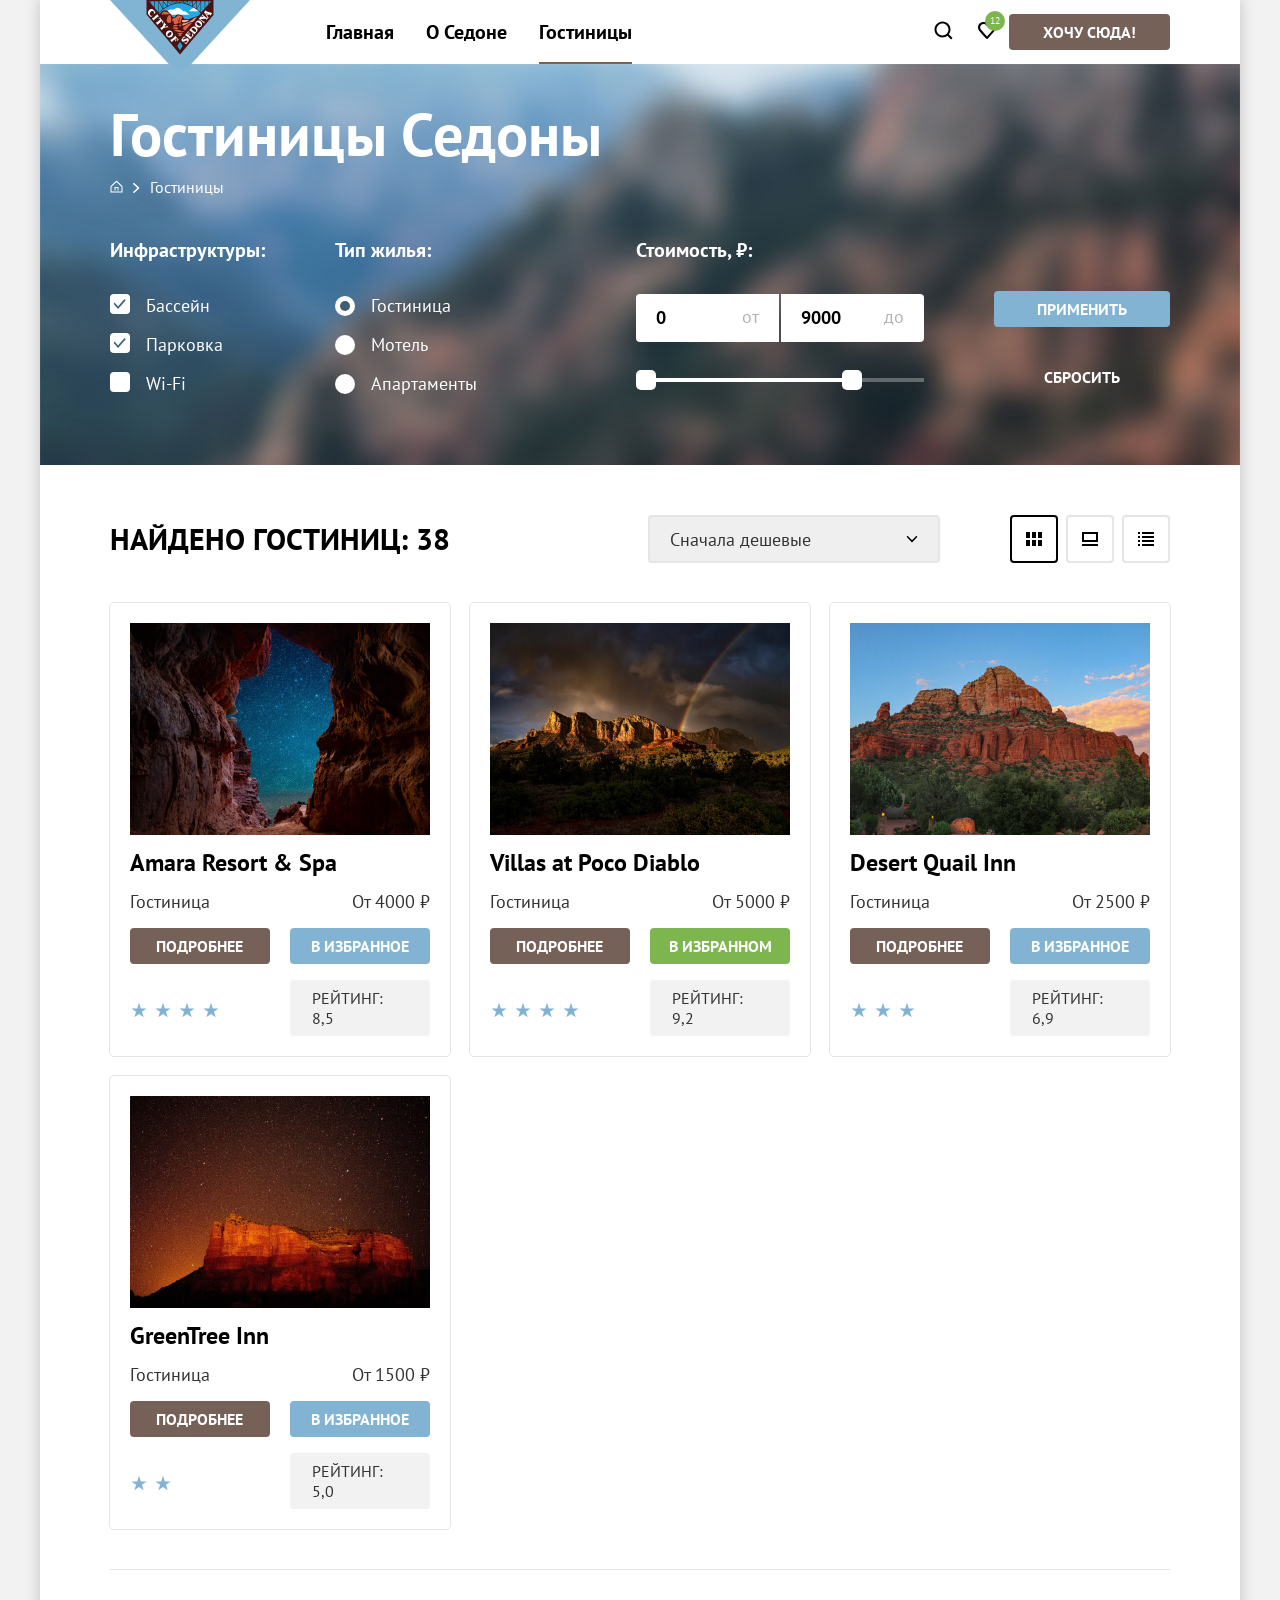
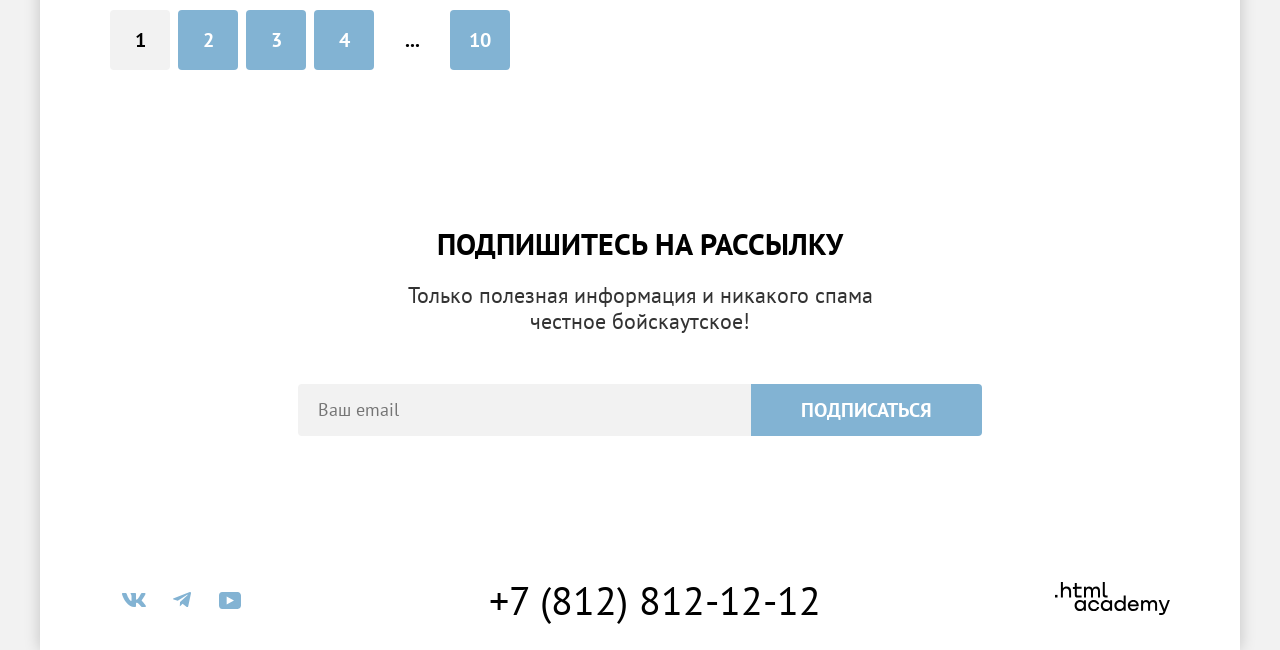
==== catalog.html @ e0e8c667 "Вносит правки в формы и модальное окно" ====
<!DOCTYPE html>
<html lang="ru">

<head>
  <meta charset="UTF-8">
  <meta name="viewport" content="width=device-width, initial-scale=1.0">
  <title>Каталог гостиниц Седоны</title>
  <link rel="icon" sizes="32x32" href="favicon.ico">
  <link rel="stylesheet" href="styles/styles.css">
</head>

<body>
  <header class="page-header">
    <nav class="navigation">
      <a class="nav-logo" href="index.html">
        <img class="navigation-item-image" src="images/logo.svg" width="140" height="70" alt="Логотип города">
      </a>
      <ul class="navigation-list">
        <li class="navigation-item">
          <a class="navigation-link" href="index.html">Главная</a>
        </li>
        <li class="navigation-item">
          <a class="navigation-link" href="#">О Седоне</a>
        </li>
        <li class="navigation-item">
          <a class="navigation-link navigation-link-current">Гостиницы</a>
        </li>
      </ul>
      <ul class="navigation-user">
        <li class="navigation-user-item">
          <a class="navigation-user-link search" href="#">
            <span class="visually-hidden">Поиск</span>
            <svg width="20" height="20" viewBox="0 0 20 20" fill="none" xmlns="http://www.w3.org/2000/svg">
              <path
                d="M19.5 18.0083L15.8 14.3287C16.8 13.0359 17.5 11.3453 17.5 9.4558C17.5 5.08011 13.9 1.5 9.5 1.5C5.1 1.5 1.5 5.17956 1.5 9.55525C1.5 13.9309 5.1 17.511 9.5 17.511C11.3 17.511 13 16.9144 14.4 15.8204L18.1 19.5L19.5 18.0083ZM9.5 15.5221C6.2 15.5221 3.5 12.837 3.5 9.55525C3.5 6.27348 6.2 3.5884 9.5 3.5884C12.8 3.5884 15.5 6.27348 15.5 9.55525C15.5 12.837 12.8 15.5221 9.5 15.5221Z"
                fill="currentColor" />
            </svg>
          </a>
        </li>
        <li class="navigation-user-item">
          <a class="navigation-user-link favourite" href="#">
            <span class="visually-hidden">Избранное</span>
            <svg width="20" height="20" viewBox="0 0 20 20" fill="none" xmlns="http://www.w3.org/2000/svg">
              <path
                d="M9.9 19C9.6 19 9.3 18.9 9.1 18.6C3.7 12.5 2.4 11.1 2.1 10.7C1.4 9.8 1 8.6 1 7.4C1 4.4 3.4 2 6.5 2C7.8 2 9 2.5 10 3.3C11 2.5 12.3 2 13.5 2C16.5 2 19 4.4 19 7.4C19 8.7 18.5 9.9 17.7 10.8L10.7 18.7C10.5 18.9 10.3 19 9.9 19ZM3.9 9.5C4.2 9.9 7.4 13.5 10 16.4L16.2 9.4C16.7 8.9 16.9 8.2 16.9 7.4C16.9 5.6 15.4 4.1 13.6 4.1C12.6 4.1 11.6 4.6 10.9 5.4C10.6 5.7 10.3 5.8 10 5.8C9.7 5.8 9.4 5.6 9.2 5.4C8.5 4.6 7.5 4.1 6.5 4.1C4.7 4.1 3.2 5.6 3.2 7.4C3.1 8.3 3.5 9 3.9 9.5C3.8 9.5 3.8 9.5 3.9 9.5Z"
                fill="currentColor" />
            </svg>
            <span class="icon-button-counter">12</span>
          </a>
        </li>
        <li class="navigation-user-item">
          <a class="button primary-button-small" href="#">Хочу сюда!</a>
        </li>
      </ul>
    </nav>
  </header>

  <main class="main-inner main-container-catalog">
    <div class="catalog-hero">
      <header class="inner-header">
        <h1 class="inner-header-title">Гостиницы Седоны</h1>
        <ul class="breadcrumbs">
          <li class="breadcrumbs-item">
            <a class="breadcrumbs-link back-home" href="/">
              <svg aria-hidden="true" focusable="false" width="13" height="15" viewBox="0 0 13 15" fill="none"
                xmlns="http://www.w3.org/2000/svg">
                <path
                  d="M6.5 0.5L0.5 6.30006V12.5001H12.5V6.30006L6.5 0.5ZM11.5 11.5001H1.5V6.70005L6.5 1.9L11.5 6.70005V11.5001Z"
                  fill="currentColor" />
                <path d="M4.5 10.5001H5.5V8.00005H7.5V10.5001H8.5V7.00005H4.5V10.5001Z" fill="currentColor" />
              </svg>
            </a>
          </li>
          <li class="breadcrumbs-item">
            <a class="breadcrumbs-link" href="catalog.html">Гостиницы</a>
          </li>
        </ul>
      </header>

      <section class="catalog-products">
        <h2 class="visually-hidden">Список фильтров гостиниц Седоны</h2>
        <form class="catalog-filters" action="https://echo.htmlacademy.ru/" method="get">
          <div class="catalog-filter-left-group">
            <fieldset class="catalog-filter-group">
              <legend class="catalog-filter-title">Инфраструктуры:</legend>
              <ul class="catalog-filter-list">
                <li class="catalog-filter-item">
                  <label class="control-input-label">
                    <input class="control-input-checkbox" type="checkbox" name="pool" checked>
                    <span class="control-mark-checkbox"></span>
                    Бассейн
                  </label>
                </li>
                <li class="catalog-filter-item">
                  <label class="control-input-label">
                    <input class="control-input-checkbox" type="checkbox" name="parking" checked>
                    <span class="control-mark-checkbox"></span>
                    Парковка</label>
                </li>
                <li class="catalog-filter-item">
                  <label class="control-input-label">
                    <input class="control-input-checkbox" type="checkbox" name="wifi">
                    <span class="control-mark-checkbox"></span>
                    Wi-Fi
                  </label>
                </li>
              </ul>
            </fieldset>

            <fieldset class="catalog-filter-group">
              <legend class="catalog-filter-title">Тип жилья:</legend>
              <ul class="catalog-filter-list">
                <li class="catalog-filter-item">
                  <label class="control-input-label">
                    <input class="control-input-radio" type="radio" name="booking" value="hotel" checked>
                    <span class="control-mark-radio"></span>
                    Гостиница
                  </label>
                </li>
                <li class="catalog-filter-item">
                  <label class="control-input-label">
                    <input class="control-input-radio" type="radio" name="booking" value="motel">
                    <span class="control-mark-radio"></span>
                    Мотель
                  </label>
                </li>
                <li class="catalog-filter-item">
                  <label class="control-input-label">
                    <input class="control-input-radio" type="radio" name="booking" value="apartment">
                    <span class="control-mark-radio"></span>
                    Апартаменты
                  </label>
                </li>
              </ul>
            </fieldset>
          </div>

          <div class="catalog-filter-right-group">
            <fieldset class="catalog-filter-group catalog-filter-range-group">
              <legend class="catalog-filter-title">Стоимость, ₽:</legend>
              <ul class="catalog-filter-range">
                <li class="catalog-filter-item-range">
                  <div class="range-input-container">
                    <label class="control-input-label-range">
                      <input class="control-input minimum-price" type="number" name="minimum-price" value="0" placeholder="0"
                        step="1000">
                      <span class="range-title">от</span>
                    </label>
                    <label class="control-input-label-range">
                      <input class="control-input maximum-price" type="number" name="maximum-price" value="9000" placeholder="9000"
                        step="1000">
                      <span class="range-title">до</span>
                    </label>
                  </div>
                </li>
                <li class="catalog-filter-item-range">
                  <div class="range-scale">
                    <div class="range-bar" style="width: 226px">
                      <button class="range-toggle toggle-min">
                        <span class="visually-hidden">Изменить минимальную цену</span>
                      </button>
                      <button class="range-toggle toggle-max">
                        <span class="visually-hidden">Изменить максимальную цену</span>
                      </button>
                    </div>
                  </div>
                </li>
              </ul>
            </fieldset>
            <div class="catalog-filter-button-container">
              <button class="button secondary-button-small" type="submit">Применить</button>
              <button class="button ghost-button" type="reset">Сбросить</button>
            </div>
          </div>

        </form>
      </section>
    </div>

    <section class="catalog">
      <div class="filters-section">
        <h2 class="catalog-header section-title">Найдено гостиниц:
          <span class="catalog-header section-title"> 38</span>
        </h2>

        <select class="sorting-select" aria-label="Сортировка">
          <option value="cheap">Сначала дешевые</option>
          <option value="popular">Сначала популярные</option>
          <option value="expensive">Сначала дорогие</option>
        </select>

        <div class="sorting-buttons-container">
          <a class="sorting-button sorting-button-tile" href="catalog.html?view=tile">
            <span class="visually-hidden">Показать карточками</span>
            <svg width="16" height="14" viewBox="0 0 16 14" fill="none" xmlns="http://www.w3.org/2000/svg">
              <g clip-path="url(#clip0_136903_165)">
                <path d="M4 0H0V6H4V0Z" fill="currentColor" />
                <path d="M16 0H12V6H16V0Z" fill="currentColor" />
                <path d="M10 0H6V6H10V0Z" fill="currentColor" />
                <path d="M4 8H0V14H4V8Z" fill="currentColor" />
                <path d="M16 8H12V14H16V8Z" fill="currentColor" />
                <path d="M10 8H6V14H10V8Z" fill="currentColor" />
              </g>
              <defs>
                <clipPath id="clip0_136903_165">
                  <rect width="16" height="14" fill="white" />
                </clipPath>
              </defs>
            </svg>
          </a>
          <a class="sorting-button sorting-button-card" href="catalog.html?view=card">
            <span class="visually-hidden">Показать по одному</span>
            <svg width="16" height="14" viewBox="0 0 16 14" fill="none" xmlns="http://www.w3.org/2000/svg">
              <g clip-path="url(#clip0_136903_270)">
                <path d="M16 12H0V14H16V12Z" fill="currentColor" />
                <path d="M14 2V8H2V2H14ZM16 0H0V10H16V0Z" fill="currentColor" />
              </g>
              <defs>
                <clipPath id="clip0_136903_270">
                  <rect width="16" height="14" fill="white" />
                </clipPath>
              </defs>
            </svg>
          </a>
          <a class="sorting-button sorting-button-list" href="catalog.html?view=list">
            <span class="visually-hidden">Показать списком</span>
            <svg width="16" height="14" viewBox="0 0 16 14" fill="none" xmlns="http://www.w3.org/2000/svg">
              <g clip-path="url(#clip0_136903_291)">
                <path d="M2 0H0V2H2V0Z" fill="currentColor" />
                <path d="M16 0H4V2H16V0Z" fill="currentColor" />
                <path d="M2 4H0V6H2V4Z" fill="currentColor" />
                <path d="M16 4H4V6H16V4Z" fill="currentColor" />
                <path d="M2 8H0V10H2V8Z" fill="currentColor" />
                <path d="M16 8H4V10H16V8Z" fill="currentColor" />
                <path d="M2 12H0V14H2V12Z" fill="currentColor" />
                <path d="M16 12H4V14H16V12Z" fill="currentColor" />
              </g>
              <defs>
                <clipPath id="clip0_136903_291">
                  <rect width="16" height="14" fill="white" />
                </clipPath>
              </defs>
            </svg>
          </a>
        </div>
      </div>
      <ul class="product-list">
        <li class="product-card">
          <a class="product-card-link" href="#">
            <img class="product-card-image" src="images/hotel-1.jpg" width="300" height="212" alt="Ущелье">
            <h3 class="product-card-title">Amara Resort & Spa</h3>
          </a>
          <p class="product-card-category">Гостиница</p>
          <span class="product-card-price">От 4000 ₽</span>
          <a class="button primary-button-small product-card-button" href="#">Подробнее</a>
          <button class="button secondary-button-small" href="#">В избранное</button>
          <span class="visually-hidden">4 звезды</span>
          <ul class="hotel-stars">
            <li class="star">
              <img class="star-image" src="images/star.svg" width="18" height="17" alt="Звезда класса">
            </li>
            <li class="star">
              <img class="star-image" src="images/star.svg" width="18" height="17" alt="Звезда класса">
            </li>
            <li class="star">
              <img class="star-image" src="images/star.svg" width="18" height="17" alt="Звезда класса">
            </li>
            <li class="star">
              <img class="star-image" src="images/star.svg" width="18" height="17" alt="Звезда класса">
            </li>
          </ul>
          <p class="product-card-rating">Рейтинг: 8,5</p>
        </li>

        <li class="product-card">
          <a class="product-card-link" href="#">
            <img class="product-card-image" src="images/hotel-2.jpg" width="300" height="212" alt="Гранд Каньон">
            <h3 class="product-card-title">Villas at Poco Diablo</h3>
          </a>
          <p class="product-card-category">Гостиница</p>
          <span class="product-card-price">От 5000 ₽</span>
          <a class="button primary-button-small product-card-button" href="#">Подробнее</a>
          <button class="button product-card-button product-card-button-favourite" href="#">В избранном</button>
          <span class="visually-hidden">4 звезды</span>
          <ul class="hotel-stars">
            <li class="star">
              <img class="star-image" src="images/star.svg" width="18" height="17" alt="Звезда класса">
            </li>
            <li class="star">
              <img class="star-image" src="images/star.svg" width="18" height="17" alt="Звезда класса">
            </li>
            <li class="star">
              <img class="star-image" src="images/star.svg" width="18" height="17" alt="Звезда класса">
            </li>
            <li class="star">
              <img class="star-image" src="images/star.svg" width="18" height="17" alt="Звезда класса">
            </li>
          </ul>
          <p class="product-card-rating">Рейтинг: 9,2</p>
        </li>

        <li class="product-card">
          <a class="product-card-link" href="#">
            <img class="product-card-image" src="images/hotel-3.jpg" width="300" height="212" alt="Гранд Каньон">
            <h3 class="product-card-title">Desert Quail Inn</h3>
          </a>
          <p class="product-card-category">Гостиница</p>
          <span class="product-card-price">От 2500 ₽</span>
          <a class="button primary-button-small product-card-button" href="#">Подробнее</a>
          <button class="button secondary-button-small" href="#">В избранное</button>
          <span class="visually-hidden">3 звезды</span>
          <ul class="hotel-stars">
            <li class="star">
              <img class="star-image" src="images/star.svg" width="18" height="17" alt="Звезда класса">
            </li>
            <li class="star">
              <img class="star-image" src="images/star.svg" width="18" height="17" alt="Звезда класса">
            </li>
            <li class="star">
              <img class="star-image" src="images/star.svg" width="18" height="17" alt="Звезда класса">
            </li>
          </ul>
          <p class="product-card-rating">Рейтинг: 6,9</p>
        </li>

        <li class="product-card">
          <a class="product-card-link" href="#">
            <img class="product-card-image" src="images/hotel-4.jpg" width="300" height="212" alt="Гранд Каньон">
            <h3 class="product-card-title">GreenTree Inn</h3>
          </a>
          <p class="product-card-category">Гостиница</p>
          <span class="product-card-price">От 1500 ₽</span>
          <a class="button primary-button-small product-card-button" href="#">Подробнее</a>
          <button class="button secondary-button-small" href="#">В избранное</button>
          <span class="visually-hidden">2 звезды</span>
          <ul class="hotel-stars">
            <li class="star">
              <img class="star-image" src="images/star.svg" width="18" height="17" alt="Звезда класса">
            </li>
            <li class="star">
              <img class="star-image" src="images/star.svg" width="18" height="17" alt="Звезда класса">
            </li>
          </ul>
          <p class="product-card-rating">Рейтинг: 5,0</p>
        </li>
      </ul>

      <ul class="pagination">
        <li class="pagination-item">
          <a class="pagination-link pagination-current">1</a>
        </li>
        <li class="pagination-item">
          <a class="pagination-link" href="#">2</a>
        </li>
        <li class="pagination-item">
          <a class="pagination-link" href="#">3</a>
        </li>
        <li class="pagination-item">
          <a class="pagination-link" href="#">4</a>
        </li>
        <li class="pagination-item">
          <span class="pagination-link more">...</span>
        </li>
        <li class="pagination-item">
          <a class="pagination-link" href="#">10</a>
        </li>
      </ul>
    </section>

    <section class="subscription-background-black">
      <h2 class="subscription-title-black section-title">Подпишитесь на рассылку</h2>
      <p class="subscription-description-black">Только полезная информация и никакого спама<br>честное бойскаутское!</p>
      <form class="subscription-form" action="https://echo.htmlacademy.ru/" method="post">
        <input class="subscription-form-input" type="email" name="email" placeholder="Ваш email" required>
        <button class="secondary-button button subscription-button" type="submit">Подписаться</button>
      </form>
    </section>

  </main>

  <footer class="page-footer">
    <div class="socials">
      <h2 class="visually-hidden">Социальные сети</h2>
      <ul class="footer-social-list">
        <li class="footer-social-item">
          <a class="footer-social-link social-icon" target="_blank" rel="noreferrer noopener"
            href="https://vk.com/htmlacademy">
            <span class="visually-hidden">VKontakte</span>
            <svg aria-hidden="true" focusable="false" width="24" height="14" viewBox="0 0 24 14" fill="none"
              xmlns="http://www.w3.org/2000/svg">
              <path fill-rule="evenodd" clip-rule="evenodd"
                d="M23.45 0.948C23.616 0.402 23.45 0 22.655 0H20.03C19.362 0 19.054 0.347 18.887 0.73C18.887 0.73 17.552 3.926 15.661 6.002C15.049 6.604 14.771 6.795 14.437 6.795C14.27 6.795 14.019 6.604 14.019 6.057V0.948C14.019 0.292 13.835 0 13.279 0H9.151C8.734 0 8.483 0.304 8.483 0.593C8.483 1.214 9.429 1.358 9.526 3.106V6.904C9.526 7.737 9.373 7.888 9.039 7.888C8.149 7.888 5.984 4.677 4.699 1.003C4.45 0.288 4.198 0 3.527 0H0.9C0.15 0 0 0.347 0 0.73C0 1.412 0.89 4.8 4.145 9.281C6.315 12.341 9.37 14 12.153 14C13.822 14 14.028 13.632 14.028 12.997V10.684C14.028 9.947 14.186 9.8 14.715 9.8C15.105 9.8 15.772 9.992 17.33 11.467C19.11 13.216 19.403 14 20.405 14H23.03C23.78 14 24.156 13.632 23.94 12.904C23.702 12.18 22.852 11.129 21.725 9.882C21.113 9.172 20.195 8.407 19.916 8.024C19.527 7.533 19.638 7.314 19.916 6.877C19.916 6.877 23.116 2.451 23.449 0.948H23.45Z"
                fill="currentColor" />
            </svg>
          </a>
        </li>
        <li class="footer-social-item">
          <a class="footer-social-link social-icon" target="_blank" rel="noreferrer noopener"
            href="https://t.me/htmlacademy">
            <span class="visually-hidden">Telegram</span>
            <svg aria-hidden="true" focusable="false" width="18" height="16" viewBox="0 0 18 16" fill="none"
              xmlns="http://www.w3.org/2000/svg">
              <path
                d="M16.785 0.0992597L0.840489 6.24776C-0.247661 6.68481 -0.241365 7.29184 0.640845 7.56253L4.73445 8.83953L14.2058 2.8637C14.6537 2.59121 15.0629 2.7378 14.7265 3.03636L7.05283 9.96185H7.05103L7.05283 9.96275L6.77045 14.1823C7.18413 14.1823 7.36669 13.9925 7.59871 13.7686L9.58705 11.8351L13.7229 14.89C14.4855 15.31 15.0332 15.0941 15.2229 14.1841L17.9379 1.38885C18.2158 0.274623 17.5126 -0.229883 16.785 0.0992597Z"
                fill="currentColor" />
            </svg>
          </a>
        </li>
        <li class="footer-social-item">
          <a class="footer-social-link social-icon" target="_blank" rel="noreferrer noopener"
            href="https://www.youtube.com/user/htmlacademyru">
            <span class="visually-hidden">Youtube</span>
            <svg aria-hidden="true" focusable="false" width="22" height="17" viewBox="0 0 22 17" fill="none"
              xmlns="http://www.w3.org/2000/svg">
              <path
                d="M18.607 0H3.17413C1.31343 0 0 1.59375 0 3.4V13.4937C0 15.4062 1.31343 17 3.17413 17H18.8259C20.4677 17 22 15.4062 22 13.6V3.4C21.7811 1.59375 20.4677 0 18.607 0ZM7.66169 12.5375V4.4625L14.995 8.5L7.66169 12.5375Z"
                fill="currentColor" />
            </svg>
          </a>
        </li>
      </ul>
    </div>

    <div class="footer-contacts">
      <h2 class="visually-hidden">Номер телефона</h2>
      <a class="footer-phone-link" href="tel:+78128121212">+7 (812) 812-12-12</a>
    </div>

    <div class="footer-logo">
      <a class="footer-logo-link" target="_blank" rel="noreferrer noopener"
        href="https://htmlacademy.ru/intensive/htmlcss">
        <svg width="115" height="33" viewBox="0 0 115 33" fill="none" xmlns="http://www.w3.org/2000/svg">
          <path d="M0 12.9V15.5H2.5V12.9H0Z" fill="currentColor" />
          <path
            d="M11.6 4.5C10 4.5 8.8 5.2 8 6.2H7.9V0H5.9V15.5H7.9V10.2C7.9 8.1 9.2 6.6 11.2 6.6C13 6.6 14.1 8 14.1 9.8V15.5H16.1V9.4C16.2 6.4 14.3 4.5 11.6 4.5Z"
            fill="currentColor" />
          <path
            d="M26.6 4.8H21.8V1.1H19.8V4.9H17.9V6.9H19.8V12.9C19.8 14.6 20.8 15.6 22.5 15.6H26.6V13.6H22.9C22.2 13.6 21.8 13.2 21.8 12.5V6.8H26.6V4.8Z"
            fill="currentColor" />
          <path
            d="M41.1 4.6C39.5 4.6 38.2 5.4 37.6 6.7H37.5C36.9 5.5 35.7 4.6 34.1 4.6C32.7 4.6 31.6 5.4 31 6.4H30.9V4.8H29V15.4H31V10C31 8 32 6.5 33.6 6.5C35.1 6.5 36 7.5 36 9.1V15.4H38V9.8C38 7.4 39.4 6.5 40.6 6.5C42.1 6.5 43 7.5 43 9.1V15.4H45V8.9C45.1 6.4 43.6 4.6 41.1 4.6Z"
            fill="currentColor" />
          <path d="M47.8 12.7C47.8 14.4 48.8 15.4 50.6 15.4H52.6V13.4H50.9C50.2 13.4 49.8 13 49.8 12.3V0H47.8V12.7Z"
            fill="currentColor" />
          <path
            d="M28.9 19.7C28 18.6 26.7 17.9 25 17.9C21.9 17.9 19.6 20.2 19.6 23.5C19.6 26.8 21.9 29.1 25 29.1C26.8 29.1 28 28.3 28.8 27.2H28.9V28.8H30.9V18.2H28.9V19.7ZM25.3 27.1C23.1 27.1 21.7 25.5 21.7 23.5C21.7 21.5 23.1 19.9 25.3 19.9C27.5 19.9 28.9 21.5 28.9 23.5C28.9 25.4 27.5 27.1 25.3 27.1Z"
            fill="currentColor" />
          <path
            d="M44.2 22C43.7 19.6 41.6 17.9 38.8 17.9C35.4 17.9 33.2 20.4 33.2 23.5C33.2 26.6 35.4 29.1 38.8 29.1C41.6 29.1 43.7 27.3 44.2 24.9H42.1C41.7 26.2 40.4 27.2 38.8 27.2C36.6 27.2 35.2 25.6 35.2 23.6C35.2 21.6 36.6 20 38.8 20C40.4 20 41.6 21 42.1 22.2H44.2V22Z"
            fill="currentColor" />
          <path
            d="M55.1 19.7C54.2 18.6 52.9 17.9 51.2 17.9C48.1 17.9 45.8 20.2 45.8 23.5C45.8 26.8 48.1 29.1 51.2 29.1C53 29.1 54.2 28.3 55 27.2H55.1V28.8H57.1V18.2H55.1V19.7ZM51.5 27.1C49.3 27.1 47.9 25.5 47.9 23.5C47.9 21.5 49.3 19.9 51.5 19.9C53.7 19.9 55.1 21.5 55.1 23.5C55.1 25.4 53.6 27.1 51.5 27.1Z"
            fill="currentColor" />
          <path
            d="M68.7 19.8C67.8 18.7 66.5 17.9 64.8 17.9C61.7 17.9 59.4 20.2 59.4 23.5C59.4 26.8 61.6 29.1 64.8 29.1C66.5 29.1 67.8 28.3 68.6 27.3H68.7V28.8H70.7V13.4H68.7V19.8ZM65.1 27.1C62.9 27.1 61.5 25.5 61.5 23.5C61.5 21.5 62.9 19.9 65.1 19.9C67.3 19.9 68.7 21.5 68.7 23.5C68.6 25.5 67.2 27.1 65.1 27.1Z"
            fill="currentColor" />
          <path
            d="M78.3 17.9C75 17.9 72.8 20.4 72.8 23.5C72.8 26.5 74.9 29.1 78.3 29.1C80.8 29.1 82.8 27.8 83.5 25.5H81.4C80.9 26.5 79.8 27.1 78.4 27.1C76.5 27.1 75.1 25.8 75 24.2H83.8C84 20.6 81.8 17.9 78.3 17.9ZM78.3 19.8C80 19.8 81.3 20.8 81.6 22.4H75.1C75.4 20.9 76.6 19.8 78.3 19.8Z"
            fill="currentColor" />
          <path
            d="M98.2 17.9C96.6 17.9 95.3 18.7 94.6 19.9H94.5C93.9 18.7 92.7 17.9 91.1 17.9C89.7 17.9 88.6 18.6 88 19.7V18.2H86.1V28.8H88.1V23.4C88.1 21.4 89.1 20 90.7 19.9C92.2 19.9 93.1 20.9 93.1 22.5V28.8H95.1V23.2C95.1 20.8 96.5 19.9 97.7 19.9C99.2 19.9 100.1 20.9 100.1 22.5V28.8H102.1V22.3C102.2 19.7 100.7 17.9 98.2 17.9Z"
            fill="currentColor" />
          <path
            d="M109.4 27L105.8 18.1H103.6L108.4 29.7C108.1 30.6 107.7 30.9 106.7 30.9H104.2V32.9H106.7C108.5 32.9 109.5 32.1 110.2 30.3L114.9 18.1H112.8L109.4 27Z"
            fill="currentColor" />
        </svg>
      </a>
    </div>
  </footer>

</body>

</html>
---- styles/styles.css ----
@font-face {
  font-family: "Pt Sans";
  font-style: normal;
  font-weight: 400;
  src: url("../fonts/ptsans-400.woff2") format("woff2");
  font-display: swap;
}

@font-face {
  font-family: "Pt Sans";
  font-style: normal;
  font-weight: 700;
  src: url("../fonts/ptsans-700.woff2") format("woff2");
  font-display: swap;
}

body {
  font-family: "Pt Sans", sans-serif;
  font-size: 18px;
  line-height: 21px;
  background-color: #FFFFFF;
  color: #333333;
  display: flex;
  flex-direction: column;
  min-height: 100vh;
  margin: 0 auto;
  max-width: 1200px;
  box-shadow: 0 0 15px 0 #00000033;
}

html {
  background-color: #F2F2F2;
}

img {
  vertical-align: middle;
}

*,
*::before,
*::after {
  box-sizing: border-box;
}

.main-container {
  flex-grow: 1;
  margin: 0 auto;
  text-align: center;
}

.main-container-catalog {
  flex-grow: 1;
  margin: 0 auto;
}

.button {
  font-family: inherit;
  font-weight: 700;
  text-transform: uppercase;
  border-radius: 4px;
  cursor: pointer;
  padding: 8px 50px;
  border: none;
  display: inline-block;
}

.visually-hidden {
  position: absolute;
  width: 1px;
  height: 1px;
  margin: -1px;
  padding: 0;
  border: 0;
  clip: rect(0 0 0 0);
  overflow: hidden;
}

.section-title {
  font-size: 30px;
  line-height: 36px;
  font-weight: 700;
  color: #000000;
  text-transform: uppercase;
  margin: 0;
}

.section-subtitle {
  font-size: 24px;
  line-height: 28px;
  font-weight: 700;
  color: #000000;
  text-transform: uppercase;
  margin: 0;
}

.page-header {
  color: #000000;
}

.navigation {
  display: flex;
  align-items: center;
  justify-content: space-between;
  padding: 0 70px;
  min-height: 64px;
  position: relative;
}

.nav-logo {
  position: absolute;
  height: 70px;
  width: 140px;
  top: 0;
  left: 70px;
}

.navigation-item-image {
  display: block;
  height: 70px;
  width: 140px;
}

.navigation-list {
  list-style: none;
  margin: 0 0 0 200px;
  padding: 0;
  display: flex;
  flex-wrap: wrap;
  flex-grow: 1;
}

.navigation-user {
  display: flex;
  flex-wrap: wrap;
  align-items: center;
  list-style: none;
  margin: 0;
  padding-left: 0;
}

.navigation-link {
  display: inline-block;
  padding: 20px 16px;
  font-size: 20px;
  line-height: 24px;
  font-weight: 700;
  text-decoration: none;
  color: #000000;
}

.navigation-link:hover, .navigation-link:focus {
  color: #756157;
}

.navigation-link:active {
  color: #7561574D;
}

.navigation-link:disabled {
  color: #E5E5E5;
}

.navigation-item {
  position: relative;
}

.navigation-link-current::before {
  position: absolute;
  right: 16px;
  bottom: 0;
  left: 16px;
  height: 2px;
  background-color: #756257;
  content: "";
}

.navigation-link-current:hover {
  color: #000000;
}

.navigation-user-link {
  display: inline-block;
  padding: 20px 12px;
  min-width: 44px;
  min-height: 64px;
  text-decoration: none;
  position: relative;
}

.search {
  color: #000000;
}

.search:hover, .search:focus {
  color: #756157;
}

.search:active {
  color: #7561574D;
}

.search:disabled {
  color: #E5E5E5;
}

.favourite {
  color: #000000;
}

.favourite:hover, .favourite:focus {
  color: #756157;
}

.favourite:active {
  color: #7561574D;
}

.favourite:disabled {
  color: #E5E5E5;
}

.icon-button-counter {
  display: block;
  width: 20px;
  height: 20px;
  background-color: #7DB54F;
  color: #FFFFFF;
  font-size: 10px;
  line-height: 10px;
  border-radius: 50%;
  position: absolute;
  top: 11px;
  right: 4px;
  display: flex;
  align-items: center;
  justify-content: center;
}

.primary-button-small {
  font-family: inherit;
  background-color: #756157;
  color: #FFFFFF;
  font-size: 16px;
  line-height: 20px;
  text-decoration: none;
  padding: 8px 34px;
  border: none;
  cursor: pointer;
  display: inline-block;
}

.primary-button-small:hover {
  background-color: #615048;
}

.primary-button-small:focus {
  background-color: #615048;
  outline: none;
}

.primary-button-small:active {
  background-color: #756157;
  color: #FFFFFF4D;
}

.primary-button-small:disabled {
  background-color: #E5E5E5;
}

.hero {
  background-color: lightgray;
  background-image: url("../images/divider.svg"), url("../images/index-background.jpg");
  background-size: 100% auto, cover;
  background-repeat: no-repeat, no-repeat;
  background-position: center bottom, center center;
  align-content: center;
  padding: 50px 0 82px;
}

.about {
  padding: 69px 200px 90px;
}

.about-title {
  margin: 0 auto 25px;
}

.about-description {
  margin: 0;
}

.advantages-list {
  margin: 0;
  list-style: none;
  padding: 0;
  display: grid;
  grid-template-columns: repeat(3, 1fr);
}

.advantages-item-with-image-bottom .advantages-item-image {
  order: -1;
}

.advantages-item {
  min-height: 385px;
  align-content: center;
  padding: 102px 85px;
}

.advantages-item-with-image-top {
  background-color: #82B3D3;
  display: grid;
  grid-template-columns: 1fr 2fr;
  padding: 0;
  grid-column: 1 / -1;
}

.advantages-item-with-image-bottom {
  background-color: #82B3D3;
  display: grid;
  grid-template-columns: 2fr 1fr;
  padding: 0;
  grid-column: 1 / -1;
}

.blue-background {
  background-color: #83B3D333;
}

.light-blue-background {
  background-color: #83B3D31F;
}

.advantages-item-content {
  align-content: center;
  padding: 102px 85px;
}

.advantages-item-title {
  position: relative;
}

.advantages-item-title::after {
  content: "";
  display: block;
  height: 2px;
  width: 60px;
  margin: 30px auto;
  background-color: #0000004D;
}

.advantages-item-title-white {
  font-size: 24px;
  line-height: 28px;
  font-weight: 700;
  color: #FFFFFF;
  text-transform: uppercase;
  position: relative;
}

.advantages-item-title-white::after {
  content: "";
  display: block;
  height: 2px;
  width: 60px;
  margin: 30px auto;
  background-color: #FFFFFF4D;
}

.advantages-item-description {
  font-size: 18px;
  line-height: 21px;
  margin: 0;
}

.advantages-item-description-white {
  font-size: 18px;
  line-height: 21px;
  color: #FFFFFF;
  margin: 0;
}

.advantages-item-image {
  max-width: 100%;
  height: 100%;
  object-fit: cover;
}

.recommendations-header {
  padding: 64px 200px;
}

.recommendations-title {
  margin: 0 auto 20px;
}

.recommendations-description {
  font-size: 22px;
  line-height: 26px;
  margin: 0;
}

.recommendations-list {
  list-style: none;
  display: grid;
  grid-template-columns: repeat(3, 1fr);
  padding: 0;
  margin: 0;
}

.recommendations-item {
  padding: 81px 85px;
  align-content: center;
}

.recommendations-item-title {
  margin-bottom: 30px;
}

.recommendations-item-description {
  margin: 0;
}

.recommendations-house .recommendations-item-title::before {
  content: "";
  display: block;
  width: 72px;
  height: 75px;
  margin: 0 auto 30px;
  background-image: url("../images/housing.svg");
  background-repeat: no-repeat;
  background-position: center;
  background-size: contain;
}

.recommendations-food .recommendations-item-title::before {
  content: "";
  display: block;
  width: 72px;
  height: 75px;
  margin: 0 auto 30px;
  background-image: url("../images/hamburger.svg");
  background-repeat: no-repeat;
  background-position: center;
  background-size: contain;
}

.recommendations-gift .recommendations-item-title::before {
  content: "";
  display: block;
  width: 72px;
  height: 75px;
  margin: 0 auto 30px;
  background-image: url("../images/gift.svg");
  background-repeat: no-repeat;
  background-position: center;
  background-size: contain;
}

.hotel-search {
  padding: 96px 200px;
}

.hotel-search-title {
  margin-bottom: 20px;
}

.hotel-search-description {
  font-size: 22px;
  line-height: 26px;
  margin: 0 0 54px;
}

.primary-button-large {
  background-color: #756157;
  color: #FFFFFF;
  padding: 8px 50px;
  font-size: 20px;
  line-height: 36px;
  font-weight: 700;
  text-transform: uppercase;
  border: none;
  cursor: pointer;
  display: inline-block;
}

.primary-button-large:hover {
  background-color: #615048;
}

.primary-button-large:focus {
  background-color: #615048;
  outline: none;
}

.primary-button-large:active {
  background-color: #756157;
  color: #FFFFFF4D;
}

.primary-button-large:disabled {
  background-color: #E5E5E5;
}

.subscription-title {
  color: #FFFFFF;
  margin-bottom: 20px;
}

.subscription-description {
  font-size: 22px;
  line-height: 26px;
  color: #FFFFFF;
  margin: 0 auto 54px;
}

.subscription {
  background-image: url("../images/subscription-background.jpg");
  padding: 96px 200px 104px;
  background-color: lightgray;
  background-size: cover;
  background-repeat: no-repeat;
  text-align: center;
}

.subscription-form {
  display: flex;
  max-width: 684px;
  margin: 0 auto;
}

.subscription-button {
  border-radius: 0 4px 4px 0;
}

.subscription-form-input {
  width: 100%;
  border: none;
  background-color: #F2F2F2;
  border-radius: 4px 0 0 4px;
  font-family: inherit;
  font-size: 18px;
  line-height: 24px;
  color: #00000099;
  padding: 14px 20px;
}

.subscription-form-input:hover {
  background-color: #E6E6E6;
}

.subscription-form-input:focus {
  background-color: #E6E6E6;
  outline: #83B3D3 3px solid;
  outline-offset: -3px;
}

.subscription-form-input:active {
  color: #000000;
}

.subscription-form-input:disabled {
  color: #E5E5E5;
}

.secondary-button {
  background-color: #82B3D3;
  color: #FFFFFF;
  font-size: 20px;
  line-height: 36px;
  font-weight: 700;
  text-transform: uppercase;
  text-align: center;
  border: none;
  cursor: pointer;
  display: inline-block;
  outline: none;
}

.secondary-button:hover, .secondary-button:focus {
  background-color: #68A2CA;
}

.secondary-button:active {
  background-color: #68A2CA;
  color: #FFFFFF4D;
}

.secondary-button:disabled {
  background-color: #E5E5E5;
}

.page-footer {
  background-color: #FFFFFF;
  color: #000000;
  display: flex;
  justify-content: space-between;
  align-items: center;
  padding: 40px 70px 30px;
}

.footer-social-link {
  width: 48px;
  height: 40px;
  display: flex;
  align-items: center;
  justify-content: center;
}

.footer-social-list {
  list-style: none;
  display: flex;
  flex-wrap: wrap;
  margin: 0;
  padding: 0;
  max-width: 146px;
}

.social-icon {
  color: #83B3D3;
}

.social-icon:hover {
  color: #68A2CA;
}

.social-icon:focus {
  color: #68A2CA;
  outline: none;
}

.social-icon:active {
  color: #68A2CA4D;
}

.social-icon:disabled {
  color: #E5E5E5;
}

.footer-phone-link {
  font-size: 40px;
  line-height: 40px;
  color: #000000;
  text-decoration: none;
}

.footer-phone-link:hover {
  color: #756157;
}

.footer-phone-link:focus {
  color: #756157;
  outline: none;
}

.footer-phone-link:active {
  color: #7561574D;
}

.footer-phone-link:disabled {
  color: #E5E5E5;
}

.footer-logo-link {
  color: #000000;
}

.footer-logo-link:hover {
  color: #756157;
}

.footer-logo-link:focus {
  color: #756157;
  outline: none;
}

.footer-logo-link:active {
  color: #7561574D;
}

.footer-phone-link:disabled {
  color: #E5E5E5;
}

.footer-phone-link:focus {
  color: #756157;
  outline: none;
}

.footer-phone-link:active {
  color: #7561574D;
}

.modal-container {
  display: none;
  position: fixed;
  top: 0;
  left: 0;
  width: 100%;
  height: 100%;
  background-color: #F2F2F2CC;
}

.modal-container-open {
  display: flex;
}

.modal {
  max-height: 576px;
  overflow-Y: auto;
  width: 100%;
  max-width: 717px;
  position: relative;
  margin: 20px auto;
  padding: 64px 70px;
  background-color: #ffffff;
  border-radius: 30px;
  box-shadow: 0px 25px 50px 0px #00000026;
}

.modal-form {
  display: grid;
  gap: 18px 23px;
  grid-template-columns: 119px 180px 113px 111px;
}

.modal-form-label {
  padding-top: 12px;
  font-family: inherit;
  font-weight: 700;
  font-size: 20px;
  line-height: 24px;
  color: #000000;
}

.modal-form-label-children {
  padding-top: 0;
  display: flex;
  gap: 10px;
  align-items: center;
}

.modal-close-button {
  position: absolute;
  display: flex;
  align-items: center;
  justify-content: center;
  top: 64px;
  right: 52px;
  width: 52px;
  height: 52px;
  background-color: #F2F2F2;
  border-radius: 50%;
  border: none;
}

.modal-close-button:hover {
  background-color: #E5E5E5;
}

.modal-close-button:focus {
  background-color: #E5E5E5;
  outline: #83B3D3 3px solid;
  outline-offset: -3px;
}

.modal-close-button:active {
  background-color: #E5E5E5;
  color: #0000004d;
}

.modal-close-button:disabled {
  background-color: #E5E5E5;
  color: #0000004d;
}

.modal-search-title {
  margin-bottom: 64px;
  padding-right: 54px;
}

.modal-search-button {
  margin-top: 25px;
  grid-column: 1 / -1;
  height: 60px;
}

.check-in-date-input {
  grid-column: 2 / -1;
}

.check-out-date-input {
  grid-column: 2 / -1;
}

.modal-form-input {
  width: 100%;
  display: block;
  border: none;
  border-radius: 4px;
  background-color: #F2F2F2;
  font-family: inherit;
  font-size: inherit;
  line-height: 24px;
  color: #000000;
  font-weight: 700;
  padding: 12px 20px;
  background-image: url("../images/calendar.svg");
  background-repeat: no-repeat;
  background-position: right 20px center;
  background-size: 15px 16px;
}

.error-message {
  padding: 4px 0 0 20px;
  font-size: 16px;
  line-height: 21px;
  color: #FF5757;
  font-weight: 400;
}

.information-message {
  padding: 4px 0 0 20px;
  font-size: 16px;
  line-height: 21px;
  color: inherit;
  font-weight: 400;
}

.modal-form-input:hover {
  background-color: #E6E6E6;
}

.modal-form-input:focus {
  background-color: #E6E6E6;
  outline: #83B3D3 3px solid;
  outline-offset: -3px;
}

.modal-form-input:active {
  background-color: #F5F5F5;
  color: #000000;
}

.modal-form-input:disabled {
  color: #E5E5E5;
}

.guest-amount-container {
  display: flex;
  justify-content: space-between;
}

.guest-control-wrapper {
  display: flex;
  gap: 46px;
}

.quantity-picker {
  display: flex;
  gap: 0;
}

.btn-minus {
  height: 48px;
  padding: 14px 10px;
  border-radius: 4px 0 0 4px;
  border: none;
  background-color: #F2F2F2;
  color: #00000026;
}

.btn-plus {
  height: 48px;
  padding: 14px 10px;
  border-radius: 0 4px 4px 0;
  border: none;
  background-color: #F2F2F2;
  color: #00000026;
}

.quantity-picker button:focus {
  outline: none;
}

.quantity-picker button:hover svg {
  color: #000000;
  background-color: #E6E6E6;
}

.quantity-picker button:focus-visible svg {
  background-color: #E6E6E6;
  outline: #83B3D3 3px solid;
  outline-offset: -3px;
  border-radius: 4px;
}

.quantity-picker button:active svg {
  background-color: #F5F5F5;
  color: #000000;
}

.quantity-picker button:disabled svg {
  background-color: #E5E5E5;
  color: #0000004d;
}

.modal-input-guest-amount {
  width: 31px;
  border: none;
  background-color: #F2F2F2;
  font-family: inherit;
  font-size: inherit;
  line-height: 24px;
  color: #000000;
  font-weight: 700;
  text-align: center;
  padding: 10px 0;
}

.modal-input-guest-amount:hover {
  background-color: #E6E6E6;
}

.modal-input-guest-amount:focus {
  background-color: #E6E6E6;
  outline: #83B3D3 3px solid;
  outline-offset: -3px;
  border-radius: 4px;
}

.modal-input-guest-amount:active {
  background-color: #F5F5F5;
  color: #000000;
}

.modal-input-guest-amount:disabled {
  color: #E5E5E5;
  color: #0000004d;
}


input[type="date"]::-webkit-calendar-picker-indicator {
  background: transparent;
  bottom: 0;
  color: transparent;
  cursor: pointer;
  height: auto;
  left: 0;
  position: absolute;
  right: 0;
  top: 0;
  width: auto;
}

.label-with-info {
  display: flex;
  gap: 10px;
  align-items: center;
}

.tooltip {
  position: relative;
}

.tooltip-toggle:focus {
  outline: none;
}

.tooltip-toggle {
  border: none;
  background-color: #83B3D3;
  padding: 0;
  margin: 0;
  display: block;
  border-radius: 50%;
  height: 20px;
}

.tooltip-icon {
  width: 100%;
  height: 100%;
  display: block;
}

.tooltip-text {
  width: 256px;
  background-color: #333333;
  border-radius: 10px;
  padding: 15px 20px 18px;
  color: #FFFFFF;
  font-family: inherit;
  font-size: 16px;
  line-height: 20px;
  display: block;
  position: absolute;
  top: 100%;
  left: 50%;
  transform: translateX(-50%);
  z-index: 1;
  margin-top: 16px;
  display: none;
}

.tooltip-toggle:hover+.tooltip-text,
.tooltip-toggle:focus+.tooltip-text {
  display: block;
}

.tooltip-text:after {
  content: "";
  position: absolute;
  bottom: 100%;
  left: 50%;
  transform: translateX(-50%);
  width: 0;
  height: 0;
  border-left: 10px solid transparent;
  border-right: 10px solid transparent;
  border-bottom: 10px solid #333333;
}

.catalog-hero {
  background-color: lightgray;
  display: block;
  background-image: url("../images/catalog-background.jpg");
  background-size: cover;
  background-repeat: no-repeat;
  padding: 35px 70px 70px;
}

.catalog {
  display: flex;
  flex-direction: column;
  padding: 50px 70px 60px;
}

.catalog-filters {
  display: flex;
  flex-wrap: wrap;
  justify-content: space-between;
}

.catalog-filter-left-group {
  display: flex;
  flex-wrap: wrap;
  gap: 70px;
}

.catalog-filter-item {
  padding-left: 36px;
}

.catalog-filter-right-group {
  display: flex;
  flex-wrap: wrap;
  gap: 70px;
}

.control-input-radio {
  width: 20px;
  border: none;
}

.control-input-checkbox {
  width: 20px;
  border-radius: 4px;
}

.control-mark-checkbox {
  position: absolute;
  top: 0;
  left: -36px;
  width: 20px;
  height: 20px;
  background-color: #FFFFFF;
  border-radius: 4px;
}

.control-input-checkbox {
  position: absolute;
  top: 0;
  left: 0;
  width: 20px;
  height: 20px;
  margin: 0;
  opacity: 0;
  cursor: pointer;
  z-index: 2;
}

.control-input-label:hover .control-mark-checkbox {
  opacity: 0.6;
}

.control-input-label:hover {
  opacity: 0.6;
}

.control-input-checkbox:focus-visible+.control-mark-checkbox {
  outline: 3px solid #83B3D3;
}

.control-input-checkbox:active+.control-mark-checkbox {
  opacity: 0.3;
}

.control-input-checkbox:disabled+.control-mark-checkbox {
  background-color: #FFFFFF1A;
}

.control-input-checkbox[type="checkbox"]:checked+.control-mark-checkbox::before {
  position: absolute;
  top: 50%;
  left: 50%;
  transform: translate(-50%, -50%);
  width: 13px;
  height: 10px;
  background-image: url("../images/check.svg");
  background-repeat: no-repeat;
  background-position: center;
  content: "";
  border-radius: 0;
}

.control-mark-radio {
  position: absolute;
  top: 2px;
  left: -36px;
  width: 20px;
  height: 20px;
  background-color: #FFFFFF;
  border-radius: 50%;
}

.control-input-radio {
  position: absolute;
  top: 0;
  left: 0;
  width: 20px;
  height: 20px;
  margin: 0;
  opacity: 0;
  cursor: pointer;
  z-index: 2;
}

.control-input-label:hover .control-mark-radio {
  opacity: 0.6;
}

.control-input-label:hover {
  opacity: 0.6;
}

.control-input-radio:focus-visible+.control-mark-radio {
  outline: 3px solid #83B3D3;
}

.control-input-label:active+.control-mark-radio {
  opacity: 0.3;
}

.control-input-radio:disabled+.control-mark-radio {
  background-color: #FFFFFF1A;
}

.control-input-radio[type="radio"]:checked+.control-mark-radio::before {
  position: absolute;
  top: 50%;
  left: 50%;
  transform: translate(-50%, -50%);
  width: 10px;
  height: 10px;
  content: "";
  border-radius: 50%;
  background-color: #3F5E72;
}

.catalog-filter-range {
  padding-left: 0;
  list-style: none;
  margin: 0;
}

.range-input-container {
  display: flex;
  gap: 2px;
  max-width: 288px;
  margin-bottom: 36px;
}

.control-input-label-range {
  position: relative;
}

.range-title {
  color: #0000004D;
  position: absolute;
  top: 12px;
  right: 20px;
}

input[type="number"]::-webkit-outer-spin-button,
input[type="number"]::-webkit-inner-spin-button {
  appearance: none;
  margin: 0;
}

.catalog-filter-button-container {
  display: flex;
  flex-direction: column;
  gap: 32px;
  justify-content: end;
}

.filters-section {
  display: flex;
  align-items: center;
  padding-bottom: 40px;
}

.sorting-select {
  min-height: 48px;
  margin-right: 70px;
  margin-left: auto;
  width: 292px;
  border: 2px solid #E5E5E5;
  border-radius: 4px;
  padding: 10px 20px;
  color: #333333;
  font-size: 18px;
  line-height: 21px;
  font-family: inherit;
  appearance: none;
  background-image: url("../images/arrow-down.svg");
  background-repeat: no-repeat;
  background-position: right 20px center;
  background-size: 12px 7px;
}

.sorting-select:hover {
  border: 2px solid #68A2CA;
}

.sorting-select:focus {
  border: 2px solid #68A2CA;
  outline: none;
}

.sorting-select:active {
  border: 2px solid #0000004D;
  color: #0000004D;
}

.sorting-select:disabled {
  border: 2px solid #000000;
  color: #000000;
  opacity: 0.3;
}

.sorting-buttons-container {
  display: flex;
  flex-wrap: wrap;
  justify-content: flex-end;
  gap: 8px;
  max-width: 200px;
  min-width: 160px;
}

.inner-header-title {
  font-size: 60px;
  line-height: 70px;
  font-weight: 700;
  color: #FFFFFF;
  margin: 0 0 8px;
}

.breadcrumbs {
  display: flex;
  padding-left: 0;
  align-items: center;
  list-style: none;
  margin: 0 0 40px;
  position: relative;
}

.breadcrumbs-item {
  display: flex;
  align-items: center;
}

.breadcrumbs-link {
  font-size: 16px;
  line-height: 21px;
  color: #FFFFFF;
  text-decoration: none;
  display: flex;
  align-items: center;
}

.breadcrumbs-link:hover {
  color: #FFFFFF99;
}

.breadcrumbs-link:focus {
  color: #FFFFFF;
  outline: none;
}

.breadcrumbs-link:active {
  color: #FFFFFF4D;
}

.breadcrumbs-link:disabled {
  color: #FFFFFF1A;
}

.breadcrumbs-item:not(:last-child)::after {
  display: block;
  margin: 0 10px;
  background-image: url("../images/arrow-right.svg");
  content: "";
  width: 7px;
  height: 10px;
}

.catalog-filter-title {
  font-size: 20px;
  line-height: 24px;
  font-weight: 700;
  color: #FFFFFF;
  padding: 0;
  margin-bottom: 32px;
}

.catalog-filter-group {
  margin: 0;
  padding: 0;
}

.catalog-filter-list {
  display: flex;
  flex-direction: column;
  gap: 16px;
  padding-left: 0;
  list-style: none;
  margin: 0;
}

.control-input-label {
  font-size: 18px;
  line-height: 23px;
  color: #FFFFFF;
  position: relative;
}

.control-input {
  display: flex;
  font-family: inherit;
  font-size: 18px;
  line-height: 24px;
  font-weight: 700;
  color: #000000;
  border: none;
  padding: 12px 44px 12px 20px;
}

.control-input:hover {
  background-color: #E5E5E5;
}

.control-input:focus {
  background-color: #E5E5E5;
  outline: #83B3D3 3px solid;
  outline-offset: -3px;
}

.control-input:disabled {
  color: #E5E5E5;
}

.range-scale {
  position: relative;
  height: 4px;
  background-color: #FFFFFF4D;
}

.range-bar {
  position: absolute;
  height: 4px;
  background-color: #FFFFFF;
}

.range-toggle {
  position: absolute;
  width: 20px;
  height: 20px;
  background: #ffffff;
  border-radius: 5px;
  cursor: pointer;
  border: none;
}

.range-toggle:hover {
  box-shadow: 0px 4px 10px 0px #00000040;
}

.range-toggle:focus {
  outline: 3px solid #83B3D3;
}

.range-toggle:active {
  outline: 2px solid #83B3D3;
}

.toggle-min {
  top: 50%;
  left: 0;
  transform: translateY(-50%)
}

.toggle-max {
  top: 50%;
  right: 0;
  transform: translateY(-50%)
}

.minimum-price {
  border-radius: 4px 0 0 4px;
  width: 100%;
}

.maximum-price {
  border-radius: 0 4px 4px 0;
  width: 100%;
}

fieldset.catalog-filter-group {
  border: none;
}

.secondary-button-small {
  background-color: #82B3D3;
  color: #FFFFFF;
  font-family: inherit;
  font-size: 16px;
  line-height: 20px;
  padding: 8px 20px;
  border: none;
  cursor: pointer;
  display: inline-block;
}

.secondary-button-small:hover {
  background-color: #68A2CA;
}

.secondary-button-small:focus {
  background-color: #68A2CA;
  outline: none;
}

.secondary-button-small:active {
  background-color: #68A2CA;
  color: #FFFFFF4D;
}

.secondary-button-small:disabled {
  background-color: #E5E5E5;
}

.ghost-button {
  background-color: transparent;
  color: #FFFFFF;
  font-family: inherit;
  font-size: 16px;
  line-height: 20px;
  padding: 8px 50px;
  border: none;
  cursor: pointer;
  display: inline-block;
}

.ghost-button:hover {
  color: #FFFFFF4D;
}

.ghost-button:focus {
  outline: 3px solid #83B3D3;
  outline-offset: -3px;
  color: #FFFFFF;
}

.ghost-button:active {
  color: #FFFFFF4D;
}

.ghost-button:disabled {
  color: #FFFFFF1A;
}

.sorting-button {
  display: block;
  width: 48px;
  height: 48px;
  background-repeat: no-repeat;
  background-position: center;
  background-size: 16px 14px;
  border: 2px solid #E5E5E5;
  border-radius: 4px;
  cursor: pointer;
  display: inline-block;
}

.sorting-button:hover {
  border-color: #000000;
}

.sorting-button:focus {
  border-color: #68A2CA;
  outline: none;
}

.sorting-button:active {
  border-color: #000000;
}

.sorting-button:disabled {
  border-color: #E5E5E5;
  color: #E5E5E5;
}

.sorting-button-tile {
  display: flex;
  align-items: center;
  justify-content: center;
  color: #000000;
  border: 2px solid #000000;
}

.sorting-button-card {
  display: flex;
  align-items: center;
  justify-content: center;
  color: #000000;
  border: 2px solid #E5E5E5;
}

.sorting-button-list {
  display: flex;
  align-items: center;
  justify-content: center;
  list-style: none;
  color: #000000;
  border: 2px solid #E5E5E5;
}

.product-list {
  display: grid;
  grid-template-columns: repeat(3, 1fr);
  gap: 20px;
  margin: 0 0 40px;
  padding: 0 0 40px;
  border-bottom: #E6E6E6 1px solid;
  list-style: none;
}

.product-card {
  outline: 1px solid #E5E5E5;
  border-radius: 4px;
  padding: 20px;
  display: grid;
  grid-template-columns: 1fr 1fr;
  grid-template-rows: 1fr auto auto auto;
  gap: 16px 20px;
}

.product-card-link {
  text-decoration: none;
  grid-column: 1 / -1;
  grid-row: 1 / 2;
}

.product-card-title {
  margin: 16px 0 0;
  font-size: 24px;
  line-height: 24px;
  font-weight: 700;
  color: #000000;
  text-decoration: none;
}

.product-card-category {
  margin: 0;
}

.product-card-price {
  justify-self: end;
}

.product-card-button {
  color: #FFFFFF;
  font-size: 16px;
  line-height: 20px;
  padding: 8px 26px;
  align-content: center;
  border: none;
  cursor: pointer;
  display: inline-block;
}

.product-card-button-favourite {
  background-color: #7DB54F;
  margin: 0;
  padding: 8px 18px;
  border: none;
  cursor: pointer;
  display: inline-block;
}

.product-card-button-favourite:hover {
  background-color: #6C9E42;
}

.product-card-button-favourite:focus {
  background-color: #6C9E42;
  outline: none;
}

.product-card-button-favourite:active {
  background-color: #7DB54F;
  color: #FFFFFF4D;
}

.product-card-button-favourite:disabled {
  background-color: #E5E5E5;
}

.product-card-rating {
  background-color: #F2F2F2;
  border-radius: 4px;
  font-size: 16px;
  line-height: 20px;
  text-transform: uppercase;
  padding: 8px 22px;
  margin: 0;
}

.product-card-image {
  width: 100%;
  height: auto;
}

.hotel-stars {
  display: flex;
  gap: 6px;
  padding-left: 0;
  align-items: center;
  list-style: none;
}

.pagination {
  display: flex;
  flex-wrap: wrap;
  gap: 8px;
  margin: 0;
  padding-left: 0;
  list-style: none;
}

.pagination-link {
  display: flex;
  align-items: center;
  justify-content: center;
  font-size: 20px;
  line-height: 26px;
  font-weight: 700;
  color: #FFFFFF;
  text-decoration: none;
  min-width: 60px;
  max-width: 70px;
  height: 60px;
  border-radius: 4px;
  text-align: center;
  vertical-align: middle;
  background-color: #82B3D3;
}

.pagination-link:hover {
  background-color: #68A2CA;
}

.pagination-link:focus {
  background-color: #68A2CA;
  outline: none;
}

.pagination-link:active {
  background-color: #68A2CA4D;
  color: #FFFFFF4D;
}

.pagination-link:disabled {
  background-color: #E5E5E5;
  color: #FFFFFF;
}

.pagination-current {
  background-color: #F2F2F2;
  color: #000000;
  pointer-events: none;
}

.pagination-current:hover {
  background-color: #F2F2F2;
  pointer-events: none;
}

.pagination-current:focus {
  background-color: #F2F2F2;
  pointer-events: none;
}

.pagination-current:active {
  background-color: #F2F2F2;
  pointer-events: none;
}

.pagination-current:disabled {
  background-color: #F2F2F2;
  pointer-events: none;
}

.more {
  background-color: transparent;
  color: #000000;
}

.more:hover {
  background-color: transparent;
}

.more:focus {
  background-color: transparent;
  outline: none;
}

.more:active {
  background-color: transparent;
}

.more:disabled {
  background-color: #F2F2F2;
}

.subscription-background-black {
  margin: 0 auto;
  text-align: center;
  padding: 96px 200px 104px;
}

.subscription-title-black {
  font-size: 30px;
  line-height: 36px;
  font-weight: 700;
  color: #000000;
  text-transform: uppercase;
  margin-bottom: 20px;
}

.subscription-description-black {
  font-size: 22px;
  line-height: 26px;
  margin: 0 auto 50px;
}
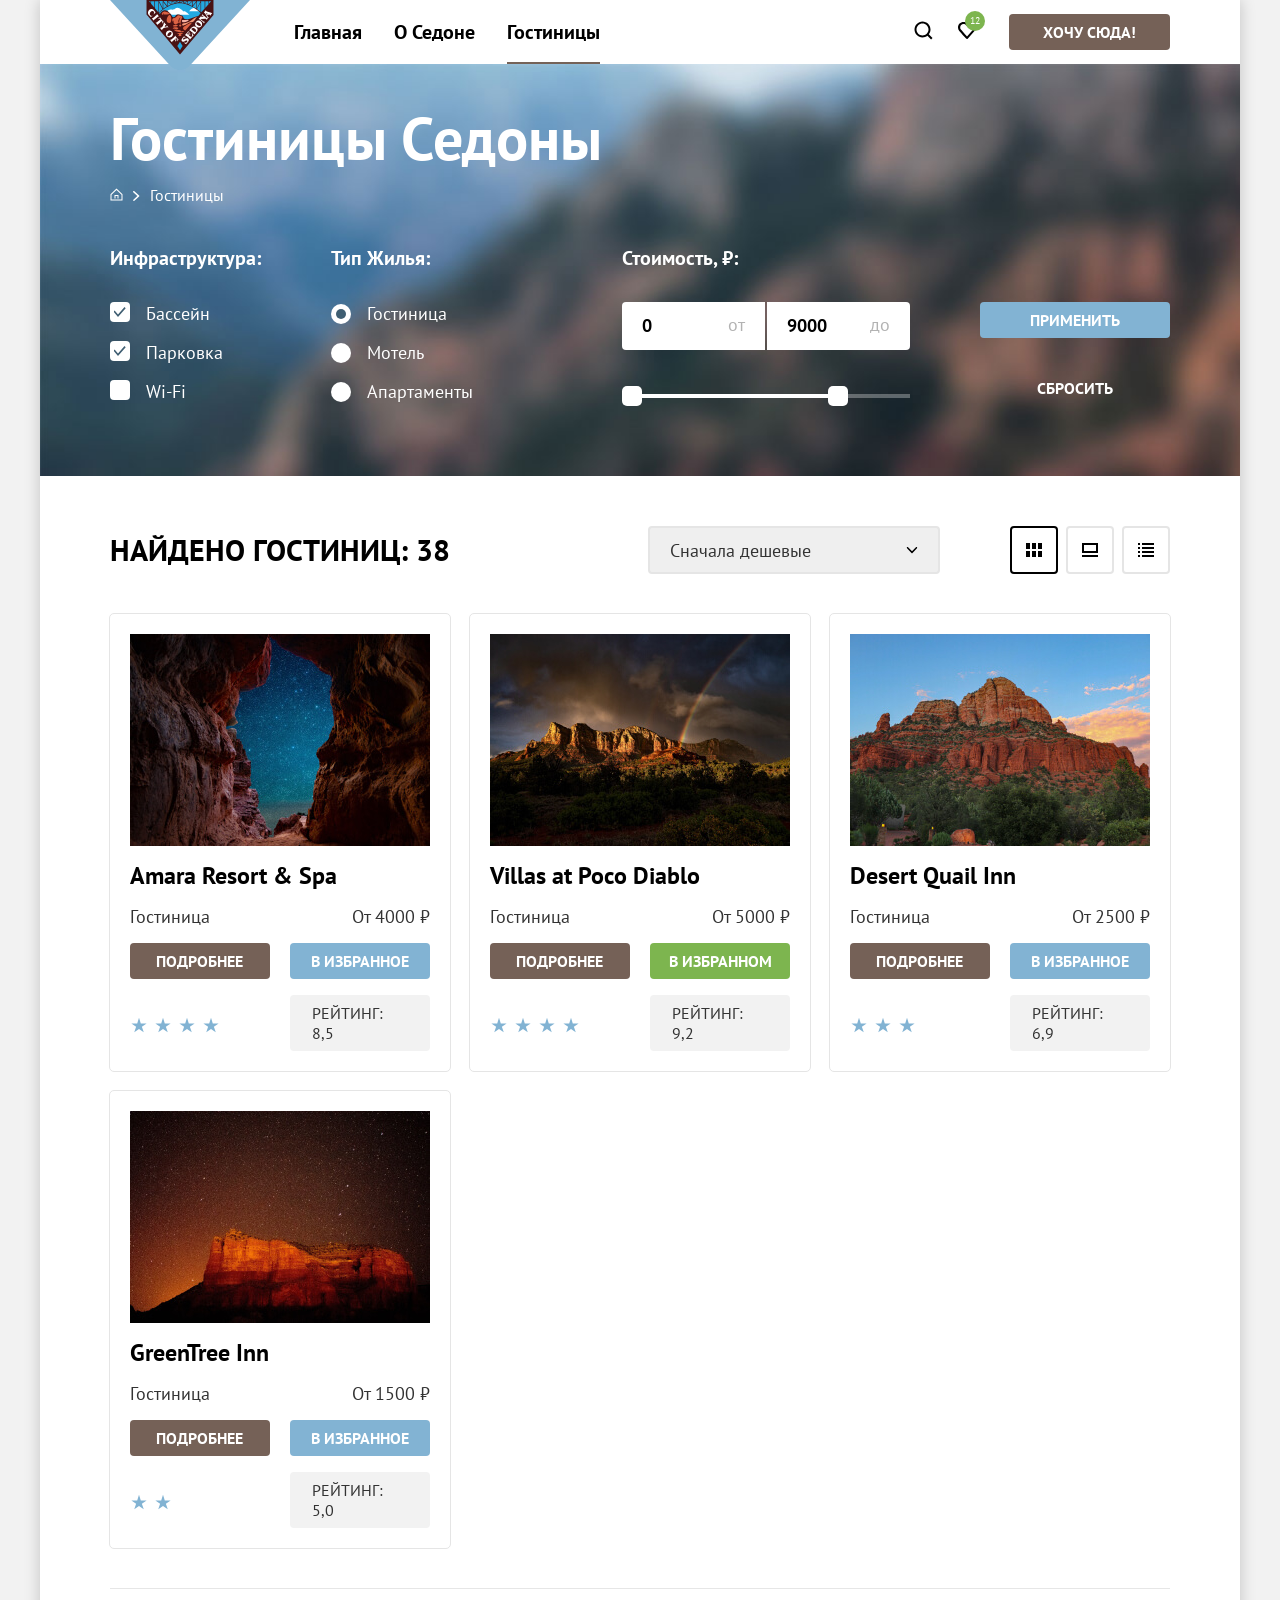
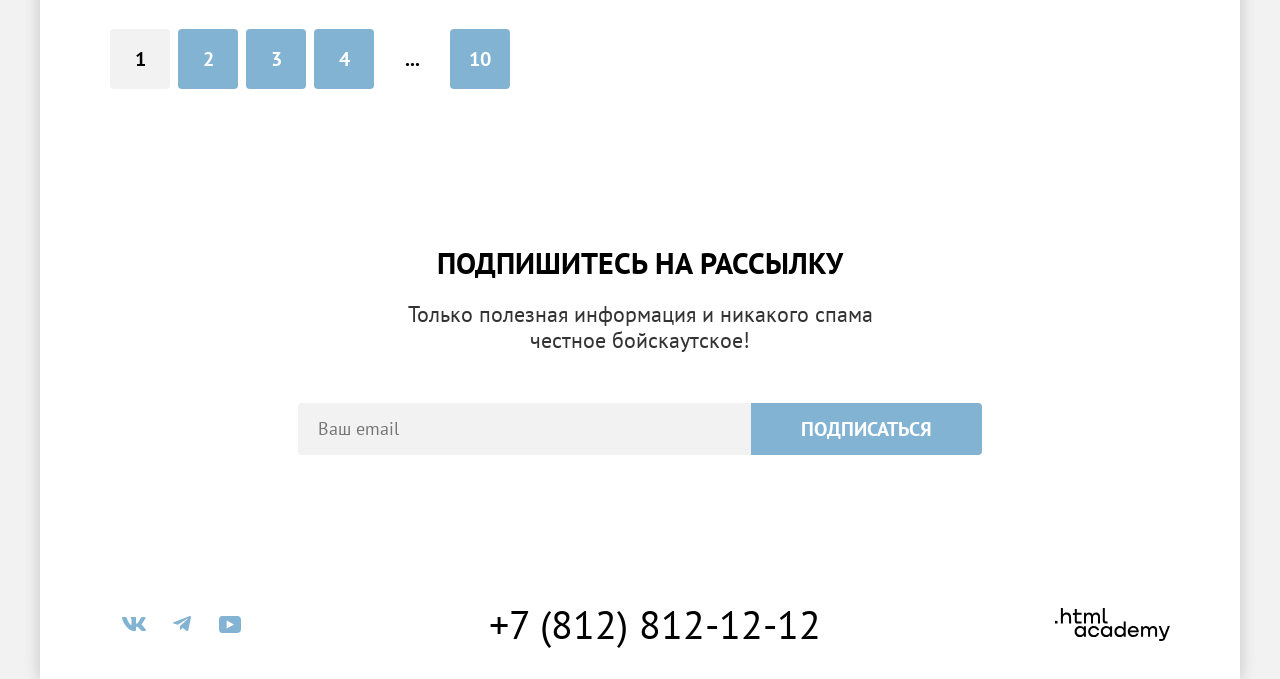
==== commit 0b10abd6: "Наводит порядок в css" ====
--- a/catalog.html
+++ b/catalog.html
@@ -49,7 +49,7 @@
           </a>
         </li>
         <li class="navigation-user-item">
-          <a class="button primary-button-small" href="#">Хочу сюда!</a>
+          <a class="button primary-button-small menu-button" href="#">Хочу сюда!</a>
         </li>
       </ul>
     </nav>
@@ -82,7 +82,7 @@
         <form class="catalog-filters" action="https://echo.htmlacademy.ru/" method="get">
           <div class="catalog-filter-left-group">
             <fieldset class="catalog-filter-group">
-              <legend class="catalog-filter-title">Инфраструктуры:</legend>
+              <legend class="catalog-filter-title">Инфраструктура:</legend>
               <ul class="catalog-filter-list">
                 <li class="catalog-filter-item">
                   <label class="control-input-label">
@@ -108,7 +108,7 @@
             </fieldset>
 
             <fieldset class="catalog-filter-group">
-              <legend class="catalog-filter-title">Тип жилья:</legend>
+              <legend class="catalog-filter-title">Тип Жилья:</legend>
               <ul class="catalog-filter-list">
                 <li class="catalog-filter-item">
                   <label class="control-input-label">
@@ -168,7 +168,7 @@
               </ul>
             </fieldset>
             <div class="catalog-filter-button-container">
-              <button class="button secondary-button-small" type="submit">Применить</button>
+              <button class="button secondary-button-small catalog-filter-button" type="submit">Применить</button>
               <button class="button ghost-button" type="reset">Сбросить</button>
             </div>
           </div>
--- a/styles/styles.css
+++ b/styles/styles.css
@@ -15,16 +15,16 @@
 }
 
 body {
-  font-family: "Pt Sans", sans-serif;
-  font-size: 18px;
-  line-height: 21px;
-  background-color: #FFFFFF;
-  color: #333333;
   display: flex;
   flex-direction: column;
   min-height: 100vh;
   margin: 0 auto;
   max-width: 1200px;
+  font-family: "Pt Sans", sans-serif;
+  font-size: 18px;
+  line-height: 21px;
+  color: #333333;
+  background-color: #FFFFFF;
   box-shadow: 0 0 15px 0 #00000033;
 }
 
@@ -54,14 +54,164 @@
 }
 
 .button {
+  display: inline-block;
+  padding: 8px 50px;
   font-family: inherit;
   font-weight: 700;
   text-transform: uppercase;
   border-radius: 4px;
+  border: none;
   cursor: pointer;
+}
+
+.secondary-button-small {
+  display: inline-block;
+  padding: 8px 20px;
+  color: #FFFFFF;
+  font-family: inherit;
+  font-size: 16px;
+  line-height: 20px;
+  background-color: #82B3D3;
+  border: none;
+  cursor: pointer;
+}
+
+.secondary-button-small:hover {
+  background-color: #68A2CA;
+}
+
+.secondary-button-small:focus {
+  background-color: #68A2CA;
+  outline: none;
+}
+
+.secondary-button-small:active {
+  color: #FFFFFF4D;
+  background-color: #68A2CA;
+}
+
+.secondary-button-small:disabled {
+  background-color: #E5E5E5;
+}
+
+.ghost-button {
+  display: inline-block;
   padding: 8px 50px;
-  border: none;
+  color: #FFFFFF;
+  font-family: inherit;
+  font-size: 16px;
+  line-height: 20px;
+  background-color: transparent;
+  border: none;
+  cursor: pointer;
+}
+
+.ghost-button:hover {
+  color: #FFFFFF4D;
+}
+
+.ghost-button:focus {
+  outline: 3px solid #83B3D3;
+  outline-offset: -3px;
+  color: #FFFFFF;
+}
+
+.ghost-button:active {
+  color: #FFFFFF4D;
+}
+
+.ghost-button:disabled {
+  color: #FFFFFF1A;
+}
+
+.primary-button-small {
   display: inline-block;
+  padding: 8px 34px;
+  font-family: inherit;
+  color: #FFFFFF;
+  font-size: 16px;
+  line-height: 20px;
+  text-decoration: none;
+  background-color: #756157;
+  border: none;
+  cursor: pointer;
+}
+
+.primary-button-small:hover {
+  background-color: #615048;
+}
+
+.primary-button-small:focus {
+  background-color: #615048;
+  outline: none;
+}
+
+.primary-button-small:active {
+  background-color: #756157;
+  color: #FFFFFF4D;
+}
+
+.primary-button-small:disabled {
+  background-color: #E5E5E5;
+}
+
+.primary-button-large {
+  display: inline-block;
+  padding: 8px 50px;
+  color: #FFFFFF;
+  font-size: 20px;
+  line-height: 36px;
+  font-weight: 700;
+  text-transform: uppercase;
+  background-color: #756157;
+  border: none;
+  cursor: pointer;
+}
+
+.primary-button-large:hover {
+  background-color: #615048;
+}
+
+.primary-button-large:focus {
+  background-color: #615048;
+  outline: none;
+}
+
+.primary-button-large:active {
+  background-color: #756157;
+  color: #FFFFFF4D;
+}
+
+.primary-button-large:disabled {
+  background-color: #E5E5E5;
+}
+
+.secondary-button {
+  display: inline-block;
+  color: #FFFFFF;
+  font-size: 20px;
+  line-height: 36px;
+  font-weight: 700;
+  text-transform: uppercase;
+  text-align: center;
+  background-color: #82B3D3;
+  border: none;
+  outline: none;
+  cursor: pointer;
+}
+
+.secondary-button:hover,
+.secondary-button:focus {
+  background-color: #68A2CA;
+}
+
+.secondary-button:active {
+  background-color: #68A2CA;
+  color: #FFFFFF4D;
+}
+
+.secondary-button:disabled {
+  background-color: #E5E5E5;
 }
 
 .visually-hidden {
@@ -76,21 +226,21 @@
 }
 
 .section-title {
+  margin: 0;
   font-size: 30px;
   line-height: 36px;
   font-weight: 700;
   color: #000000;
   text-transform: uppercase;
-  margin: 0;
 }
 
 .section-subtitle {
+  margin: 0;
   font-size: 24px;
   line-height: 28px;
   font-weight: 700;
   color: #000000;
   text-transform: uppercase;
-  margin: 0;
 }
 
 .page-header {
@@ -98,12 +248,12 @@
 }
 
 .navigation {
+  position: relative;
   display: flex;
   align-items: center;
   justify-content: space-between;
   padding: 0 70px;
   min-height: 64px;
-  position: relative;
 }
 
 .nav-logo {
@@ -121,21 +271,23 @@
 }
 
 .navigation-list {
-  list-style: none;
-  margin: 0 0 0 200px;
+  margin: 0 0 0 168px;
   padding: 0;
   display: flex;
   flex-wrap: wrap;
   flex-grow: 1;
+  max-width: 612px;
+  list-style: none;
 }
 
 .navigation-user {
   display: flex;
   flex-wrap: wrap;
   align-items: center;
+  margin: 0;
+  padding-left: 0;
+  max-width: 292px;
   list-style: none;
-  margin: 0;
-  padding-left: 0;
 }
 
 .navigation-link {
@@ -148,7 +300,8 @@
   color: #000000;
 }
 
-.navigation-link:hover, .navigation-link:focus {
+.navigation-link:hover,
+.navigation-link:focus {
   color: #756157;
 }
 
@@ -166,12 +319,12 @@
 
 .navigation-link-current::before {
   position: absolute;
+  content: "";
   right: 16px;
   bottom: 0;
   left: 16px;
   height: 2px;
   background-color: #756257;
-  content: "";
 }
 
 .navigation-link-current:hover {
@@ -179,19 +332,20 @@
 }
 
 .navigation-user-link {
+  position: relative;
   display: inline-block;
   padding: 20px 12px;
   min-width: 44px;
   min-height: 64px;
   text-decoration: none;
-  position: relative;
 }
 
 .search {
   color: #000000;
 }
 
-.search:hover, .search:focus {
+.search:hover,
+.search:focus {
   color: #756157;
 }
 
@@ -207,7 +361,8 @@
   color: #000000;
 }
 
-.favourite:hover, .favourite:focus {
+.favourite:hover,
+.favourite:focus {
   color: #756157;
 }
 
@@ -220,61 +375,33 @@
 }
 
 .icon-button-counter {
-  display: block;
-  width: 20px;
-  height: 20px;
-  background-color: #7DB54F;
-  color: #FFFFFF;
-  font-size: 10px;
-  line-height: 10px;
-  border-radius: 50%;
   position: absolute;
   top: 11px;
   right: 4px;
   display: flex;
   align-items: center;
   justify-content: center;
-}
-
-.primary-button-small {
-  font-family: inherit;
-  background-color: #756157;
-  color: #FFFFFF;
-  font-size: 16px;
-  line-height: 20px;
-  text-decoration: none;
-  padding: 8px 34px;
-  border: none;
-  cursor: pointer;
-  display: inline-block;
-}
-
-.primary-button-small:hover {
-  background-color: #615048;
-}
-
-.primary-button-small:focus {
-  background-color: #615048;
-  outline: none;
-}
-
-.primary-button-small:active {
-  background-color: #756157;
-  color: #FFFFFF4D;
-}
-
-.primary-button-small:disabled {
-  background-color: #E5E5E5;
+  width: 20px;
+  height: 20px;
+  color: #FFFFFF;
+  font-size: 10px;
+  line-height: 10px;
+  background-color: #7DB54F;
+  border-radius: 50%;
+}
+
+.menu-button {
+  margin-left: 20px;
 }
 
 .hero {
+  align-content: center;
+  padding: 50px 0 82px;
   background-color: lightgray;
   background-image: url("../images/divider.svg"), url("../images/index-background.jpg");
   background-size: 100% auto, cover;
   background-repeat: no-repeat, no-repeat;
   background-position: center bottom, center center;
-  align-content: center;
-  padding: 50px 0 82px;
 }
 
 .about {
@@ -287,14 +414,16 @@
 
 .about-description {
   margin: 0;
+  font-size: 22px;
+  line-height: 26px;
 }
 
 .advantages-list {
+  display: grid;
+  grid-template-columns: repeat(3, 1fr);
   margin: 0;
   list-style: none;
   padding: 0;
-  display: grid;
-  grid-template-columns: repeat(3, 1fr);
 }
 
 .advantages-item-with-image-bottom .advantages-item-image {
@@ -308,19 +437,19 @@
 }
 
 .advantages-item-with-image-top {
-  background-color: #82B3D3;
   display: grid;
   grid-template-columns: 1fr 2fr;
+  grid-column: 1 / -1;
   padding: 0;
-  grid-column: 1 / -1;
+  background-color: #82B3D3;
 }
 
 .advantages-item-with-image-bottom {
-  background-color: #82B3D3;
   display: grid;
   grid-template-columns: 2fr 1fr;
   padding: 0;
   grid-column: 1 / -1;
+  background-color: #82B3D3;
 }
 
 .blue-background {
@@ -350,17 +479,17 @@
 }
 
 .advantages-item-title-white {
+  position: relative;
   font-size: 24px;
   line-height: 28px;
   font-weight: 700;
   color: #FFFFFF;
   text-transform: uppercase;
-  position: relative;
 }
 
 .advantages-item-title-white::after {
+  display: block;
   content: "";
-  display: block;
   height: 2px;
   width: 60px;
   margin: 30px auto;
@@ -368,20 +497,20 @@
 }
 
 .advantages-item-description {
+  margin: 0;
   font-size: 18px;
   line-height: 21px;
-  margin: 0;
 }
 
 .advantages-item-description-white {
+  margin: 0;
   font-size: 18px;
   line-height: 21px;
   color: #FFFFFF;
-  margin: 0;
 }
 
 .advantages-item-image {
-  max-width: 100%;
+  width: 100%;
   height: 100%;
   object-fit: cover;
 }
@@ -395,17 +524,17 @@
 }
 
 .recommendations-description {
+  margin: 0;
   font-size: 22px;
   line-height: 26px;
-  margin: 0;
 }
 
 .recommendations-list {
-  list-style: none;
   display: grid;
   grid-template-columns: repeat(3, 1fr);
   padding: 0;
   margin: 0;
+  list-style: none;
 }
 
 .recommendations-item {
@@ -422,10 +551,10 @@
 }
 
 .recommendations-house .recommendations-item-title::before {
+  display: block;
   content: "";
-  display: block;
-  width: 72px;
-  height: 75px;
+  width: 75px;
+  height: 72px;
   margin: 0 auto 30px;
   background-image: url("../images/housing.svg");
   background-repeat: no-repeat;
@@ -434,10 +563,10 @@
 }
 
 .recommendations-food .recommendations-item-title::before {
+  display: block;
   content: "";
-  display: block;
-  width: 72px;
-  height: 75px;
+  width: 75px;
+  height: 72px;
   margin: 0 auto 30px;
   background-image: url("../images/hamburger.svg");
   background-repeat: no-repeat;
@@ -446,10 +575,10 @@
 }
 
 .recommendations-gift .recommendations-item-title::before {
+  display: block;
   content: "";
-  display: block;
-  width: 72px;
-  height: 75px;
+  width: 75px;
+  height: 72px;
   margin: 0 auto 30px;
   background-image: url("../images/gift.svg");
   background-repeat: no-repeat;
@@ -466,61 +595,30 @@
 }
 
 .hotel-search-description {
+  margin: 0 0 54px;
   font-size: 22px;
   line-height: 26px;
-  margin: 0 0 54px;
-}
-
-.primary-button-large {
-  background-color: #756157;
-  color: #FFFFFF;
-  padding: 8px 50px;
-  font-size: 20px;
-  line-height: 36px;
-  font-weight: 700;
-  text-transform: uppercase;
-  border: none;
-  cursor: pointer;
-  display: inline-block;
-}
-
-.primary-button-large:hover {
-  background-color: #615048;
-}
-
-.primary-button-large:focus {
-  background-color: #615048;
-  outline: none;
-}
-
-.primary-button-large:active {
-  background-color: #756157;
-  color: #FFFFFF4D;
-}
-
-.primary-button-large:disabled {
-  background-color: #E5E5E5;
 }
 
 .subscription-title {
-  color: #FFFFFF;
   margin-bottom: 20px;
+  color: #FFFFFF;
 }
 
 .subscription-description {
+  margin: 0 auto 54px;
   font-size: 22px;
   line-height: 26px;
   color: #FFFFFF;
-  margin: 0 auto 54px;
 }
 
 .subscription {
+  padding: 96px 200px 104px;
+  text-align: center;
   background-image: url("../images/subscription-background.jpg");
-  padding: 96px 200px 104px;
   background-color: lightgray;
   background-size: cover;
   background-repeat: no-repeat;
-  text-align: center;
 }
 
 .subscription-form {
@@ -535,14 +633,14 @@
 
 .subscription-form-input {
   width: 100%;
-  border: none;
-  background-color: #F2F2F2;
-  border-radius: 4px 0 0 4px;
+  padding: 14px 20px;
   font-family: inherit;
   font-size: 18px;
   line-height: 24px;
   color: #00000099;
-  padding: 14px 20px;
+  background-color: #F2F2F2;
+  border: none;
+  border-radius: 4px 0 0 4px;
 }
 
 .subscription-form-input:hover {
@@ -563,57 +661,30 @@
   color: #E5E5E5;
 }
 
-.secondary-button {
-  background-color: #82B3D3;
-  color: #FFFFFF;
-  font-size: 20px;
-  line-height: 36px;
-  font-weight: 700;
-  text-transform: uppercase;
-  text-align: center;
-  border: none;
-  cursor: pointer;
-  display: inline-block;
-  outline: none;
-}
-
-.secondary-button:hover, .secondary-button:focus {
-  background-color: #68A2CA;
-}
-
-.secondary-button:active {
-  background-color: #68A2CA;
-  color: #FFFFFF4D;
-}
-
-.secondary-button:disabled {
-  background-color: #E5E5E5;
-}
-
 .page-footer {
-  background-color: #FFFFFF;
-  color: #000000;
   display: flex;
   justify-content: space-between;
   align-items: center;
   padding: 40px 70px 30px;
+  color: #000000;
+  background-color: #FFFFFF;
 }
 
 .footer-social-link {
+  display: flex;
+  align-items: center;
+  justify-content: center;
   width: 48px;
   height: 40px;
-  display: flex;
-  align-items: center;
-  justify-content: center;
 }
 
 .footer-social-list {
-  list-style: none;
   display: flex;
   flex-wrap: wrap;
   margin: 0;
   padding: 0;
   max-width: 146px;
+  list-style: none;
 }
 
 .social-icon {
@@ -637,6 +708,13 @@
   color: #E5E5E5;
 }
 
+.footer-contacts {
+  display: flex;
+  flex-wrap: wrap;
+  max-width: 720px;
+  padding: 5px 0;
+}
+
 .footer-phone-link {
   font-size: 40px;
   line-height: 40px;
@@ -662,6 +740,8 @@
 }
 
 .footer-logo-link {
+  display: flex;
+  align-items: center;
   color: #000000;
 }
 
@@ -706,22 +786,22 @@
 }
 
 .modal {
+  position: relative;
   max-height: 576px;
-  overflow-Y: auto;
   width: 100%;
   max-width: 717px;
-  position: relative;
   margin: 20px auto;
   padding: 64px 70px;
   background-color: #ffffff;
   border-radius: 30px;
   box-shadow: 0px 25px 50px 0px #00000026;
+  overflow-Y: auto;
 }
 
 .modal-form {
   display: grid;
+  grid-template-columns: 119px 180px 113px 111px;
   gap: 18px 23px;
-  grid-template-columns: 119px 180px 113px 111px;
 }
 
 .modal-form-label {
@@ -734,19 +814,19 @@
 }
 
 .modal-form-label-children {
+  display: flex;
   padding-top: 0;
-  display: flex;
   gap: 10px;
   align-items: center;
 }
 
 .modal-close-button {
   position: absolute;
+  top: 64px;
+  right: 52px;
   display: flex;
   align-items: center;
   justify-content: center;
-  top: 64px;
-  right: 52px;
   width: 52px;
   height: 52px;
   background-color: #F2F2F2;
@@ -780,8 +860,8 @@
 }
 
 .modal-search-button {
+  grid-column: 1 / -1;
   margin-top: 25px;
-  grid-column: 1 / -1;
   height: 60px;
 }
 
@@ -794,21 +874,21 @@
 }
 
 .modal-form-input {
+  display: block;
   width: 100%;
-  display: block;
-  border: none;
-  border-radius: 4px;
-  background-color: #F2F2F2;
+  padding: 12px 20px;
   font-family: inherit;
   font-size: inherit;
   line-height: 24px;
   color: #000000;
   font-weight: 700;
-  padding: 12px 20px;
   background-image: url("../images/calendar.svg");
   background-repeat: no-repeat;
   background-position: right 20px center;
   background-size: 15px 16px;
+  border: none;
+  border-radius: 4px;
+  background-color: #F2F2F2;
 }
 
 .error-message {
@@ -864,19 +944,19 @@
 .btn-minus {
   height: 48px;
   padding: 14px 10px;
+  color: #00000026;
   border-radius: 4px 0 0 4px;
   border: none;
   background-color: #F2F2F2;
-  color: #00000026;
 }
 
 .btn-plus {
   height: 48px;
   padding: 14px 10px;
+  color: #00000026;
   border-radius: 0 4px 4px 0;
   border: none;
   background-color: #F2F2F2;
-  color: #00000026;
 }
 
 .quantity-picker button:focus {
@@ -896,26 +976,26 @@
 }
 
 .quantity-picker button:active svg {
+  color: #000000;
   background-color: #F5F5F5;
-  color: #000000;
 }
 
 .quantity-picker button:disabled svg {
+  color: #0000004d;
   background-color: #E5E5E5;
-  color: #0000004d;
 }
 
 .modal-input-guest-amount {
   width: 31px;
-  border: none;
-  background-color: #F2F2F2;
+  text-align: center;
+  padding: 10px 0;
   font-family: inherit;
   font-size: inherit;
   line-height: 24px;
   color: #000000;
   font-weight: 700;
-  text-align: center;
-  padding: 10px 0;
+  border: none;
+  background-color: #F2F2F2;
 }
 
 .modal-input-guest-amount:hover {
@@ -930,27 +1010,27 @@
 }
 
 .modal-input-guest-amount:active {
+  color: #000000;
   background-color: #F5F5F5;
-  color: #000000;
 }
 
 .modal-input-guest-amount:disabled {
-  color: #E5E5E5;
   color: #0000004d;
+  background-color: #E5E5E5;
 }
 
 
 input[type="date"]::-webkit-calendar-picker-indicator {
-  background: transparent;
-  bottom: 0;
-  color: transparent;
-  cursor: pointer;
-  height: auto;
+  position: absolute;
   left: 0;
-  position: absolute;
   right: 0;
   top: 0;
+  bottom: 0;
   width: auto;
+  height: auto;
+  color: transparent;
+  background: transparent;
+  cursor: pointer;
 }
 
 .label-with-info {
@@ -968,38 +1048,37 @@
 }
 
 .tooltip-toggle {
+  display: block;
+  padding: 0;
+  margin: 0;
+  height: 20px;
+  border-radius: 50%;
   border: none;
   background-color: #83B3D3;
-  padding: 0;
-  margin: 0;
+}
+
+.tooltip-icon {
   display: block;
-  border-radius: 50%;
-  height: 20px;
-}
-
-.tooltip-icon {
   width: 100%;
   height: 100%;
-  display: block;
 }
 
 .tooltip-text {
-  width: 256px;
-  background-color: #333333;
-  border-radius: 10px;
-  padding: 15px 20px 18px;
-  color: #FFFFFF;
-  font-family: inherit;
-  font-size: 16px;
-  line-height: 20px;
-  display: block;
   position: absolute;
   top: 100%;
   left: 50%;
   transform: translateX(-50%);
   z-index: 1;
+  display: none;
   margin-top: 16px;
-  display: none;
+  width: 256px;
+  padding: 15px 20px 18px;
+  color: #FFFFFF;
+  font-family: inherit;
+  font-size: 16px;
+  line-height: 20px;
+  background-color: #333333;
+  border-radius: 10px;
 }
 
 .tooltip-toggle:hover+.tooltip-text,
@@ -1021,12 +1100,12 @@
 }
 
 .catalog-hero {
-  background-color: lightgray;
   display: block;
+  padding: 35px 70px 70px;
   background-image: url("../images/catalog-background.jpg");
   background-size: cover;
   background-repeat: no-repeat;
-  padding: 35px 70px 70px;
+  background-color: lightgray;
 }
 
 .catalog {
@@ -1081,12 +1160,12 @@
   position: absolute;
   top: 0;
   left: 0;
+  z-index: 2;
   width: 20px;
   height: 20px;
   margin: 0;
   opacity: 0;
   cursor: pointer;
-  z-index: 2;
 }
 
 .control-input-label:hover .control-mark-checkbox {
@@ -1110,6 +1189,7 @@
 }
 
 .control-input-checkbox[type="checkbox"]:checked+.control-mark-checkbox::before {
+  content: "";
   position: absolute;
   top: 50%;
   left: 50%;
@@ -1119,7 +1199,6 @@
   background-image: url("../images/check.svg");
   background-repeat: no-repeat;
   background-position: center;
-  content: "";
   border-radius: 0;
 }
 
@@ -1137,12 +1216,12 @@
   position: absolute;
   top: 0;
   left: 0;
+  z-index: 2;
   width: 20px;
   height: 20px;
   margin: 0;
   opacity: 0;
   cursor: pointer;
-  z-index: 2;
 }
 
 .control-input-label:hover .control-mark-radio {
@@ -1166,28 +1245,28 @@
 }
 
 .control-input-radio[type="radio"]:checked+.control-mark-radio::before {
+  content: "";
   position: absolute;
   top: 50%;
   left: 50%;
   transform: translate(-50%, -50%);
   width: 10px;
   height: 10px;
-  content: "";
   border-radius: 50%;
   background-color: #3F5E72;
 }
 
 .catalog-filter-range {
   padding-left: 0;
+  margin: 0;
   list-style: none;
-  margin: 0;
 }
 
 .range-input-container {
   display: flex;
   gap: 2px;
   max-width: 288px;
-  margin-bottom: 36px;
+  margin-bottom: 44px;
 }
 
 .control-input-label-range {
@@ -1195,10 +1274,10 @@
 }
 
 .range-title {
-  color: #0000004D;
   position: absolute;
   top: 12px;
   right: 20px;
+  color: #0000004D;
 }
 
 input[type="number"]::-webkit-outer-spin-button,
@@ -1211,7 +1290,11 @@
   display: flex;
   flex-direction: column;
   gap: 32px;
-  justify-content: end;
+  margin-top: 56px;
+}
+
+.catalog-filter-button {
+  padding: 8px 50px;
 }
 
 .filters-section {
@@ -1224,19 +1307,19 @@
   min-height: 48px;
   margin-right: 70px;
   margin-left: auto;
+  padding: 10px 20px;
   width: 292px;
-  border: 2px solid #E5E5E5;
-  border-radius: 4px;
-  padding: 10px 20px;
   color: #333333;
   font-size: 18px;
   line-height: 21px;
   font-family: inherit;
-  appearance: none;
   background-image: url("../images/arrow-down.svg");
   background-repeat: no-repeat;
   background-position: right 20px center;
   background-size: 12px 7px;
+  border: 2px solid #E5E5E5;
+  border-radius: 4px;
+  appearance: none;
 }
 
 .sorting-select:hover {
@@ -1249,13 +1332,13 @@
 }
 
 .sorting-select:active {
+  color: #0000004D;
   border: 2px solid #0000004D;
-  color: #0000004D;
 }
 
 .sorting-select:disabled {
+  color: #000000;
   border: 2px solid #000000;
-  color: #000000;
   opacity: 0.3;
 }
 
@@ -1269,20 +1352,20 @@
 }
 
 .inner-header-title {
+  margin: 0 0 8px;
   font-size: 60px;
-  line-height: 70px;
+  line-height: 78px;
   font-weight: 700;
   color: #FFFFFF;
-  margin: 0 0 8px;
 }
 
 .breadcrumbs {
+  position: relative;
   display: flex;
   padding-left: 0;
   align-items: center;
+  margin: 0 0 40px;
   list-style: none;
-  margin: 0 0 40px;
-  position: relative;
 }
 
 .breadcrumbs-item {
@@ -1291,12 +1374,12 @@
 }
 
 .breadcrumbs-link {
+  display: flex;
+  align-items: center;
   font-size: 16px;
   line-height: 21px;
   color: #FFFFFF;
   text-decoration: none;
-  display: flex;
-  align-items: center;
 }
 
 .breadcrumbs-link:hover {
@@ -1317,21 +1400,21 @@
 }
 
 .breadcrumbs-item:not(:last-child)::after {
+  content: "";
+  width: 7px;
+  height: 10px;
   display: block;
   margin: 0 10px;
   background-image: url("../images/arrow-right.svg");
-  content: "";
-  width: 7px;
-  height: 10px;
 }
 
 .catalog-filter-title {
+  padding: 0;
+  margin-bottom: 32px;
   font-size: 20px;
   line-height: 24px;
   font-weight: 700;
   color: #FFFFFF;
-  padding: 0;
-  margin-bottom: 32px;
 }
 
 .catalog-filter-group {
@@ -1344,26 +1427,26 @@
   flex-direction: column;
   gap: 16px;
   padding-left: 0;
+  margin: 0;
   list-style: none;
-  margin: 0;
 }
 
 .control-input-label {
+  position: relative;
   font-size: 18px;
   line-height: 23px;
   color: #FFFFFF;
-  position: relative;
 }
 
 .control-input {
   display: flex;
+  padding: 12px 44px 12px 20px;
   font-family: inherit;
   font-size: 18px;
   line-height: 24px;
   font-weight: 700;
   color: #000000;
   border: none;
-  padding: 12px 44px 12px 20px;
 }
 
 .control-input:hover {
@@ -1398,8 +1481,8 @@
   height: 20px;
   background: #ffffff;
   border-radius: 5px;
+  border: none;
   cursor: pointer;
-  border: none;
 }
 
 .range-toggle:hover {
@@ -1427,77 +1510,17 @@
 }
 
 .minimum-price {
+  width: 100%;
   border-radius: 4px 0 0 4px;
+}
+
+.maximum-price {
   width: 100%;
-}
-
-.maximum-price {
   border-radius: 0 4px 4px 0;
-  width: 100%;
 }
 
 fieldset.catalog-filter-group {
   border: none;
-}
-
-.secondary-button-small {
-  background-color: #82B3D3;
-  color: #FFFFFF;
-  font-family: inherit;
-  font-size: 16px;
-  line-height: 20px;
-  padding: 8px 20px;
-  border: none;
-  cursor: pointer;
-  display: inline-block;
-}
-
-.secondary-button-small:hover {
-  background-color: #68A2CA;
-}
-
-.secondary-button-small:focus {
-  background-color: #68A2CA;
-  outline: none;
-}
-
-.secondary-button-small:active {
-  background-color: #68A2CA;
-  color: #FFFFFF4D;
-}
-
-.secondary-button-small:disabled {
-  background-color: #E5E5E5;
-}
-
-.ghost-button {
-  background-color: transparent;
-  color: #FFFFFF;
-  font-family: inherit;
-  font-size: 16px;
-  line-height: 20px;
-  padding: 8px 50px;
-  border: none;
-  cursor: pointer;
-  display: inline-block;
-}
-
-.ghost-button:hover {
-  color: #FFFFFF4D;
-}
-
-.ghost-button:focus {
-  outline: 3px solid #83B3D3;
-  outline-offset: -3px;
-  color: #FFFFFF;
-}
-
-.ghost-button:active {
-  color: #FFFFFF4D;
-}
-
-.ghost-button:disabled {
-  color: #FFFFFF1A;
 }
 
 .sorting-button {
@@ -1510,7 +1533,6 @@
   border: 2px solid #E5E5E5;
   border-radius: 4px;
   cursor: pointer;
-  display: inline-block;
 }
 
 .sorting-button:hover {
@@ -1527,8 +1549,8 @@
 }
 
 .sorting-button:disabled {
+  color: #E5E5E5;
   border-color: #E5E5E5;
-  color: #E5E5E5;
 }
 
 .sorting-button-tile {
@@ -1551,8 +1573,8 @@
   display: flex;
   align-items: center;
   justify-content: center;
+  color: #000000;
   list-style: none;
-  color: #000000;
   border: 2px solid #E5E5E5;
 }
 
@@ -1567,25 +1589,25 @@
 }
 
 .product-card {
-  outline: 1px solid #E5E5E5;
-  border-radius: 4px;
-  padding: 20px;
   display: grid;
   grid-template-columns: 1fr 1fr;
   grid-template-rows: 1fr auto auto auto;
   gap: 16px 20px;
+  padding: 20px;
+  outline: 1px solid #E5E5E5;
+  border-radius: 4px;
 }
 
 .product-card-link {
-  text-decoration: none;
   grid-column: 1 / -1;
   grid-row: 1 / 2;
+  text-decoration: none;
 }
 
 .product-card-title {
   margin: 16px 0 0;
   font-size: 24px;
-  line-height: 24px;
+  line-height: 28px;
   font-weight: 700;
   color: #000000;
   text-decoration: none;
@@ -1600,23 +1622,23 @@
 }
 
 .product-card-button {
+  display: inline-block;
+  padding: 8px 26px;
+  align-content: center;
   color: #FFFFFF;
   font-size: 16px;
   line-height: 20px;
-  padding: 8px 26px;
-  align-content: center;
   border: none;
   cursor: pointer;
+}
+
+.product-card-button-favourite {
   display: inline-block;
-}
-
-.product-card-button-favourite {
+  margin: 0;
+  padding: 8px 18px;
   background-color: #7DB54F;
-  margin: 0;
-  padding: 8px 18px;
   border: none;
   cursor: pointer;
-  display: inline-block;
 }
 
 .product-card-button-favourite:hover {
@@ -1629,8 +1651,8 @@
 }
 
 .product-card-button-favourite:active {
+  color: #FFFFFF4D;
   background-color: #7DB54F;
-  color: #FFFFFF4D;
 }
 
 .product-card-button-favourite:disabled {
@@ -1638,13 +1660,13 @@
 }
 
 .product-card-rating {
+  padding: 8px 22px;
+  margin: 0;
+  text-transform: uppercase;
+  font-size: 16px;
+  line-height: 20px;
   background-color: #F2F2F2;
   border-radius: 4px;
-  font-size: 16px;
-  line-height: 20px;
-  text-transform: uppercase;
-  padding: 8px 22px;
-  margin: 0;
 }
 
 .product-card-image {
@@ -1673,17 +1695,17 @@
   display: flex;
   align-items: center;
   justify-content: center;
+  min-height: 60px;
+  min-width: 60px;
+  max-width: 60px;
+  padding: 12px 24px;
   font-size: 20px;
   line-height: 26px;
   font-weight: 700;
   color: #FFFFFF;
   text-decoration: none;
-  min-width: 60px;
-  max-width: 70px;
-  height: 60px;
   border-radius: 4px;
   text-align: center;
-  vertical-align: middle;
   background-color: #82B3D3;
 }
 
@@ -1697,18 +1719,18 @@
 }
 
 .pagination-link:active {
+  color: #FFFFFF4D;
   background-color: #68A2CA4D;
-  color: #FFFFFF4D;
 }
 
 .pagination-link:disabled {
+  color: #FFFFFF;
   background-color: #E5E5E5;
-  color: #FFFFFF;
 }
 
 .pagination-current {
+  color: #000000;
   background-color: #F2F2F2;
-  color: #000000;
   pointer-events: none;
 }
 
@@ -1733,8 +1755,8 @@
 }
 
 .more {
+  color: #000000;
   background-color: transparent;
-  color: #000000;
 }
 
 .more:hover {
@@ -1756,17 +1778,17 @@
 
 .subscription-background-black {
   margin: 0 auto;
+  padding: 96px 200px 104px;
   text-align: center;
-  padding: 96px 200px 104px;
 }
 
 .subscription-title-black {
+  margin-bottom: 20px;
   font-size: 30px;
   line-height: 36px;
   font-weight: 700;
   color: #000000;
   text-transform: uppercase;
-  margin-bottom: 20px;
 }
 
 .subscription-description-black {
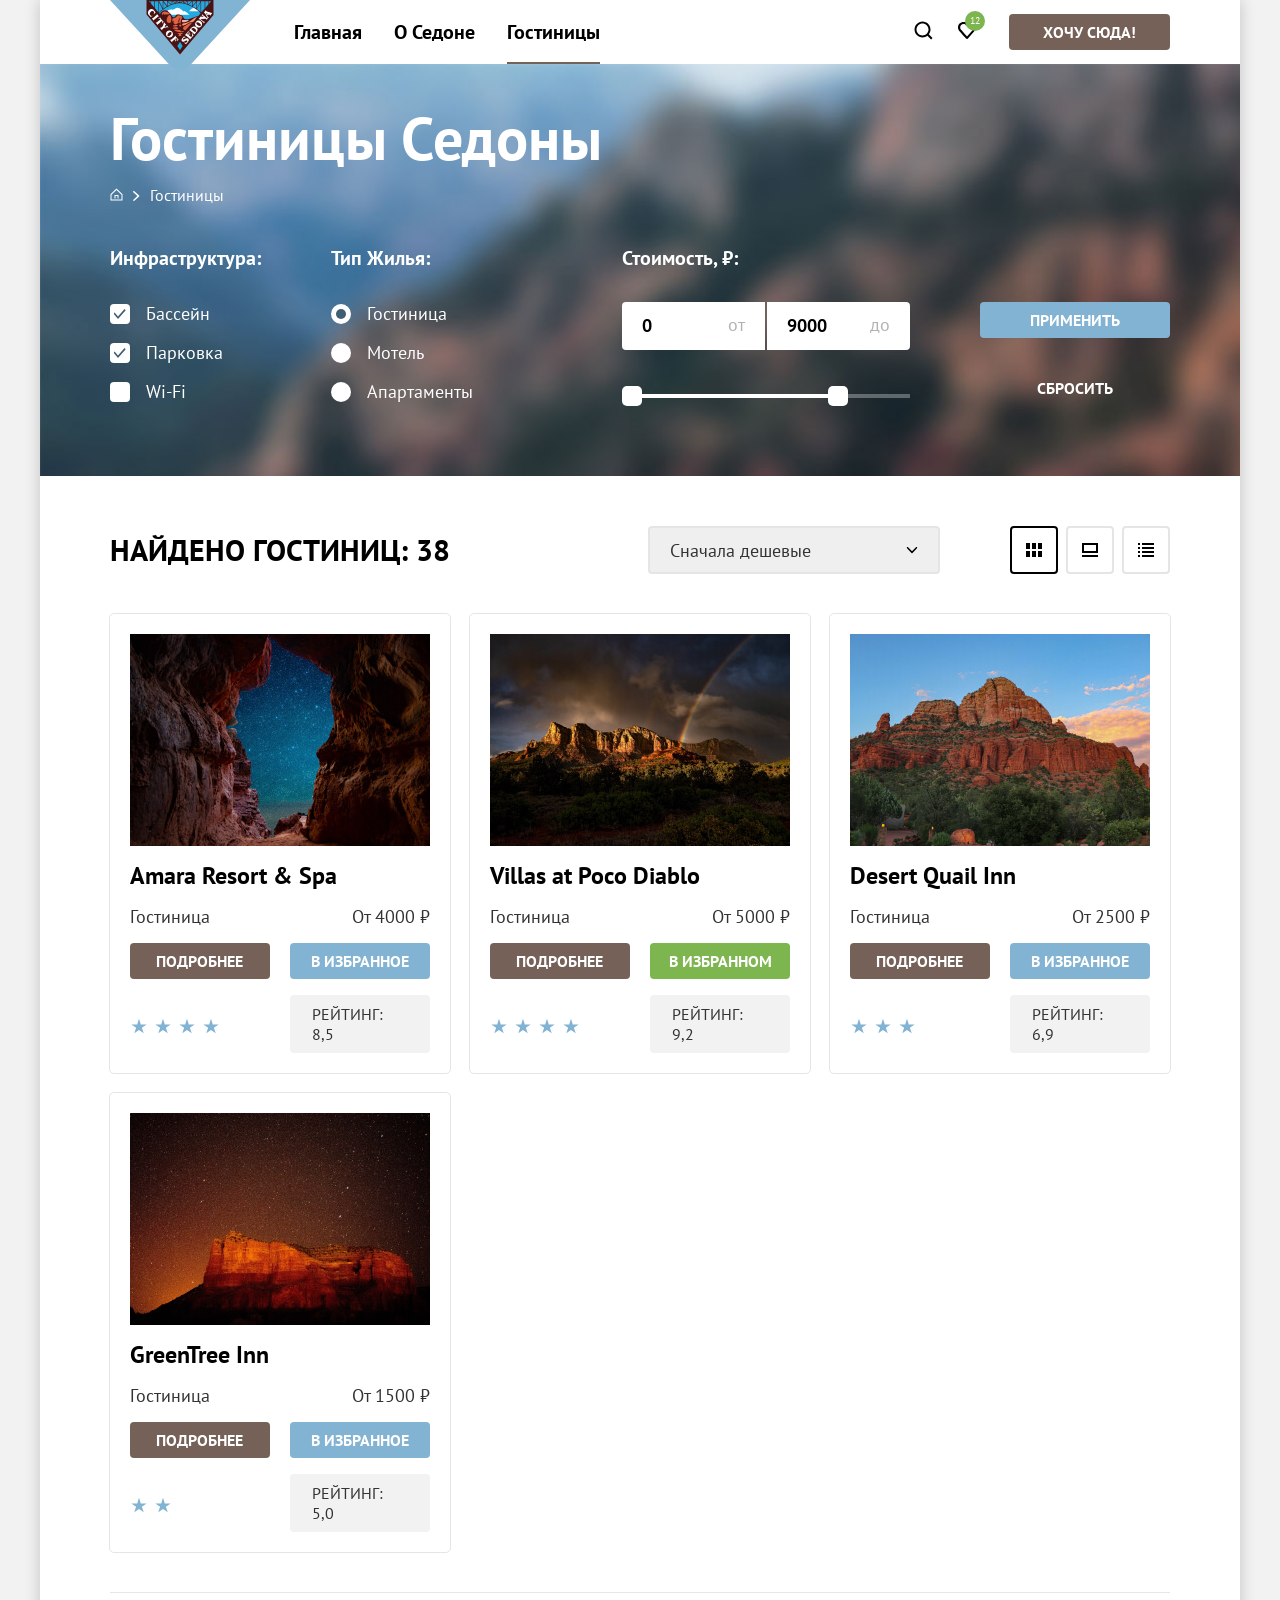
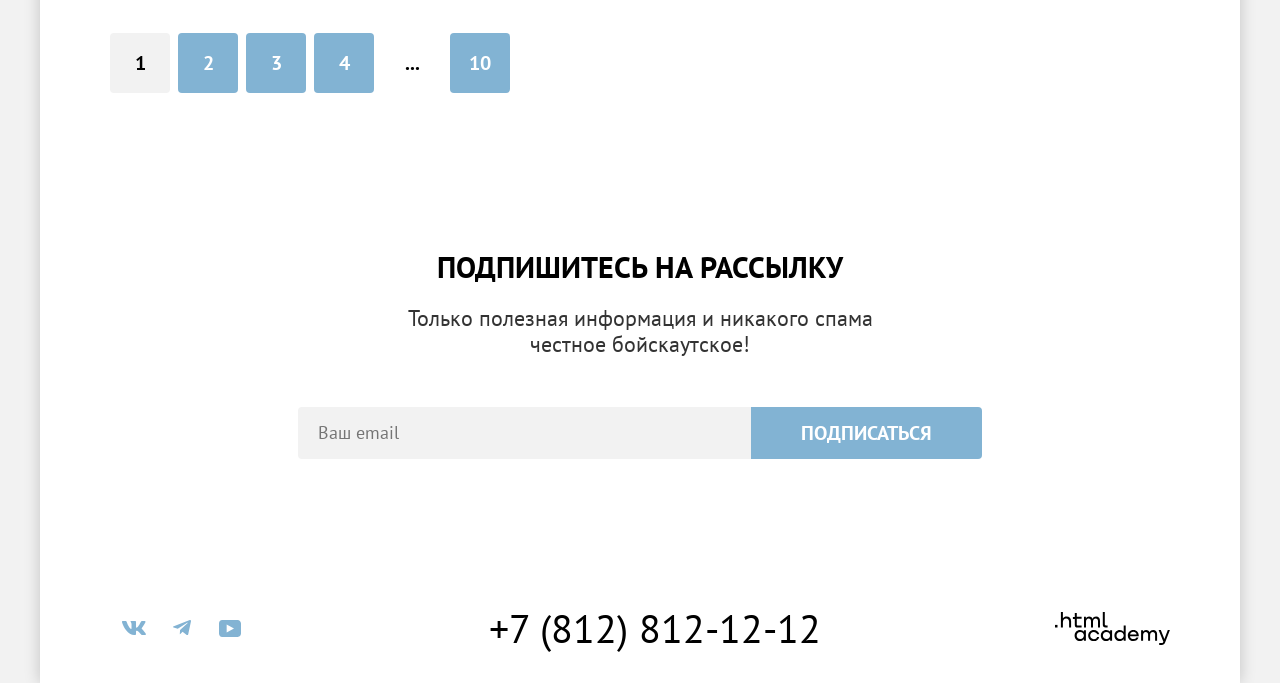
==== commit cf679a6c: "Вносит правки пиксель перфект" ====
--- a/catalog.html
+++ b/catalog.html
@@ -86,20 +86,20 @@
               <ul class="catalog-filter-list">
                 <li class="catalog-filter-item">
                   <label class="control-input-label">
-                    <input class="control-input-checkbox" type="checkbox" name="pool" checked>
+                    <input class="control-input-checkbox visually-hidden" type="checkbox" name="pool" checked>
                     <span class="control-mark-checkbox"></span>
                     Бассейн
                   </label>
                 </li>
                 <li class="catalog-filter-item">
                   <label class="control-input-label">
-                    <input class="control-input-checkbox" type="checkbox" name="parking" checked>
+                    <input class="control-input-checkbox visually-hidden" type="checkbox" name="parking" checked>
                     <span class="control-mark-checkbox"></span>
                     Парковка</label>
                 </li>
                 <li class="catalog-filter-item">
                   <label class="control-input-label">
-                    <input class="control-input-checkbox" type="checkbox" name="wifi">
+                    <input class="control-input-checkbox visually-hidden" type="checkbox" name="wifi">
                     <span class="control-mark-checkbox"></span>
                     Wi-Fi
                   </label>
@@ -112,21 +112,21 @@
               <ul class="catalog-filter-list">
                 <li class="catalog-filter-item">
                   <label class="control-input-label">
-                    <input class="control-input-radio" type="radio" name="booking" value="hotel" checked>
+                    <input class="control-input-radio visually-hidden" type="radio" name="booking" value="hotel" checked>
                     <span class="control-mark-radio"></span>
                     Гостиница
                   </label>
                 </li>
                 <li class="catalog-filter-item">
                   <label class="control-input-label">
-                    <input class="control-input-radio" type="radio" name="booking" value="motel">
+                    <input class="control-input-radio visually-hidden" type="radio" name="booking" value="motel">
                     <span class="control-mark-radio"></span>
                     Мотель
                   </label>
                 </li>
                 <li class="catalog-filter-item">
                   <label class="control-input-label">
-                    <input class="control-input-radio" type="radio" name="booking" value="apartment">
+                    <input class="control-input-radio visually-hidden" type="radio" name="booking" value="apartment">
                     <span class="control-mark-radio"></span>
                     Апартаменты
                   </label>
--- a/styles/styles.css
+++ b/styles/styles.css
@@ -772,12 +772,13 @@
 }
 
 .modal-container {
-  display: none;
   position: fixed;
   top: 0;
   left: 0;
   width: 100%;
   height: 100%;
+  display: none;
+  padding: 20px;
   background-color: #F2F2F2CC;
 }
 
@@ -787,20 +788,20 @@
 
 .modal {
   position: relative;
-  max-height: 576px;
+  max-height: 100%;
   width: 100%;
   max-width: 717px;
-  margin: 20px auto;
+  margin: auto;
   padding: 64px 70px;
-  background-color: #ffffff;
+  background-color: #FFFFFF;
   border-radius: 30px;
-  box-shadow: 0px 25px 50px 0px #00000026;
+  box-shadow: 0 25px 50px 0 #00000026;
   overflow-Y: auto;
 }
 
 .modal-form {
   display: grid;
-  grid-template-columns: 119px 180px 113px 111px;
+  grid-template-columns: 1fr 110px 1fr 110px;
   gap: 18px 23px;
 }
 
@@ -818,6 +819,7 @@
   padding-top: 0;
   gap: 10px;
   align-items: center;
+  justify-content: end;
 }
 
 .modal-close-button {
@@ -1022,10 +1024,7 @@
 
 input[type="date"]::-webkit-calendar-picker-indicator {
   position: absolute;
-  left: 0;
-  right: 0;
-  top: 0;
-  bottom: 0;
+  inset: 0;
   width: auto;
   height: auto;
   color: transparent;
@@ -1086,7 +1085,7 @@
   display: block;
 }
 
-.tooltip-text:after {
+.tooltip-text::after {
   content: "";
   position: absolute;
   bottom: 100%;
@@ -1126,10 +1125,6 @@
   gap: 70px;
 }
 
-.catalog-filter-item {
-  padding-left: 36px;
-}
-
 .catalog-filter-right-group {
   display: flex;
   flex-wrap: wrap;
@@ -1147,9 +1142,7 @@
 }
 
 .control-mark-checkbox {
-  position: absolute;
-  top: 0;
-  left: -36px;
+  position: relative;
   width: 20px;
   height: 20px;
   background-color: #FFFFFF;
@@ -1203,9 +1196,7 @@
 }
 
 .control-mark-radio {
-  position: absolute;
-  top: 2px;
-  left: -36px;
+  position: relative;
   width: 20px;
   height: 20px;
   background-color: #FFFFFF;
@@ -1213,10 +1204,6 @@
 }
 
 .control-input-radio {
-  position: absolute;
-  top: 0;
-  left: 0;
-  z-index: 2;
   width: 20px;
   height: 20px;
   margin: 0;
@@ -1432,7 +1419,9 @@
 }
 
 .control-input-label {
-  position: relative;
+  display: flex;
+  gap: 16px;
+  align-items: center;
   font-size: 18px;
   line-height: 23px;
   color: #FFFFFF;
@@ -1479,14 +1468,14 @@
   position: absolute;
   width: 20px;
   height: 20px;
-  background: #ffffff;
+  background: #FFFFFF;
   border-radius: 5px;
   border: none;
   cursor: pointer;
 }
 
 .range-toggle:hover {
-  box-shadow: 0px 4px 10px 0px #00000040;
+  box-shadow: 0 4px 10px 0 #00000040;
 }
 
 .range-toggle:focus {
@@ -1660,7 +1649,7 @@
 }
 
 .product-card-rating {
-  padding: 8px 22px;
+  padding: 9px 22px;
   margin: 0;
   text-transform: uppercase;
   font-size: 16px;
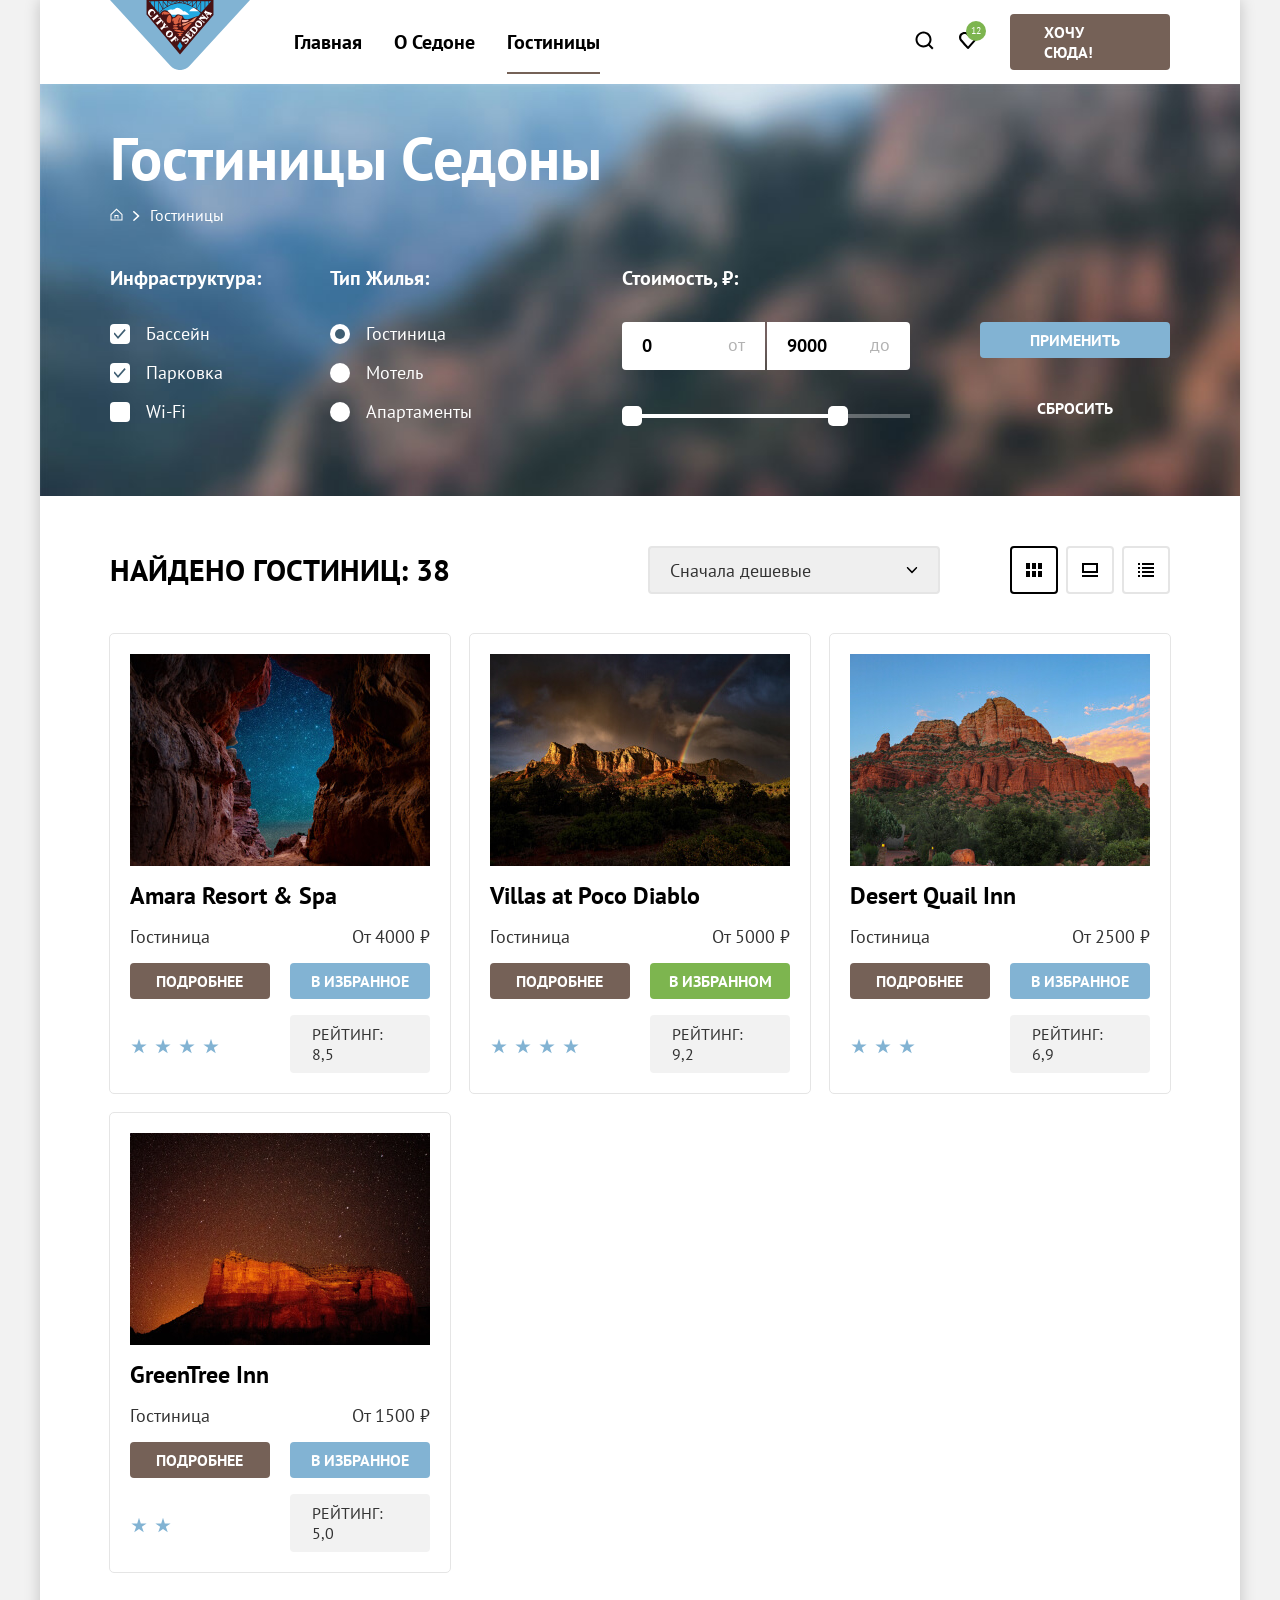
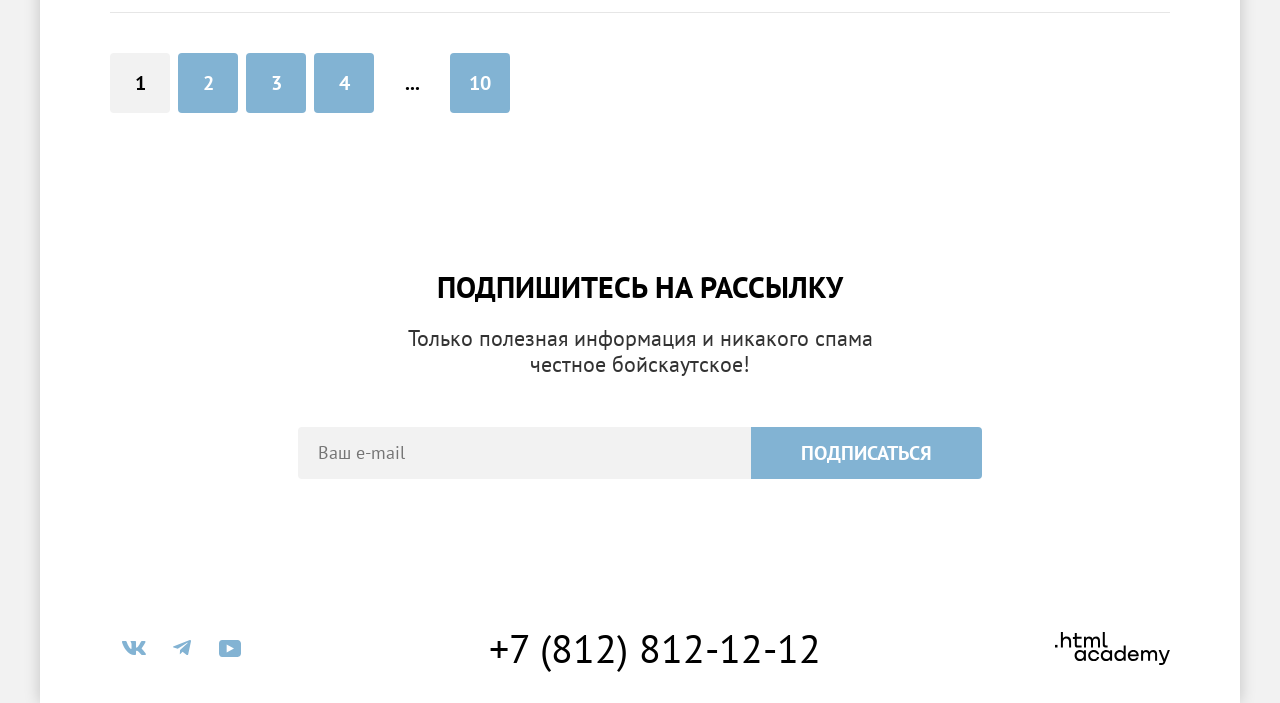
==== commit 54662b49: "Вносит правки для защиты" ====
--- a/catalog.html
+++ b/catalog.html
@@ -26,32 +26,32 @@
           <a class="navigation-link navigation-link-current">Гостиницы</a>
         </li>
       </ul>
-      <ul class="navigation-user">
-        <li class="navigation-user-item">
-          <a class="navigation-user-link search" href="#">
-            <span class="visually-hidden">Поиск</span>
-            <svg width="20" height="20" viewBox="0 0 20 20" fill="none" xmlns="http://www.w3.org/2000/svg">
-              <path
-                d="M19.5 18.0083L15.8 14.3287C16.8 13.0359 17.5 11.3453 17.5 9.4558C17.5 5.08011 13.9 1.5 9.5 1.5C5.1 1.5 1.5 5.17956 1.5 9.55525C1.5 13.9309 5.1 17.511 9.5 17.511C11.3 17.511 13 16.9144 14.4 15.8204L18.1 19.5L19.5 18.0083ZM9.5 15.5221C6.2 15.5221 3.5 12.837 3.5 9.55525C3.5 6.27348 6.2 3.5884 9.5 3.5884C12.8 3.5884 15.5 6.27348 15.5 9.55525C15.5 12.837 12.8 15.5221 9.5 15.5221Z"
-                fill="currentColor" />
-            </svg>
-          </a>
-        </li>
-        <li class="navigation-user-item">
-          <a class="navigation-user-link favourite" href="#">
-            <span class="visually-hidden">Избранное</span>
-            <svg width="20" height="20" viewBox="0 0 20 20" fill="none" xmlns="http://www.w3.org/2000/svg">
-              <path
-                d="M9.9 19C9.6 19 9.3 18.9 9.1 18.6C3.7 12.5 2.4 11.1 2.1 10.7C1.4 9.8 1 8.6 1 7.4C1 4.4 3.4 2 6.5 2C7.8 2 9 2.5 10 3.3C11 2.5 12.3 2 13.5 2C16.5 2 19 4.4 19 7.4C19 8.7 18.5 9.9 17.7 10.8L10.7 18.7C10.5 18.9 10.3 19 9.9 19ZM3.9 9.5C4.2 9.9 7.4 13.5 10 16.4L16.2 9.4C16.7 8.9 16.9 8.2 16.9 7.4C16.9 5.6 15.4 4.1 13.6 4.1C12.6 4.1 11.6 4.6 10.9 5.4C10.6 5.7 10.3 5.8 10 5.8C9.7 5.8 9.4 5.6 9.2 5.4C8.5 4.6 7.5 4.1 6.5 4.1C4.7 4.1 3.2 5.6 3.2 7.4C3.1 8.3 3.5 9 3.9 9.5C3.8 9.5 3.8 9.5 3.9 9.5Z"
-                fill="currentColor" />
-            </svg>
-            <span class="icon-button-counter">12</span>
-          </a>
-        </li>
-        <li class="navigation-user-item">
-          <a class="button primary-button-small menu-button" href="#">Хочу сюда!</a>
-        </li>
-      </ul>
+      <div class="navigation-user">
+        <ul class="navigation-user-with-icons">
+          <li class="navigation-user-item">
+            <a class="navigation-user-link search" href="#">
+              <span class="visually-hidden">Поиск</span>
+              <svg width="20" height="20" viewBox="0 0 20 20" fill="none" xmlns="http://www.w3.org/2000/svg">
+                <path
+                  d="M19.5 18.0083L15.8 14.3287C16.8 13.0359 17.5 11.3453 17.5 9.4558C17.5 5.08011 13.9 1.5 9.5 1.5C5.1 1.5 1.5 5.17956 1.5 9.55525C1.5 13.9309 5.1 17.511 9.5 17.511C11.3 17.511 13 16.9144 14.4 15.8204L18.1 19.5L19.5 18.0083ZM9.5 15.5221C6.2 15.5221 3.5 12.837 3.5 9.55525C3.5 6.27348 6.2 3.5884 9.5 3.5884C12.8 3.5884 15.5 6.27348 15.5 9.55525C15.5 12.837 12.8 15.5221 9.5 15.5221Z"
+                  fill="currentColor" />
+              </svg>
+            </a>
+          </li>
+          <li class="navigation-user-item">
+            <a class="navigation-user-link favourite" href="#">
+              <span class="visually-hidden">Избранное</span>
+              <svg width="20" height="20" viewBox="0 0 20 20" fill="none" xmlns="http://www.w3.org/2000/svg">
+                <path
+                  d="M9.9 19C9.6 19 9.3 18.9 9.1 18.6C3.7 12.5 2.4 11.1 2.1 10.7C1.4 9.8 1 8.6 1 7.4C1 4.4 3.4 2 6.5 2C7.8 2 9 2.5 10 3.3C11 2.5 12.3 2 13.5 2C16.5 2 19 4.4 19 7.4C19 8.7 18.5 9.9 17.7 10.8L10.7 18.7C10.5 18.9 10.3 19 9.9 19ZM3.9 9.5C4.2 9.9 7.4 13.5 10 16.4L16.2 9.4C16.7 8.9 16.9 8.2 16.9 7.4C16.9 5.6 15.4 4.1 13.6 4.1C12.6 4.1 11.6 4.6 10.9 5.4C10.6 5.7 10.3 5.8 10 5.8C9.7 5.8 9.4 5.6 9.2 5.4C8.5 4.6 7.5 4.1 6.5 4.1C4.7 4.1 3.2 5.6 3.2 7.4C3.1 8.3 3.5 9 3.9 9.5C3.8 9.5 3.8 9.5 3.9 9.5Z"
+                  fill="currentColor" />
+              </svg>
+              <span class="icon-button-counter">12</span>
+            </a>
+          </li>
+        </ul>
+        <a class="button primary-button-small menu-button" href="#">Хочу сюда!</a>
+      </div>
     </nav>
   </header>
 
@@ -62,6 +62,7 @@
         <ul class="breadcrumbs">
           <li class="breadcrumbs-item">
             <a class="breadcrumbs-link back-home" href="/">
+              <span class="visually-hidden">На главную</span>
               <svg aria-hidden="true" focusable="false" width="13" height="15" viewBox="0 0 13 15" fill="none"
                 xmlns="http://www.w3.org/2000/svg">
                 <path
@@ -80,99 +81,92 @@
       <section class="catalog-products">
         <h2 class="visually-hidden">Список фильтров гостиниц Седоны</h2>
         <form class="catalog-filters" action="https://echo.htmlacademy.ru/" method="get">
-          <div class="catalog-filter-left-group">
-            <fieldset class="catalog-filter-group">
-              <legend class="catalog-filter-title">Инфраструктура:</legend>
-              <ul class="catalog-filter-list">
-                <li class="catalog-filter-item">
-                  <label class="control-input-label">
-                    <input class="control-input-checkbox visually-hidden" type="checkbox" name="pool" checked>
-                    <span class="control-mark-checkbox"></span>
-                    Бассейн
+          <fieldset class="catalog-filter-group">
+            <legend class="catalog-filter-title">Инфраструктура:</legend>
+            <ul class="catalog-filter-list">
+              <li class="catalog-filter-item">
+                <label class="control-input-label">
+                  <input class="control-input-checkbox visually-hidden" type="checkbox" name="pool" checked>
+                  <span class="control-mark-checkbox"></span>
+                  Бассейн
+                </label>
+              </li>
+              <li class="catalog-filter-item">
+                <label class="control-input-label">
+                  <input class="control-input-checkbox visually-hidden" type="checkbox" name="parking" checked>
+                  <span class="control-mark-checkbox"></span>
+                  Парковка</label>
+              </li>
+              <li class="catalog-filter-item">
+                <label class="control-input-label">
+                  <input class="control-input-checkbox visually-hidden" type="checkbox" name="wifi">
+                  <span class="control-mark-checkbox"></span>
+                  Wi-Fi
+                </label>
+              </li>
+            </ul>
+          </fieldset>
+          <fieldset class="catalog-filter-group">
+            <legend class="catalog-filter-title">Тип Жилья:</legend>
+            <ul class="catalog-filter-list">
+              <li class="catalog-filter-item">
+                <label class="control-input-label">
+                  <input class="control-input-radio visually-hidden" type="radio" name="booking" value="hotel" checked>
+                  <span class="control-mark-radio"></span>
+                  Гостиница
+                </label>
+              </li>
+              <li class="catalog-filter-item">
+                <label class="control-input-label">
+                  <input class="control-input-radio visually-hidden" type="radio" name="booking" value="motel">
+                  <span class="control-mark-radio"></span>
+                  Мотель
+                </label>
+              </li>
+              <li class="catalog-filter-item">
+                <label class="control-input-label">
+                  <input class="control-input-radio visually-hidden" type="radio" name="booking" value="apartment">
+                  <span class="control-mark-radio"></span>
+                  Апартаменты
+                </label>
+              </li>
+            </ul>
+          </fieldset>
+          <fieldset class="catalog-filter-range-group">
+            <legend class="catalog-filter-title">Стоимость, ₽:</legend>
+            <ul class="catalog-filter-range">
+              <li class="catalog-filter-item-range">
+                <div class="range-input-container">
+                  <label class="control-input-label-range">
+                    <input class="control-input minimum-price" type="number" name="minimum-price" value="0"
+                      placeholder="0" step="1000">
+                    <span class="range-title">от</span>
                   </label>
-                </li>
-                <li class="catalog-filter-item">
-                  <label class="control-input-label">
-                    <input class="control-input-checkbox visually-hidden" type="checkbox" name="parking" checked>
-                    <span class="control-mark-checkbox"></span>
-                    Парковка</label>
-                </li>
-                <li class="catalog-filter-item">
-                  <label class="control-input-label">
-                    <input class="control-input-checkbox visually-hidden" type="checkbox" name="wifi">
-                    <span class="control-mark-checkbox"></span>
-                    Wi-Fi
+                  <label class="control-input-label-range">
+                    <input class="control-input maximum-price" type="number" name="maximum-price" value="9000"
+                      placeholder="9000" step="1000">
+                    <span class="range-title">до</span>
                   </label>
-                </li>
-              </ul>
-            </fieldset>
-
-            <fieldset class="catalog-filter-group">
-              <legend class="catalog-filter-title">Тип Жилья:</legend>
-              <ul class="catalog-filter-list">
-                <li class="catalog-filter-item">
-                  <label class="control-input-label">
-                    <input class="control-input-radio visually-hidden" type="radio" name="booking" value="hotel" checked>
-                    <span class="control-mark-radio"></span>
-                    Гостиница
-                  </label>
-                </li>
-                <li class="catalog-filter-item">
-                  <label class="control-input-label">
-                    <input class="control-input-radio visually-hidden" type="radio" name="booking" value="motel">
-                    <span class="control-mark-radio"></span>
-                    Мотель
-                  </label>
-                </li>
-                <li class="catalog-filter-item">
-                  <label class="control-input-label">
-                    <input class="control-input-radio visually-hidden" type="radio" name="booking" value="apartment">
-                    <span class="control-mark-radio"></span>
-                    Апартаменты
-                  </label>
-                </li>
-              </ul>
-            </fieldset>
+                </div>
+              </li>
+              <li class="catalog-filter-item-range">
+                <div class="range-scale">
+                  <div class="range-bar" style="width: 226px">
+                    <button class="range-toggle toggle-min" type="button">
+                      <span class="visually-hidden">Изменить минимальную цену</span>
+                    </button>
+                    <button class="range-toggle toggle-max" type="button">
+                      <span class="visually-hidden">Изменить максимальную цену</span>
+                    </button>
+                  </div>
+                </div>
+              </li>
+            </ul>
+          </fieldset>
+          <div class="catalog-filter-button-container">
+            <button class="button secondary-button-small catalog-filter-button" type="submit">Применить</button>
+            <button class="button ghost-button catalog-filter-button" type="reset">Сбросить</button>
           </div>
-
-          <div class="catalog-filter-right-group">
-            <fieldset class="catalog-filter-group catalog-filter-range-group">
-              <legend class="catalog-filter-title">Стоимость, ₽:</legend>
-              <ul class="catalog-filter-range">
-                <li class="catalog-filter-item-range">
-                  <div class="range-input-container">
-                    <label class="control-input-label-range">
-                      <input class="control-input minimum-price" type="number" name="minimum-price" value="0" placeholder="0"
-                        step="1000">
-                      <span class="range-title">от</span>
-                    </label>
-                    <label class="control-input-label-range">
-                      <input class="control-input maximum-price" type="number" name="maximum-price" value="9000" placeholder="9000"
-                        step="1000">
-                      <span class="range-title">до</span>
-                    </label>
-                  </div>
-                </li>
-                <li class="catalog-filter-item-range">
-                  <div class="range-scale">
-                    <div class="range-bar" style="width: 226px">
-                      <button class="range-toggle toggle-min">
-                        <span class="visually-hidden">Изменить минимальную цену</span>
-                      </button>
-                      <button class="range-toggle toggle-max">
-                        <span class="visually-hidden">Изменить максимальную цену</span>
-                      </button>
-                    </div>
-                  </div>
-                </li>
-              </ul>
-            </fieldset>
-            <div class="catalog-filter-button-container">
-              <button class="button secondary-button-small catalog-filter-button" type="submit">Применить</button>
-              <button class="button ghost-button" type="reset">Сбросить</button>
-            </div>
-          </div>
-
         </form>
       </section>
     </div>
@@ -253,7 +247,7 @@
           <p class="product-card-category">Гостиница</p>
           <span class="product-card-price">От 4000 ₽</span>
           <a class="button primary-button-small product-card-button" href="#">Подробнее</a>
-          <button class="button secondary-button-small" href="#">В избранное</button>
+          <button class="button secondary-button-small" type="button" href="#">В избранное</button>
           <span class="visually-hidden">4 звезды</span>
           <ul class="hotel-stars">
             <li class="star">
@@ -307,7 +301,7 @@
           <p class="product-card-category">Гостиница</p>
           <span class="product-card-price">От 2500 ₽</span>
           <a class="button primary-button-small product-card-button" href="#">Подробнее</a>
-          <button class="button secondary-button-small" href="#">В избранное</button>
+          <button class="button secondary-button-small" type="button" href="#">В избранное</button>
           <span class="visually-hidden">3 звезды</span>
           <ul class="hotel-stars">
             <li class="star">
@@ -331,7 +325,7 @@
           <p class="product-card-category">Гостиница</p>
           <span class="product-card-price">От 1500 ₽</span>
           <a class="button primary-button-small product-card-button" href="#">Подробнее</a>
-          <button class="button secondary-button-small" href="#">В избранное</button>
+          <button class="button secondary-button-small" type="button" href="#">В избранное</button>
           <span class="visually-hidden">2 звезды</span>
           <ul class="hotel-stars">
             <li class="star">
@@ -371,7 +365,7 @@
       <h2 class="subscription-title-black section-title">Подпишитесь на рассылку</h2>
       <p class="subscription-description-black">Только полезная информация и никакого спама<br>честное бойскаутское!</p>
       <form class="subscription-form" action="https://echo.htmlacademy.ru/" method="post">
-        <input class="subscription-form-input" type="email" name="email" placeholder="Ваш email" required>
+        <input class="subscription-form-input" type="email" name="email" placeholder="Ваш e-mail" required>
         <button class="secondary-button button subscription-button" type="submit">Подписаться</button>
       </form>
     </section>
--- a/styles/styles.css
+++ b/styles/styles.css
@@ -24,12 +24,12 @@
   font-size: 18px;
   line-height: 21px;
   color: #333333;
-  background-color: #FFFFFF;
-  box-shadow: 0 0 15px 0 #00000033;
+  background-color: #ffffff;
+  box-shadow: 0 0 15px 0 rgba(0, 0, 0, 0.2);
 }
 
 html {
-  background-color: #F2F2F2;
+  background-color: #f2f2f2;
 }
 
 img {
@@ -67,37 +67,37 @@
 .secondary-button-small {
   display: inline-block;
   padding: 8px 20px;
-  color: #FFFFFF;
+  color: #ffffff;
   font-family: inherit;
   font-size: 16px;
   line-height: 20px;
-  background-color: #82B3D3;
+  background-color: #82b3d3;
   border: none;
   cursor: pointer;
 }
 
 .secondary-button-small:hover {
-  background-color: #68A2CA;
+  background-color: #68a2ca;
 }
 
 .secondary-button-small:focus {
-  background-color: #68A2CA;
+  background-color: #68a2ca;
   outline: none;
 }
 
 .secondary-button-small:active {
-  color: #FFFFFF4D;
-  background-color: #68A2CA;
+  color: rgba(255, 255, 255, 0.302);
+  background-color: #68a2ca;
 }
 
 .secondary-button-small:disabled {
-  background-color: #E5E5E5;
+  background-color: #e5e5e5;
 }
 
 .ghost-button {
   display: inline-block;
   padding: 8px 50px;
-  color: #FFFFFF;
+  color: #ffffff;
   font-family: inherit;
   font-size: 16px;
   line-height: 20px;
@@ -107,28 +107,28 @@
 }
 
 .ghost-button:hover {
-  color: #FFFFFF4D;
+  color: rgba(255, 255, 255, 0.302);
 }
 
 .ghost-button:focus {
-  outline: 3px solid #83B3D3;
+  outline: 3px solid #83b3d3;
   outline-offset: -3px;
-  color: #FFFFFF;
+  color: #ffffff;
 }
 
 .ghost-button:active {
-  color: #FFFFFF4D;
+  color: rgba(255, 255, 255, 0.302);
 }
 
 .ghost-button:disabled {
-  color: #FFFFFF1A;
+  color: rgba(255, 255, 255, 0.102);
 }
 
 .primary-button-small {
   display: inline-block;
   padding: 8px 34px;
   font-family: inherit;
-  color: #FFFFFF;
+  color: #ffffff;
   font-size: 16px;
   line-height: 20px;
   text-decoration: none;
@@ -148,17 +148,17 @@
 
 .primary-button-small:active {
   background-color: #756157;
-  color: #FFFFFF4D;
+  color: rgba(255, 255, 255, 0.302);
 }
 
 .primary-button-small:disabled {
-  background-color: #E5E5E5;
+  background-color: #e5e5e5;
 }
 
 .primary-button-large {
   display: inline-block;
   padding: 8px 50px;
-  color: #FFFFFF;
+  color: #ffffff;
   font-size: 20px;
   line-height: 36px;
   font-weight: 700;
@@ -179,22 +179,22 @@
 
 .primary-button-large:active {
   background-color: #756157;
-  color: #FFFFFF4D;
+  color: rgba(255, 255, 255, 0.302);
 }
 
 .primary-button-large:disabled {
-  background-color: #E5E5E5;
+  background-color: #e5e5e5;
 }
 
 .secondary-button {
   display: inline-block;
-  color: #FFFFFF;
+  color: #ffffff;
   font-size: 20px;
   line-height: 36px;
   font-weight: 700;
   text-transform: uppercase;
   text-align: center;
-  background-color: #82B3D3;
+  background-color: #82b3d3;
   border: none;
   outline: none;
   cursor: pointer;
@@ -202,16 +202,16 @@
 
 .secondary-button:hover,
 .secondary-button:focus {
-  background-color: #68A2CA;
+  background-color: #68a2ca;
 }
 
 .secondary-button:active {
-  background-color: #68A2CA;
-  color: #FFFFFF4D;
+  background-color: #68a2ca;
+  color: rgba(255, 255, 255, 0.302);
 }
 
 .secondary-button:disabled {
-  background-color: #E5E5E5;
+  background-color: #e5e5e5;
 }
 
 .visually-hidden {
@@ -251,7 +251,6 @@
   position: relative;
   display: flex;
   align-items: center;
-  justify-content: space-between;
   padding: 0 70px;
   min-height: 64px;
 }
@@ -280,13 +279,23 @@
   list-style: none;
 }
 
+.navigation-user-with-icons {
+  display: flex;
+  flex-wrap: wrap;
+  max-width: 216px;
+  margin: 0;
+  list-style: none;
+}
+
 .navigation-user {
   display: flex;
   flex-wrap: wrap;
+  gap: 20px;
   align-items: center;
+  justify-content: end;
   margin: 0;
   padding-left: 0;
-  max-width: 292px;
+  max-width: 487px;
   list-style: none;
 }
 
@@ -300,17 +309,22 @@
   color: #000000;
 }
 
+.menu-button {
+  max-width: 160px;
+  margin: 14px 0;
+}
+
 .navigation-link:hover,
 .navigation-link:focus {
   color: #756157;
 }
 
 .navigation-link:active {
-  color: #7561574D;
+  color: rgba(117, 97, 87, 0.302);
 }
 
 .navigation-link:disabled {
-  color: #E5E5E5;
+  color: #e5e5e5;
 }
 
 .navigation-item {
@@ -350,11 +364,11 @@
 }
 
 .search:active {
-  color: #7561574D;
+  color: rgba(117, 97, 87, 0.302);
 }
 
 .search:disabled {
-  color: #E5E5E5;
+  color: #e5e5e5;
 }
 
 .favourite {
@@ -367,11 +381,11 @@
 }
 
 .favourite:active {
-  color: #7561574D;
+  color: rgba(117, 97, 87, 0.302);
 }
 
 .favourite:disabled {
-  color: #E5E5E5;
+  color: #e5e5e5;
 }
 
 .icon-button-counter {
@@ -383,21 +397,17 @@
   justify-content: center;
   width: 20px;
   height: 20px;
-  color: #FFFFFF;
+  color: #ffffff;
   font-size: 10px;
   line-height: 10px;
-  background-color: #7DB54F;
+  background-color: #7db54f;
   border-radius: 50%;
-}
-
-.menu-button {
-  margin-left: 20px;
 }
 
 .hero {
   align-content: center;
   padding: 50px 0 82px;
-  background-color: lightgray;
+  background-color: #d3d3d3;
   background-image: url("../images/divider.svg"), url("../images/index-background.jpg");
   background-size: 100% auto, cover;
   background-repeat: no-repeat, no-repeat;
@@ -441,7 +451,7 @@
   grid-template-columns: 1fr 2fr;
   grid-column: 1 / -1;
   padding: 0;
-  background-color: #82B3D3;
+  background-color: #82b3d3;
 }
 
 .advantages-item-with-image-bottom {
@@ -449,15 +459,15 @@
   grid-template-columns: 2fr 1fr;
   padding: 0;
   grid-column: 1 / -1;
-  background-color: #82B3D3;
+  background-color: #82b3d3;
 }
 
 .blue-background {
-  background-color: #83B3D333;
+  background-color: rgba(131, 179, 211, 0.2);
 }
 
 .light-blue-background {
-  background-color: #83B3D31F;
+  background-color: rgba(131, 179, 211, 0.122);
 }
 
 .advantages-item-content {
@@ -475,7 +485,7 @@
   height: 2px;
   width: 60px;
   margin: 30px auto;
-  background-color: #0000004D;
+  background-color: rgba(0, 0, 0, 0.302);
 }
 
 .advantages-item-title-white {
@@ -483,7 +493,7 @@
   font-size: 24px;
   line-height: 28px;
   font-weight: 700;
-  color: #FFFFFF;
+  color: #ffffff;
   text-transform: uppercase;
 }
 
@@ -493,7 +503,7 @@
   height: 2px;
   width: 60px;
   margin: 30px auto;
-  background-color: #FFFFFF4D;
+  background-color: rgba(255, 255, 255, 0.302);
 }
 
 .advantages-item-description {
@@ -506,7 +516,7 @@
   margin: 0;
   font-size: 18px;
   line-height: 21px;
-  color: #FFFFFF;
+  color: #ffffff;
 }
 
 .advantages-item-image {
@@ -539,7 +549,7 @@
 
 .recommendations-item {
   padding: 81px 85px;
-  align-content: center;
+  align-content: start;
 }
 
 .recommendations-item-title {
@@ -602,21 +612,21 @@
 
 .subscription-title {
   margin-bottom: 20px;
-  color: #FFFFFF;
+  color: #ffffff;
 }
 
 .subscription-description {
   margin: 0 auto 54px;
   font-size: 22px;
   line-height: 26px;
-  color: #FFFFFF;
+  color: #ffffff;
 }
 
 .subscription {
   padding: 96px 200px 104px;
   text-align: center;
   background-image: url("../images/subscription-background.jpg");
-  background-color: lightgray;
+  background-color: #d3d3d3;
   background-size: cover;
   background-repeat: no-repeat;
 }
@@ -629,6 +639,7 @@
 
 .subscription-button {
   border-radius: 0 4px 4px 0;
+  max-width: 232px;
 }
 
 .subscription-form-input {
@@ -637,19 +648,19 @@
   font-family: inherit;
   font-size: 18px;
   line-height: 24px;
-  color: #00000099;
-  background-color: #F2F2F2;
+  color: rgba(0, 0, 0, 0.6);
+  background-color: #f2f2f2;
   border: none;
   border-radius: 4px 0 0 4px;
 }
 
 .subscription-form-input:hover {
-  background-color: #E6E6E6;
+  background-color: #e6e6e6;
 }
 
 .subscription-form-input:focus {
-  background-color: #E6E6E6;
-  outline: #83B3D3 3px solid;
+  background-color: #e6e6e6;
+  outline: #83b3d3 3px solid;
   outline-offset: -3px;
 }
 
@@ -658,7 +669,7 @@
 }
 
 .subscription-form-input:disabled {
-  color: #E5E5E5;
+  color: #e5e5e5;
 }
 
 .page-footer {
@@ -667,7 +678,7 @@
   align-items: center;
   padding: 40px 70px 30px;
   color: #000000;
-  background-color: #FFFFFF;
+  background-color: #ffffff;
 }
 
 .footer-social-link {
@@ -688,29 +699,30 @@
 }
 
 .social-icon {
-  color: #83B3D3;
+  color: #83b3d3;
 }
 
 .social-icon:hover {
-  color: #68A2CA;
+  color: #68a2ca;
 }
 
 .social-icon:focus {
-  color: #68A2CA;
+  color: #68a2ca;
   outline: none;
 }
 
 .social-icon:active {
-  color: #68A2CA4D;
+  color: rgba(104, 162, 202, 0.302);
 }
 
 .social-icon:disabled {
-  color: #E5E5E5;
+  color: #e5e5e5;
 }
 
 .footer-contacts {
   display: flex;
-  flex-wrap: wrap;
+  flex-flow: column wrap;
+  gap: 20px;
   max-width: 720px;
   padding: 5px 0;
 }
@@ -732,11 +744,11 @@
 }
 
 .footer-phone-link:active {
-  color: #7561574D;
+  color: rgba(117, 97, 87, 0.302);
 }
 
 .footer-phone-link:disabled {
-  color: #E5E5E5;
+  color: #e5e5e5;
 }
 
 .footer-logo-link {
@@ -755,11 +767,11 @@
 }
 
 .footer-logo-link:active {
-  color: #7561574D;
+  color: rgba(117, 97, 87, 0.302);
 }
 
 .footer-phone-link:disabled {
-  color: #E5E5E5;
+  color: #e5e5e5;
 }
 
 .footer-phone-link:focus {
@@ -768,7 +780,7 @@
 }
 
 .footer-phone-link:active {
-  color: #7561574D;
+  color: rgba(117, 97, 87, 0.302);
 }
 
 .modal-container {
@@ -779,7 +791,18 @@
   height: 100%;
   display: none;
   padding: 20px;
-  background-color: #F2F2F2CC;
+  background-color: rgba(242, 242, 242, 0.8);
+}
+
+.modal-container-test {
+  position: fixed;
+  top: 0;
+  left: 0;
+  width: 100%;
+  height: 100%;
+  display: flex;
+  padding: 20px;
+  background-color: rgba(242, 242, 242, 0.8);
 }
 
 .modal-container-open {
@@ -793,16 +816,16 @@
   max-width: 717px;
   margin: auto;
   padding: 64px 70px;
-  background-color: #FFFFFF;
+  background-color: #ffffff;
   border-radius: 30px;
-  box-shadow: 0 25px 50px 0 #00000026;
-  overflow-Y: auto;
+  box-shadow: 0 25px 50px 0 rgba(0, 0, 0, 0.149);
+  overflow-y: auto;
 }
 
 .modal-form {
   display: grid;
-  grid-template-columns: 1fr 110px 1fr 110px;
-  gap: 18px 23px;
+  grid-template-columns: 119px 110px 1fr 110px;
+  gap: 23px 18px;
 }
 
 .modal-form-label {
@@ -816,7 +839,7 @@
 
 .modal-form-label-children {
   display: flex;
-  padding-top: 0;
+  padding: 0 28px 0 0;
   gap: 10px;
   align-items: center;
   justify-content: end;
@@ -831,29 +854,29 @@
   justify-content: center;
   width: 52px;
   height: 52px;
-  background-color: #F2F2F2;
+  background-color: #f2f2f2;
   border-radius: 50%;
   border: none;
 }
 
 .modal-close-button:hover {
-  background-color: #E5E5E5;
+  background-color: #e5e5e5;
 }
 
 .modal-close-button:focus {
-  background-color: #E5E5E5;
-  outline: #83B3D3 3px solid;
+  background-color: #e5e5e5;
+  outline: rgb(131, 179, 211) 3px solid;
   outline-offset: -3px;
 }
 
 .modal-close-button:active {
-  background-color: #E5E5E5;
-  color: #0000004d;
+  background-color: #e5e5e5;
+  color: rgba(0, 0, 0, 0.302);
 }
 
 .modal-close-button:disabled {
-  background-color: #E5E5E5;
-  color: #0000004d;
+  background-color: #e5e5e5;
+  color: rgba(0, 0, 0, 0.302);
 }
 
 .modal-search-title {
@@ -864,7 +887,8 @@
 .modal-search-button {
   grid-column: 1 / -1;
   margin-top: 25px;
-  height: 60px;
+  min-height: 60px;
+  border-radius: 10px;
 }
 
 .check-in-date-input {
@@ -878,7 +902,7 @@
 .modal-form-input {
   display: block;
   width: 100%;
-  padding: 12px 20px;
+  padding: 12px 50px 12px 20px;
   font-family: inherit;
   font-size: inherit;
   line-height: 24px;
@@ -887,21 +911,23 @@
   background-image: url("../images/calendar.svg");
   background-repeat: no-repeat;
   background-position: right 20px center;
-  background-size: 15px 16px;
+  background-size: 19px 20px;
   border: none;
   border-radius: 4px;
-  background-color: #F2F2F2;
+  background-color: rgb(242, 242, 242);
 }
 
 .error-message {
+  display: block;
   padding: 4px 0 0 20px;
   font-size: 16px;
   line-height: 21px;
-  color: #FF5757;
+  color: #ff5757;
   font-weight: 400;
 }
 
 .information-message {
+  display: block;
   padding: 4px 0 0 20px;
   font-size: 16px;
   line-height: 21px;
@@ -910,22 +936,22 @@
 }
 
 .modal-form-input:hover {
-  background-color: #E6E6E6;
+  background-color: #e6e6e6;
 }
 
 .modal-form-input:focus {
-  background-color: #E6E6E6;
-  outline: #83B3D3 3px solid;
+  background-color: #e6e6e6;
+  outline: #83b3d3 3px solid;
   outline-offset: -3px;
 }
 
 .modal-form-input:active {
-  background-color: #F5F5F5;
+  background-color: #f5f5f5;
   color: #000000;
 }
 
 .modal-form-input:disabled {
-  color: #E5E5E5;
+  color: #e5e5e5;
 }
 
 .guest-amount-container {
@@ -941,50 +967,69 @@
 .quantity-picker {
   display: flex;
   gap: 0;
+  background-color: #f2f2f2;
+  border-radius: 4px;
+}
+
+.quantity-picker:hover {
+  background-color: #e6e6e6;
+}
+
+.quantity-picker:active {
+  color: #000000;
+  background-color: #f5f5f5;
+}
+
+.quantity-picker:disabled {
+  color: rgba(0, 0, 0, 0.302);
+  background-color: #e5e5e5;
 }
 
 .btn-minus {
   height: 48px;
   padding: 14px 10px;
-  color: #00000026;
+  color: rgba(0, 0, 0, 0.149);
   border-radius: 4px 0 0 4px;
   border: none;
-  background-color: #F2F2F2;
+  background-color: transparent;
 }
 
 .btn-plus {
   height: 48px;
   padding: 14px 10px;
-  color: #00000026;
+  color: rgba(0, 0, 0, 0.149);
   border-radius: 0 4px 4px 0;
   border: none;
-  background-color: #F2F2F2;
+  background-color: transparent;
+}
+
+.quantity-picker:has(.modal-input-guest-amount:focus) {
+  background-color: #e6e6e6;
+  outline: #83b3d3 3px solid;
+  outline-offset: -3px;
+  border-radius: 4px;
+}
+
+.quantity-picker button:hover svg {
+  color: #000000;
 }
 
 .quantity-picker button:focus {
   outline: none;
 }
 
-.quantity-picker button:hover svg {
-  color: #000000;
-  background-color: #E6E6E6;
-}
-
 .quantity-picker button:focus-visible svg {
-  background-color: #E6E6E6;
-  outline: #83B3D3 3px solid;
+  outline: #83b3d3 3px solid;
   outline-offset: -3px;
   border-radius: 4px;
 }
 
 .quantity-picker button:active svg {
   color: #000000;
-  background-color: #F5F5F5;
 }
 
 .quantity-picker button:disabled svg {
-  color: #0000004d;
-  background-color: #E5E5E5;
+  color: rgba(0, 0, 0, 0.302);
 }
 
 .modal-input-guest-amount {
@@ -997,30 +1042,12 @@
   color: #000000;
   font-weight: 700;
   border: none;
-  background-color: #F2F2F2;
-}
-
-.modal-input-guest-amount:hover {
-  background-color: #E6E6E6;
+  background-color: transparent;
 }
 
 .modal-input-guest-amount:focus {
-  background-color: #E6E6E6;
-  outline: #83B3D3 3px solid;
-  outline-offset: -3px;
-  border-radius: 4px;
-}
-
-.modal-input-guest-amount:active {
-  color: #000000;
-  background-color: #F5F5F5;
-}
-
-.modal-input-guest-amount:disabled {
-  color: #0000004d;
-  background-color: #E5E5E5;
-}
-
+  outline: none;
+}
 
 input[type="date"]::-webkit-calendar-picker-indicator {
   position: absolute;
@@ -1050,10 +1077,10 @@
   display: block;
   padding: 0;
   margin: 0;
-  height: 20px;
+  height: 26px;
   border-radius: 50%;
   border: none;
-  background-color: #83B3D3;
+  background-color: #83b3d3;
 }
 
 .tooltip-icon {
@@ -1072,16 +1099,18 @@
   margin-top: 16px;
   width: 256px;
   padding: 15px 20px 18px;
-  color: #FFFFFF;
+  color: #ffffff;
   font-family: inherit;
   font-size: 16px;
   line-height: 20px;
+  font-weight: 400;
   background-color: #333333;
+  box-shadow: 0 15px 30px 0 rgba(0, 0, 0, 0.302);
   border-radius: 10px;
 }
 
-.tooltip-toggle:hover+.tooltip-text,
-.tooltip-toggle:focus+.tooltip-text {
+.tooltip-toggle:hover + .tooltip-text,
+.tooltip-toggle:focus + .tooltip-text {
   display: block;
 }
 
@@ -1104,7 +1133,7 @@
   background-image: url("../images/catalog-background.jpg");
   background-size: cover;
   background-repeat: no-repeat;
-  background-color: lightgray;
+  background-color: #d3d3d3;
 }
 
 .catalog {
@@ -1114,21 +1143,9 @@
 }
 
 .catalog-filters {
-  display: flex;
-  flex-wrap: wrap;
-  justify-content: space-between;
-}
-
-.catalog-filter-left-group {
-  display: flex;
-  flex-wrap: wrap;
-  gap: 70px;
-}
-
-.catalog-filter-right-group {
-  display: flex;
-  flex-wrap: wrap;
-  gap: 70px;
+  display: grid;
+  grid-template-columns: 200px 1fr 1fr auto;
+  gap: 20px;
 }
 
 .control-input-radio {
@@ -1143,9 +1160,9 @@
 
 .control-mark-checkbox {
   position: relative;
-  width: 20px;
+  min-width: 20px;
   height: 20px;
-  background-color: #FFFFFF;
+  background-color: #ffffff;
   border-radius: 4px;
 }
 
@@ -1157,31 +1174,31 @@
   width: 20px;
   height: 20px;
   margin: 0;
-  opacity: 0;
+  opacity: 0%;
   cursor: pointer;
 }
 
 .control-input-label:hover .control-mark-checkbox {
-  opacity: 0.6;
+  opacity: 60%;
 }
 
 .control-input-label:hover {
-  opacity: 0.6;
-}
-
-.control-input-checkbox:focus-visible+.control-mark-checkbox {
-  outline: 3px solid #83B3D3;
-}
-
-.control-input-checkbox:active+.control-mark-checkbox {
-  opacity: 0.3;
-}
-
-.control-input-checkbox:disabled+.control-mark-checkbox {
-  background-color: #FFFFFF1A;
-}
-
-.control-input-checkbox[type="checkbox"]:checked+.control-mark-checkbox::before {
+  opacity: 60%;
+}
+
+.control-input-checkbox:focus-visible + .control-mark-checkbox {
+  outline: 3px solid #83b3d3;
+}
+
+.control-input-checkbox:active + .control-mark-checkbox {
+  opacity: 30%;
+}
+
+.control-input-checkbox:disabled + .control-mark-checkbox {
+  background-color: rgba(255, 255, 255, 0.102);
+}
+
+.control-input-checkbox[type="checkbox"]:checked + .control-mark-checkbox::before {
   content: "";
   position: absolute;
   top: 50%;
@@ -1197,9 +1214,9 @@
 
 .control-mark-radio {
   position: relative;
-  width: 20px;
+  min-width: 20px;
   height: 20px;
-  background-color: #FFFFFF;
+  background-color: #ffffff;
   border-radius: 50%;
 }
 
@@ -1207,31 +1224,31 @@
   width: 20px;
   height: 20px;
   margin: 0;
-  opacity: 0;
+  opacity: 0%;
   cursor: pointer;
 }
 
 .control-input-label:hover .control-mark-radio {
-  opacity: 0.6;
+  opacity: 60%;
 }
 
 .control-input-label:hover {
-  opacity: 0.6;
-}
-
-.control-input-radio:focus-visible+.control-mark-radio {
-  outline: 3px solid #83B3D3;
-}
-
-.control-input-label:active+.control-mark-radio {
-  opacity: 0.3;
-}
-
-.control-input-radio:disabled+.control-mark-radio {
-  background-color: #FFFFFF1A;
-}
-
-.control-input-radio[type="radio"]:checked+.control-mark-radio::before {
+  opacity: 60%;
+}
+
+.control-input-radio:focus-visible + .control-mark-radio {
+  outline: 3px solid #83b3d3;
+}
+
+.control-input-label:active + .control-mark-radio {
+  opacity: 30%;
+}
+
+.control-input-radio:disabled + .control-mark-radio {
+  background-color: rgba(255, 255, 255, 0.102);
+}
+
+.control-input-radio[type="radio"]:checked + .control-mark-radio::before {
   content: "";
   position: absolute;
   top: 50%;
@@ -1240,13 +1257,23 @@
   width: 10px;
   height: 10px;
   border-radius: 50%;
-  background-color: #3F5E72;
+  background-color: #3f5e72;
 }
 
 .catalog-filter-range {
   padding-left: 0;
   margin: 0;
   list-style: none;
+}
+
+.catalog-filter-range-group {
+  margin-right: 50px;
+  min-width: 288px;
+}
+
+fieldset.catalog-filter-range-group {
+  border: none;
+  padding: 0;
 }
 
 .range-input-container {
@@ -1264,7 +1291,7 @@
   position: absolute;
   top: 12px;
   right: 20px;
-  color: #0000004D;
+  color: rgba(0, 0, 0, 0.302);
 }
 
 input[type="number"]::-webkit-outer-spin-button,
@@ -1282,6 +1309,7 @@
 
 .catalog-filter-button {
   padding: 8px 50px;
+  max-width: 192px;
 }
 
 .filters-section {
@@ -1294,7 +1322,7 @@
   min-height: 48px;
   margin-right: 70px;
   margin-left: auto;
-  padding: 10px 20px;
+  padding: 10px 50px 10px 20px;
   width: 292px;
   color: #333333;
   font-size: 18px;
@@ -1304,29 +1332,29 @@
   background-repeat: no-repeat;
   background-position: right 20px center;
   background-size: 12px 7px;
-  border: 2px solid #E5E5E5;
+  border: 2px solid #e5e5e5;
   border-radius: 4px;
   appearance: none;
 }
 
 .sorting-select:hover {
-  border: 2px solid #68A2CA;
+  border: 2px solid #68a2ca;
 }
 
 .sorting-select:focus {
-  border: 2px solid #68A2CA;
+  border: 2px solid #68a2ca;
   outline: none;
 }
 
 .sorting-select:active {
-  color: #0000004D;
-  border: 2px solid #0000004D;
+  color: #000000;
+  border: 2px solid rgba(0, 0, 0, 0.302);
 }
 
 .sorting-select:disabled {
   color: #000000;
   border: 2px solid #000000;
-  opacity: 0.3;
+  opacity: 30%;
 }
 
 .sorting-buttons-container {
@@ -1343,12 +1371,13 @@
   font-size: 60px;
   line-height: 78px;
   font-weight: 700;
-  color: #FFFFFF;
+  color: #ffffff;
 }
 
 .breadcrumbs {
   position: relative;
   display: flex;
+  flex-wrap: wrap;
   padding-left: 0;
   align-items: center;
   margin: 0 0 40px;
@@ -1365,25 +1394,25 @@
   align-items: center;
   font-size: 16px;
   line-height: 21px;
-  color: #FFFFFF;
+  color: #ffffff;
   text-decoration: none;
 }
 
 .breadcrumbs-link:hover {
-  color: #FFFFFF99;
+  color: rgba(255, 255, 255, 0.6);
 }
 
 .breadcrumbs-link:focus {
-  color: #FFFFFF;
+  color: #ffffff;
   outline: none;
 }
 
 .breadcrumbs-link:active {
-  color: #FFFFFF4D;
+  color: rgba(255, 255, 255, 0.302);
 }
 
 .breadcrumbs-link:disabled {
-  color: #FFFFFF1A;
+  color: rgba(255, 255, 255, 0.102);
 }
 
 .breadcrumbs-item:not(:last-child)::after {
@@ -1401,7 +1430,7 @@
   font-size: 20px;
   line-height: 24px;
   font-weight: 700;
-  color: #FFFFFF;
+  color: #ffffff;
 }
 
 .catalog-filter-group {
@@ -1424,7 +1453,7 @@
   align-items: center;
   font-size: 18px;
   line-height: 23px;
-  color: #FFFFFF;
+  color: #ffffff;
 }
 
 .control-input {
@@ -1439,63 +1468,67 @@
 }
 
 .control-input:hover {
-  background-color: #E5E5E5;
+  background-color: #e5e5e5;
 }
 
 .control-input:focus {
-  background-color: #E5E5E5;
-  outline: #83B3D3 3px solid;
+  background-color: #e5e5e5;
+  outline: #83b3d3 3px solid;
   outline-offset: -3px;
 }
 
+.control-input:active {
+  background-color: #f2f2f2;
+}
+
 .control-input:disabled {
-  color: #E5E5E5;
+  color: #e5e5e5;
 }
 
 .range-scale {
   position: relative;
   height: 4px;
-  background-color: #FFFFFF4D;
+  background-color: rgba(255, 255, 255, 0.302);
 }
 
 .range-bar {
   position: absolute;
   height: 4px;
-  background-color: #FFFFFF;
+  background-color: #ffffff;
 }
 
 .range-toggle {
   position: absolute;
   width: 20px;
   height: 20px;
-  background: #FFFFFF;
+  background: #ffffff;
   border-radius: 5px;
   border: none;
   cursor: pointer;
 }
 
 .range-toggle:hover {
-  box-shadow: 0 4px 10px 0 #00000040;
+  box-shadow: 0 4px 10px 0 rgba(0, 0, 0, 0.251);
 }
 
 .range-toggle:focus {
-  outline: 3px solid #83B3D3;
+  outline: 3px solid #83b3d3;
 }
 
 .range-toggle:active {
-  outline: 2px solid #83B3D3;
+  outline: 2px solid #83b3d3;
 }
 
 .toggle-min {
   top: 50%;
   left: 0;
-  transform: translateY(-50%)
+  transform: translateY(-50%);
 }
 
 .toggle-max {
   top: 50%;
   right: 0;
-  transform: translateY(-50%)
+  transform: translateY(-50%);
 }
 
 .minimum-price {
@@ -1510,6 +1543,7 @@
 
 fieldset.catalog-filter-group {
   border: none;
+  padding: 0;
 }
 
 .sorting-button {
@@ -1519,7 +1553,7 @@
   background-repeat: no-repeat;
   background-position: center;
   background-size: 16px 14px;
-  border: 2px solid #E5E5E5;
+  border: 2px solid #e5e5e5;
   border-radius: 4px;
   cursor: pointer;
 }
@@ -1529,7 +1563,7 @@
 }
 
 .sorting-button:focus {
-  border-color: #68A2CA;
+  border-color: #68a2ca;
   outline: none;
 }
 
@@ -1538,8 +1572,8 @@
 }
 
 .sorting-button:disabled {
-  color: #E5E5E5;
-  border-color: #E5E5E5;
+  color: #e5e5e5;
+  border-color: #e5e5e5;
 }
 
 .sorting-button-tile {
@@ -1555,7 +1589,7 @@
   align-items: center;
   justify-content: center;
   color: #000000;
-  border: 2px solid #E5E5E5;
+  border: 2px solid #e5e5e5;
 }
 
 .sorting-button-list {
@@ -1564,7 +1598,7 @@
   justify-content: center;
   color: #000000;
   list-style: none;
-  border: 2px solid #E5E5E5;
+  border: 2px solid #e5e5e5;
 }
 
 .product-list {
@@ -1573,7 +1607,7 @@
   gap: 20px;
   margin: 0 0 40px;
   padding: 0 0 40px;
-  border-bottom: #E6E6E6 1px solid;
+  border-bottom: #e6e6e6 1px solid;
   list-style: none;
 }
 
@@ -1583,7 +1617,7 @@
   grid-template-rows: 1fr auto auto auto;
   gap: 16px 20px;
   padding: 20px;
-  outline: 1px solid #E5E5E5;
+  outline: 1px solid #e5e5e5;
   border-radius: 4px;
 }
 
@@ -1614,7 +1648,7 @@
   display: inline-block;
   padding: 8px 26px;
   align-content: center;
-  color: #FFFFFF;
+  color: #ffffff;
   font-size: 16px;
   line-height: 20px;
   border: none;
@@ -1625,27 +1659,27 @@
   display: inline-block;
   margin: 0;
   padding: 8px 18px;
-  background-color: #7DB54F;
+  background-color: #7db54f;
   border: none;
   cursor: pointer;
 }
 
 .product-card-button-favourite:hover {
-  background-color: #6C9E42;
+  background-color: #6c9e42;
 }
 
 .product-card-button-favourite:focus {
-  background-color: #6C9E42;
+  background-color: #6c9e42;
   outline: none;
 }
 
 .product-card-button-favourite:active {
-  color: #FFFFFF4D;
-  background-color: #7DB54F;
+  color: rgba(255, 255, 255, 0.302);
+  background-color: #7db54f;
 }
 
 .product-card-button-favourite:disabled {
-  background-color: #E5E5E5;
+  background-color: #e5e5e5;
 }
 
 .product-card-rating {
@@ -1654,7 +1688,7 @@
   text-transform: uppercase;
   font-size: 16px;
   line-height: 20px;
-  background-color: #F2F2F2;
+  background-color: #f2f2f2;
   border-radius: 4px;
 }
 
@@ -1691,55 +1725,55 @@
   font-size: 20px;
   line-height: 26px;
   font-weight: 700;
-  color: #FFFFFF;
+  color: #ffffff;
   text-decoration: none;
   border-radius: 4px;
   text-align: center;
-  background-color: #82B3D3;
+  background-color: #82b3d3;
 }
 
 .pagination-link:hover {
-  background-color: #68A2CA;
+  background-color: #68a2ca;
 }
 
 .pagination-link:focus {
-  background-color: #68A2CA;
+  background-color: #68a2ca;
   outline: none;
 }
 
 .pagination-link:active {
-  color: #FFFFFF4D;
-  background-color: #68A2CA4D;
+  color: rgba(255, 255, 255, 0.302);
+  background-color: rgba(104, 162, 202, 0.302);
 }
 
 .pagination-link:disabled {
-  color: #FFFFFF;
-  background-color: #E5E5E5;
+  color: #ffffff;
+  background-color: #e5e5e5;
 }
 
 .pagination-current {
   color: #000000;
-  background-color: #F2F2F2;
+  background-color: #f2f2f2;
   pointer-events: none;
 }
 
 .pagination-current:hover {
-  background-color: #F2F2F2;
+  background-color: #f2f2f2;
   pointer-events: none;
 }
 
 .pagination-current:focus {
-  background-color: #F2F2F2;
+  background-color: #f2f2f2;
   pointer-events: none;
 }
 
 .pagination-current:active {
-  background-color: #F2F2F2;
+  background-color: #f2f2f2;
   pointer-events: none;
 }
 
 .pagination-current:disabled {
-  background-color: #F2F2F2;
+  background-color: #f2f2f2;
   pointer-events: none;
 }
 
@@ -1762,7 +1796,7 @@
 }
 
 .more:disabled {
-  background-color: #F2F2F2;
+  background-color: #f2f2f2;
 }
 
 .subscription-background-black {
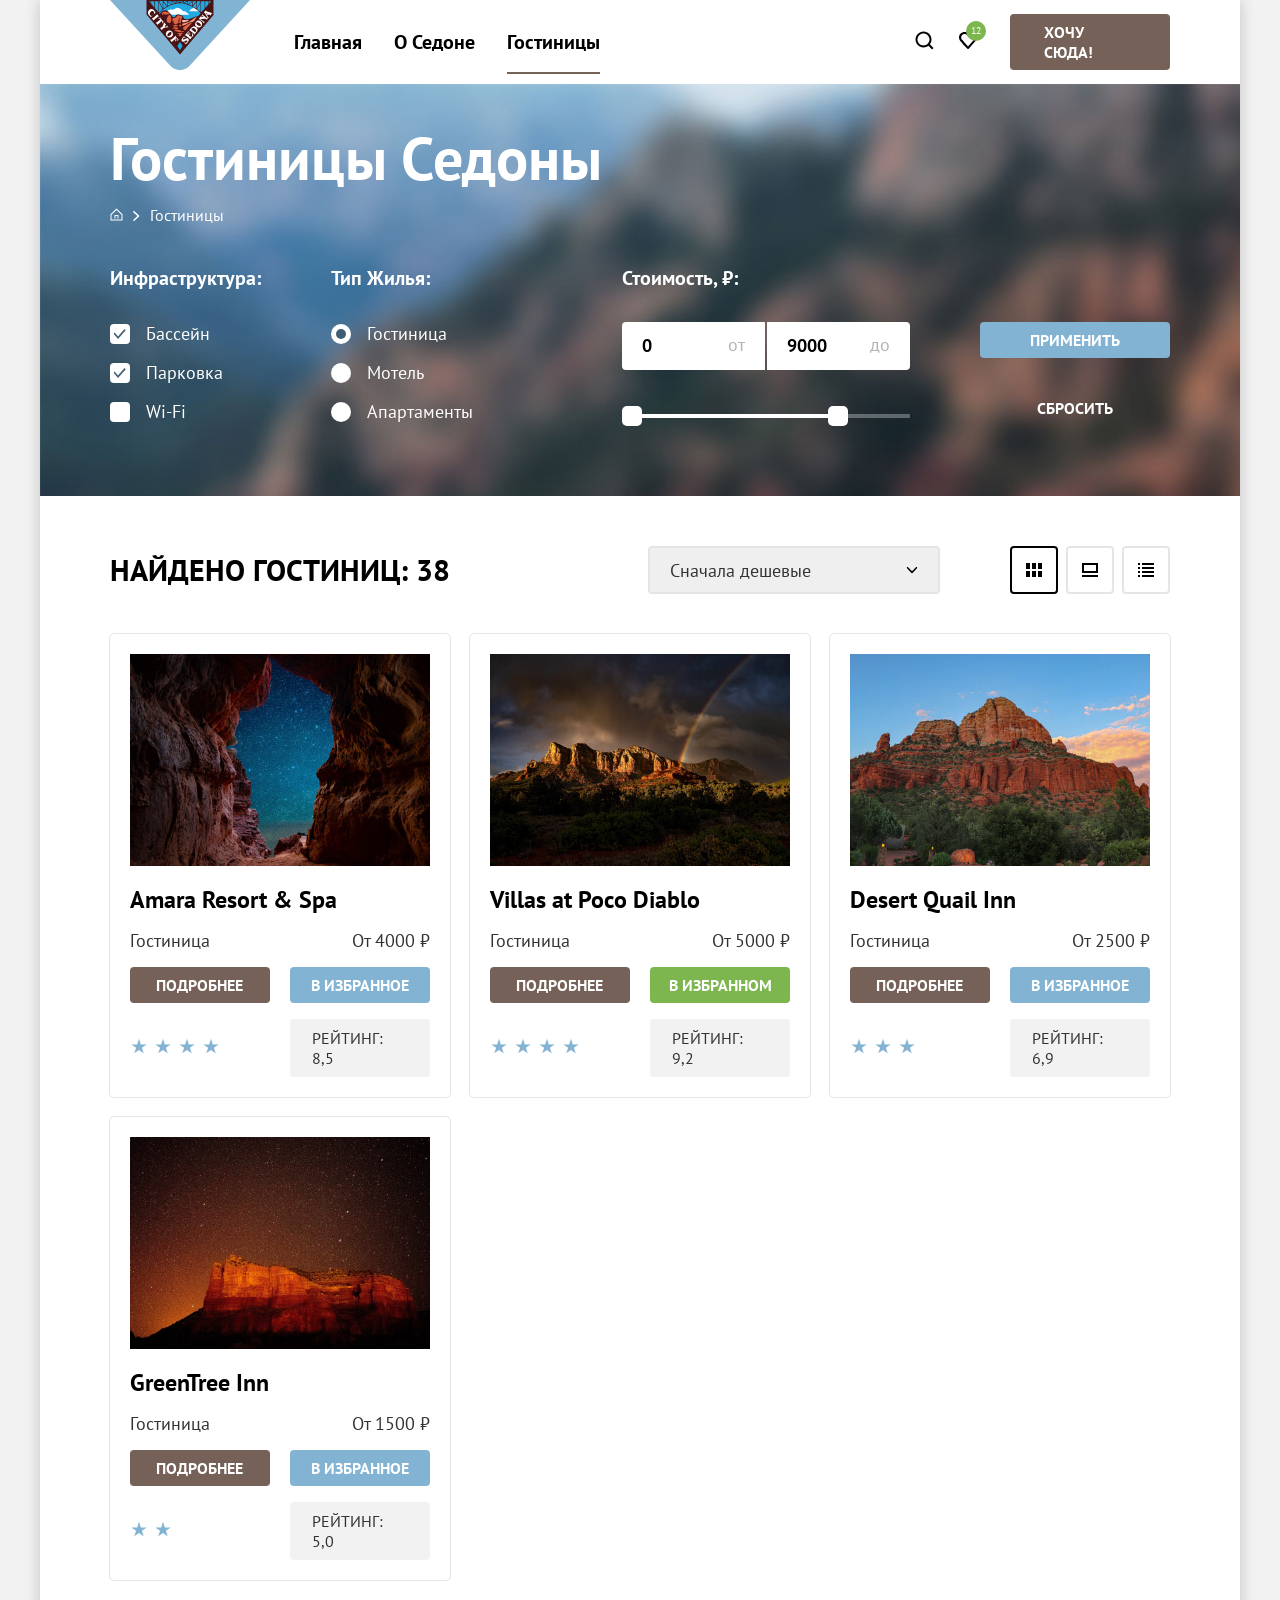
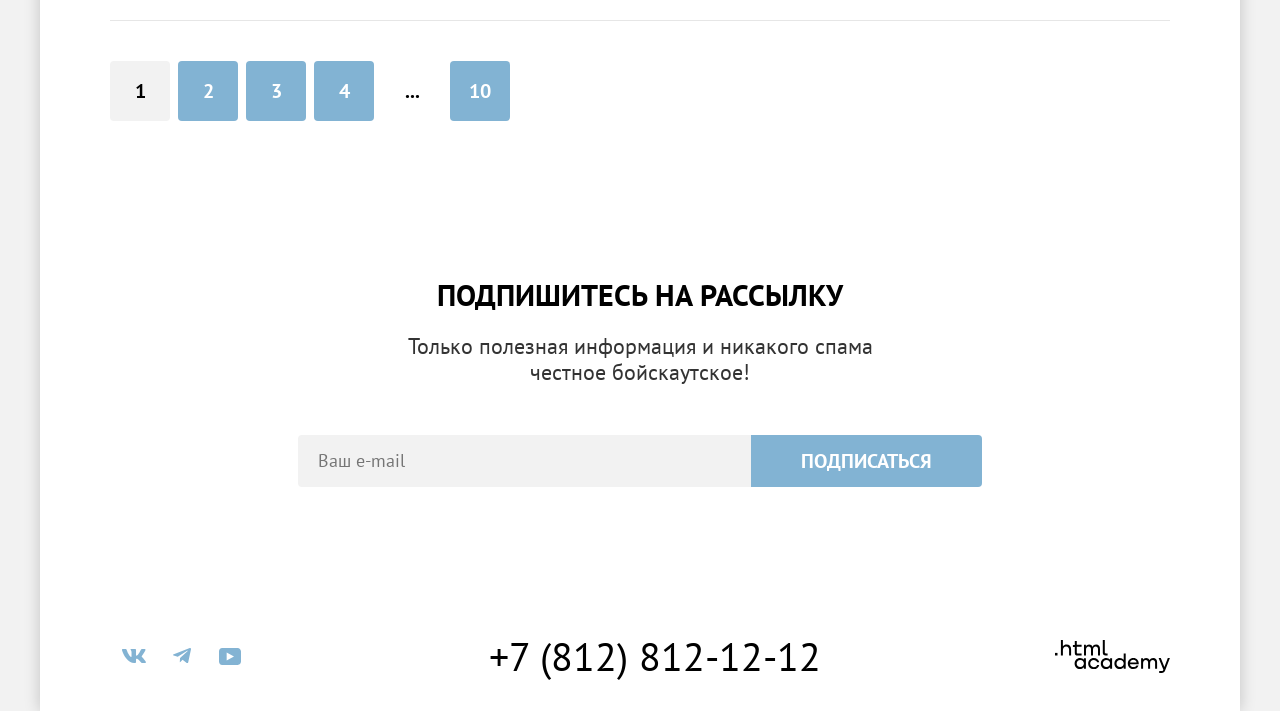
==== commit 82c702ec: "Вносит последние правки перед защитой" ====
--- a/catalog.html
+++ b/catalog.html
@@ -67,7 +67,7 @@
                 xmlns="http://www.w3.org/2000/svg">
                 <path
                   d="M6.5 0.5L0.5 6.30006V12.5001H12.5V6.30006L6.5 0.5ZM11.5 11.5001H1.5V6.70005L6.5 1.9L11.5 6.70005V11.5001Z"
-                  fill="currentColor" />
+                  fill="currentColor"/>
                 <path d="M4.5 10.5001H5.5V8.00005H7.5V10.5001H8.5V7.00005H4.5V10.5001Z" fill="currentColor" />
               </svg>
             </a>
@@ -80,100 +80,111 @@
 
       <section class="catalog-products">
         <h2 class="visually-hidden">Список фильтров гостиниц Седоны</h2>
-        <form class="catalog-filters" action="https://echo.htmlacademy.ru/" method="get">
-          <fieldset class="catalog-filter-group">
-            <legend class="catalog-filter-title">Инфраструктура:</legend>
-            <ul class="catalog-filter-list">
-              <li class="catalog-filter-item">
-                <label class="control-input-label">
-                  <input class="control-input-checkbox visually-hidden" type="checkbox" name="pool" checked>
-                  <span class="control-mark-checkbox"></span>
-                  Бассейн
-                </label>
-              </li>
-              <li class="catalog-filter-item">
-                <label class="control-input-label">
-                  <input class="control-input-checkbox visually-hidden" type="checkbox" name="parking" checked>
-                  <span class="control-mark-checkbox"></span>
-                  Парковка</label>
-              </li>
-              <li class="catalog-filter-item">
-                <label class="control-input-label">
-                  <input class="control-input-checkbox visually-hidden" type="checkbox" name="wifi">
-                  <span class="control-mark-checkbox"></span>
-                  Wi-Fi
-                </label>
-              </li>
-            </ul>
-          </fieldset>
-          <fieldset class="catalog-filter-group">
-            <legend class="catalog-filter-title">Тип Жилья:</legend>
-            <ul class="catalog-filter-list">
-              <li class="catalog-filter-item">
-                <label class="control-input-label">
-                  <input class="control-input-radio visually-hidden" type="radio" name="booking" value="hotel" checked>
-                  <span class="control-mark-radio"></span>
-                  Гостиница
-                </label>
-              </li>
-              <li class="catalog-filter-item">
-                <label class="control-input-label">
-                  <input class="control-input-radio visually-hidden" type="radio" name="booking" value="motel">
-                  <span class="control-mark-radio"></span>
-                  Мотель
-                </label>
-              </li>
-              <li class="catalog-filter-item">
-                <label class="control-input-label">
-                  <input class="control-input-radio visually-hidden" type="radio" name="booking" value="apartment">
-                  <span class="control-mark-radio"></span>
-                  Апартаменты
-                </label>
-              </li>
-            </ul>
-          </fieldset>
-          <fieldset class="catalog-filter-range-group">
-            <legend class="catalog-filter-title">Стоимость, ₽:</legend>
-            <ul class="catalog-filter-range">
-              <li class="catalog-filter-item-range">
-                <div class="range-input-container">
-                  <label class="control-input-label-range">
-                    <input class="control-input minimum-price" type="number" name="minimum-price" value="0"
-                      placeholder="0" step="1000">
-                    <span class="range-title">от</span>
+        <form class="catalog-filters" action="https://echo.htmlacademy.ru/" method="get" data-test="filter">
+          <div class="catalog-filter-left-group">
+            <fieldset class="catalog-filter-group">
+              <legend class="catalog-filter-title">Инфраструктура:</legend>
+              <ul class="catalog-filter-list">
+                <li class="catalog-filter-item">
+                  <label class="control-input-label">
+                    <input class="control-input-checkbox visually-hidden" type="checkbox" name="pool" checked>
+                    <span class="control-mark-checkbox"></span>
+                    Бассейн
                   </label>
-                  <label class="control-input-label-range">
-                    <input class="control-input maximum-price" type="number" name="maximum-price" value="9000"
-                      placeholder="9000" step="1000">
-                    <span class="range-title">до</span>
+                </li>
+                <li class="catalog-filter-item">
+                  <label class="control-input-label">
+                    <input class="control-input-checkbox visually-hidden" type="checkbox" name="parking" checked>
+                    <span class="control-mark-checkbox"></span>
+                    Парковка</label>
+                </li>
+                <li class="catalog-filter-item">
+                  <label class="control-input-label">
+                    <input class="control-input-checkbox visually-hidden" type="checkbox" name="wifi">
+                    <span class="control-mark-checkbox"></span>
+                    Wi-Fi
                   </label>
-                </div>
-              </li>
-              <li class="catalog-filter-item-range">
-                <div class="range-scale">
-                  <div class="range-bar" style="width: 226px">
-                    <button class="range-toggle toggle-min" type="button">
-                      <span class="visually-hidden">Изменить минимальную цену</span>
-                    </button>
-                    <button class="range-toggle toggle-max" type="button">
-                      <span class="visually-hidden">Изменить максимальную цену</span>
-                    </button>
+                </li>
+              </ul>
+            </fieldset>
+
+            <fieldset class="catalog-filter-group">
+              <legend class="catalog-filter-title">Тип Жилья:</legend>
+              <ul class="catalog-filter-list">
+                <li class="catalog-filter-item">
+                  <label class="control-input-label">
+                    <input class="control-input-radio visually-hidden" type="radio" name="booking" value="hotel"
+                      checked>
+                    <span class="control-mark-radio"></span>
+                    Гостиница
+                  </label>
+                </li>
+                <li class="catalog-filter-item">
+                  <label class="control-input-label">
+                    <input class="control-input-radio visually-hidden" type="radio" name="booking" value="motel">
+                    <span class="control-mark-radio"></span>
+                    Мотель
+                  </label>
+                </li>
+                <li class="catalog-filter-item">
+                  <label class="control-input-label">
+                    <input class="control-input-radio visually-hidden" type="radio" name="booking" value="apartment">
+                    <span class="control-mark-radio"></span>
+                    Апартаменты
+                  </label>
+                </li>
+              </ul>
+            </fieldset>
+          </div>
+
+          <div class="catalog-filter-right-group">
+            <fieldset class="catalog-filter-range-group">
+              <legend class="catalog-filter-title">Стоимость, ₽:</legend>
+              <ul class="catalog-filter-range">
+                <li class="catalog-filter-item-range">
+                  <div class="range-input-container">
+                    <label class="control-input-label-range">
+                      <input class="control-input minimum-price" type="number" name="minimum-price" value="0"
+                        placeholder="0" step="1000">
+                      <span class="range-title">от</span>
+                    </label>
+                    <label class="control-input-label-range">
+                      <input class="control-input maximum-price" type="number" name="maximum-price" value="9000"
+                        placeholder="9000" step="1000">
+                      <span class="range-title">до</span>
+                    </label>
                   </div>
-                </div>
-              </li>
-            </ul>
-          </fieldset>
-          <div class="catalog-filter-button-container">
-            <button class="button secondary-button-small catalog-filter-button" type="submit">Применить</button>
-            <button class="button ghost-button catalog-filter-button" type="reset">Сбросить</button>
+                </li>
+                <li class="catalog-filter-item-range">
+                  <div class="range-scale">
+                    <div class="range-bar" style="width: 226px">
+                      <button class="range-toggle toggle-min" type="button">
+                        <span class="visually-hidden">Изменить минимальную цену</span>
+                      </button>
+                      <button class="range-toggle toggle-max" type="button">
+                        <span class="visually-hidden">Изменить максимальную цену</span>
+                      </button>
+                    </div>
+                  </div>
+                </li>
+              </ul>
+            </fieldset>
+            <div class="catalog-filter-button-container">
+              <button class="button secondary-button-small catalog-filter-button" type="submit">Применить</button>
+              <button class="button ghost-button catalog-filter-button" type="reset">Сбросить</button>
+            </div>
           </div>
+
         </form>
       </section>
+
     </div>
+
 
     <section class="catalog">
       <div class="filters-section">
-        <h2 class="catalog-header section-title">Найдено гостиниц:
+        <h2 class="catalog-header section-title">
+          Найдено гостиниц:
           <span class="catalog-header section-title"> 38</span>
         </h2>
 
@@ -247,7 +258,7 @@
           <p class="product-card-category">Гостиница</p>
           <span class="product-card-price">От 4000 ₽</span>
           <a class="button primary-button-small product-card-button" href="#">Подробнее</a>
-          <button class="button secondary-button-small" type="button" href="#">В избранное</button>
+          <button class="button secondary-button-small" type="button">В избранное</button>
           <span class="visually-hidden">4 звезды</span>
           <ul class="hotel-stars">
             <li class="star">
@@ -274,7 +285,7 @@
           <p class="product-card-category">Гостиница</p>
           <span class="product-card-price">От 5000 ₽</span>
           <a class="button primary-button-small product-card-button" href="#">Подробнее</a>
-          <button class="button product-card-button product-card-button-favourite" href="#">В избранном</button>
+          <button class="button product-card-button product-card-button-favourite">В избранном</button>
           <span class="visually-hidden">4 звезды</span>
           <ul class="hotel-stars">
             <li class="star">
@@ -301,7 +312,7 @@
           <p class="product-card-category">Гостиница</p>
           <span class="product-card-price">От 2500 ₽</span>
           <a class="button primary-button-small product-card-button" href="#">Подробнее</a>
-          <button class="button secondary-button-small" type="button" href="#">В избранное</button>
+          <button class="button secondary-button-small" type="button">В избранное</button>
           <span class="visually-hidden">3 звезды</span>
           <ul class="hotel-stars">
             <li class="star">
@@ -325,7 +336,7 @@
           <p class="product-card-category">Гостиница</p>
           <span class="product-card-price">От 1500 ₽</span>
           <a class="button primary-button-small product-card-button" href="#">Подробнее</a>
-          <button class="button secondary-button-small" type="button" href="#">В избранное</button>
+          <button class="button secondary-button-small" type="button">В избранное</button>
           <span class="visually-hidden">2 звезды</span>
           <ul class="hotel-stars">
             <li class="star">
@@ -421,6 +432,7 @@
     </div>
 
     <div class="footer-logo">
+      <span class="visually-hidden">Онлайн‑курс: HTML и CSS. Профессиональная вёрстка сайтов</span>
       <a class="footer-logo-link" target="_blank" rel="noreferrer noopener"
         href="https://htmlacademy.ru/intensive/htmlcss">
         <svg width="115" height="33" viewBox="0 0 115 33" fill="none" xmlns="http://www.w3.org/2000/svg">
--- a/styles/styles.css
+++ b/styles/styles.css
@@ -32,10 +32,6 @@
   background-color: #f2f2f2;
 }
 
-img {
-  vertical-align: middle;
-}
-
 *,
 *::before,
 *::after {
@@ -86,7 +82,7 @@
 }
 
 .secondary-button-small:active {
-  color: rgba(255, 255, 255, 0.302);
+  color: rgba(255, 255, 255, 0.3);
   background-color: #68a2ca;
 }
 
@@ -107,7 +103,7 @@
 }
 
 .ghost-button:hover {
-  color: rgba(255, 255, 255, 0.302);
+  color: rgba(255, 255, 255, 0.3);
 }
 
 .ghost-button:focus {
@@ -117,11 +113,11 @@
 }
 
 .ghost-button:active {
-  color: rgba(255, 255, 255, 0.302);
+  color: rgba(255, 255, 255, 0.3);
 }
 
 .ghost-button:disabled {
-  color: rgba(255, 255, 255, 0.102);
+  color: rgba(255, 255, 255, 0.1);
 }
 
 .primary-button-small {
@@ -148,7 +144,7 @@
 
 .primary-button-small:active {
   background-color: #756157;
-  color: rgba(255, 255, 255, 0.302);
+  color: rgba(255, 255, 255, 0.3);
 }
 
 .primary-button-small:disabled {
@@ -179,7 +175,7 @@
 
 .primary-button-large:active {
   background-color: #756157;
-  color: rgba(255, 255, 255, 0.302);
+  color: rgba(255, 255, 255, 0.3);
 }
 
 .primary-button-large:disabled {
@@ -207,7 +203,7 @@
 
 .secondary-button:active {
   background-color: #68a2ca;
-  color: rgba(255, 255, 255, 0.302);
+  color: rgba(255, 255, 255, 0.3);
 }
 
 .secondary-button:disabled {
@@ -282,6 +278,7 @@
 .navigation-user-with-icons {
   display: flex;
   flex-wrap: wrap;
+  justify-content: flex-end;
   max-width: 216px;
   margin: 0;
   list-style: none;
@@ -290,9 +287,9 @@
 .navigation-user {
   display: flex;
   flex-wrap: wrap;
-  gap: 20px;
+  gap: 0 20px;
   align-items: center;
-  justify-content: end;
+  justify-content: flex-end;
   margin: 0;
   padding-left: 0;
   max-width: 487px;
@@ -320,7 +317,7 @@
 }
 
 .navigation-link:active {
-  color: rgba(117, 97, 87, 0.302);
+  color: rgba(117, 97, 87, 0.3);
 }
 
 .navigation-link:disabled {
@@ -364,7 +361,7 @@
 }
 
 .search:active {
-  color: rgba(117, 97, 87, 0.302);
+  color: rgba(117, 97, 87, 0.3);
 }
 
 .search:disabled {
@@ -381,7 +378,7 @@
 }
 
 .favourite:active {
-  color: rgba(117, 97, 87, 0.302);
+  color: rgba(117, 97, 87, 0.3);
 }
 
 .favourite:disabled {
@@ -407,7 +404,7 @@
 .hero {
   align-content: center;
   padding: 50px 0 82px;
-  background-color: #d3d3d3;
+  background-color: #a9a9a9;
   background-image: url("../images/divider.svg"), url("../images/index-background.jpg");
   background-size: 100% auto, cover;
   background-repeat: no-repeat, no-repeat;
@@ -467,7 +464,7 @@
 }
 
 .light-blue-background {
-  background-color: rgba(131, 179, 211, 0.122);
+  background-color: rgba(131, 179, 211, 0.1);
 }
 
 .advantages-item-content {
@@ -485,7 +482,7 @@
   height: 2px;
   width: 60px;
   margin: 30px auto;
-  background-color: rgba(0, 0, 0, 0.302);
+  background-color: rgba(0, 0, 0, 0.3);
 }
 
 .advantages-item-title-white {
@@ -503,7 +500,7 @@
   height: 2px;
   width: 60px;
   margin: 30px auto;
-  background-color: rgba(255, 255, 255, 0.302);
+  background-color: rgba(255, 255, 255, 0.3);
 }
 
 .advantages-item-description {
@@ -626,7 +623,7 @@
   padding: 96px 200px 104px;
   text-align: center;
   background-image: url("../images/subscription-background.jpg");
-  background-color: #d3d3d3;
+  background-color: #a9a9a9;
   background-size: cover;
   background-repeat: no-repeat;
 }
@@ -712,7 +709,7 @@
 }
 
 .social-icon:active {
-  color: rgba(104, 162, 202, 0.302);
+  color: rgba(104, 162, 202, 0.3);
 }
 
 .social-icon:disabled {
@@ -744,7 +741,7 @@
 }
 
 .footer-phone-link:active {
-  color: rgba(117, 97, 87, 0.302);
+  color: rgba(117, 97, 87, 0.3);
 }
 
 .footer-phone-link:disabled {
@@ -767,7 +764,7 @@
 }
 
 .footer-logo-link:active {
-  color: rgba(117, 97, 87, 0.302);
+  color: rgba(117, 97, 87, 0.3);
 }
 
 .footer-phone-link:disabled {
@@ -780,7 +777,7 @@
 }
 
 .footer-phone-link:active {
-  color: rgba(117, 97, 87, 0.302);
+  color: rgba(117, 97, 87, 0.3);
 }
 
 .modal-container {
@@ -818,7 +815,7 @@
   padding: 64px 70px;
   background-color: #ffffff;
   border-radius: 30px;
-  box-shadow: 0 25px 50px 0 rgba(0, 0, 0, 0.149);
+  box-shadow: 0 25px 50px 0 rgba(0, 0, 0, 0.1);
   overflow-y: auto;
 }
 
@@ -842,7 +839,7 @@
   padding: 0 28px 0 0;
   gap: 10px;
   align-items: center;
-  justify-content: end;
+  justify-content: flex-end;
 }
 
 .modal-close-button {
@@ -865,18 +862,18 @@
 
 .modal-close-button:focus {
   background-color: #e5e5e5;
-  outline: rgb(131, 179, 211) 3px solid;
+  outline: #83b3d3 3px solid;
   outline-offset: -3px;
 }
 
 .modal-close-button:active {
   background-color: #e5e5e5;
-  color: rgba(0, 0, 0, 0.302);
+  color: rgba(0, 0, 0, 0.3);
 }
 
 .modal-close-button:disabled {
   background-color: #e5e5e5;
-  color: rgba(0, 0, 0, 0.302);
+  color: rgba(0, 0, 0, 0.3);
 }
 
 .modal-search-title {
@@ -914,7 +911,7 @@
   background-size: 19px 20px;
   border: none;
   border-radius: 4px;
-  background-color: rgb(242, 242, 242);
+  background-color: #f2f2f2;
 }
 
 .error-message {
@@ -981,7 +978,7 @@
 }
 
 .quantity-picker:disabled {
-  color: rgba(0, 0, 0, 0.302);
+  color: rgba(0, 0, 0, 0.3);
   background-color: #e5e5e5;
 }
 
@@ -997,7 +994,7 @@
 .btn-plus {
   height: 48px;
   padding: 14px 10px;
-  color: rgba(0, 0, 0, 0.149);
+  color: rgba(0, 0, 0, 0.1);
   border-radius: 0 4px 4px 0;
   border: none;
   background-color: transparent;
@@ -1029,7 +1026,7 @@
 }
 
 .quantity-picker button:disabled svg {
-  color: rgba(0, 0, 0, 0.302);
+  color: rgba(0, 0, 0, 0.3);
 }
 
 .modal-input-guest-amount {
@@ -1067,6 +1064,7 @@
 
 .tooltip {
   position: relative;
+  flex-shrink: 0;
 }
 
 .tooltip-toggle:focus {
@@ -1078,6 +1076,7 @@
   padding: 0;
   margin: 0;
   height: 26px;
+  width: 26px;
   border-radius: 50%;
   border: none;
   background-color: #83b3d3;
@@ -1105,12 +1104,12 @@
   line-height: 20px;
   font-weight: 400;
   background-color: #333333;
-  box-shadow: 0 15px 30px 0 rgba(0, 0, 0, 0.302);
+  box-shadow: 0 15px 30px 0 rgba(0, 0, 0, 0.3);
   border-radius: 10px;
 }
 
-.tooltip-toggle:hover + .tooltip-text,
-.tooltip-toggle:focus + .tooltip-text {
+.tooltip-toggle:hover+.tooltip-text,
+.tooltip-toggle:focus+.tooltip-text {
   display: block;
 }
 
@@ -1133,7 +1132,7 @@
   background-image: url("../images/catalog-background.jpg");
   background-size: cover;
   background-repeat: no-repeat;
-  background-color: #d3d3d3;
+  background-color: #a9a9a9;
 }
 
 .catalog {
@@ -1143,9 +1142,21 @@
 }
 
 .catalog-filters {
-  display: grid;
-  grid-template-columns: 200px 1fr 1fr auto;
-  gap: 20px;
+  display: flex;
+  flex-wrap: wrap;
+  justify-content: space-between;
+}
+
+.catalog-filter-left-group {
+  display: flex;
+  flex-wrap: wrap;
+  gap: 70px;
+}
+
+.catalog-filter-right-group {
+  display: flex;
+  flex-wrap: wrap;
+  gap: 70px;
 }
 
 .control-input-radio {
@@ -1174,31 +1185,31 @@
   width: 20px;
   height: 20px;
   margin: 0;
-  opacity: 0%;
+  opacity: 0;
   cursor: pointer;
 }
 
 .control-input-label:hover .control-mark-checkbox {
-  opacity: 60%;
+  opacity: 0.6;
 }
 
 .control-input-label:hover {
-  opacity: 60%;
-}
-
-.control-input-checkbox:focus-visible + .control-mark-checkbox {
+  opacity: 0.6;
+}
+
+.control-input-checkbox:focus-visible+.control-mark-checkbox {
   outline: 3px solid #83b3d3;
 }
 
-.control-input-checkbox:active + .control-mark-checkbox {
-  opacity: 30%;
-}
-
-.control-input-checkbox:disabled + .control-mark-checkbox {
-  background-color: rgba(255, 255, 255, 0.102);
-}
-
-.control-input-checkbox[type="checkbox"]:checked + .control-mark-checkbox::before {
+.control-input-checkbox:active+.control-mark-checkbox {
+  opacity: 0.3;
+}
+
+.control-input-checkbox:disabled+.control-mark-checkbox {
+  background-color: rgba(255, 255, 255, 0.1);
+}
+
+.control-input-checkbox[type="checkbox"]:checked+.control-mark-checkbox::before {
   content: "";
   position: absolute;
   top: 50%;
@@ -1224,31 +1235,31 @@
   width: 20px;
   height: 20px;
   margin: 0;
-  opacity: 0%;
+  opacity: 0;
   cursor: pointer;
 }
 
 .control-input-label:hover .control-mark-radio {
-  opacity: 60%;
+  opacity: 0.6;
 }
 
 .control-input-label:hover {
-  opacity: 60%;
-}
-
-.control-input-radio:focus-visible + .control-mark-radio {
+  opacity: 0.6;
+}
+
+.control-input-radio:focus-visible+.control-mark-radio {
   outline: 3px solid #83b3d3;
 }
 
-.control-input-label:active + .control-mark-radio {
-  opacity: 30%;
-}
-
-.control-input-radio:disabled + .control-mark-radio {
-  background-color: rgba(255, 255, 255, 0.102);
-}
-
-.control-input-radio[type="radio"]:checked + .control-mark-radio::before {
+.control-input-label:active+.control-mark-radio {
+  opacity: 0.3;
+}
+
+.control-input-radio:disabled+.control-mark-radio {
+  background-color: rgba(255, 255, 255, 0.1);
+}
+
+.control-input-radio[type="radio"]:checked+.control-mark-radio::before {
   content: "";
   position: absolute;
   top: 50%;
@@ -1266,20 +1277,9 @@
   list-style: none;
 }
 
-.catalog-filter-range-group {
-  margin-right: 50px;
-  min-width: 288px;
-}
-
-fieldset.catalog-filter-range-group {
-  border: none;
-  padding: 0;
-}
-
 .range-input-container {
   display: flex;
   gap: 2px;
-  max-width: 288px;
   margin-bottom: 44px;
 }
 
@@ -1291,13 +1291,18 @@
   position: absolute;
   top: 12px;
   right: 20px;
-  color: rgba(0, 0, 0, 0.302);
+  color: rgba(0, 0, 0, 0.3);
 }
 
 input[type="number"]::-webkit-outer-spin-button,
 input[type="number"]::-webkit-inner-spin-button {
+  -moz-appearance: none;
   appearance: none;
   margin: 0;
+}
+
+input[type="number"] {
+  -moz-appearance: textfield;
 }
 
 .catalog-filter-button-container {
@@ -1348,13 +1353,13 @@
 
 .sorting-select:active {
   color: #000000;
-  border: 2px solid rgba(0, 0, 0, 0.302);
+  border: 2px solid rgba(0, 0, 0, 0.3);
 }
 
 .sorting-select:disabled {
   color: #000000;
   border: 2px solid #000000;
-  opacity: 30%;
+  opacity: 0.3;
 }
 
 .sorting-buttons-container {
@@ -1408,11 +1413,11 @@
 }
 
 .breadcrumbs-link:active {
-  color: rgba(255, 255, 255, 0.302);
+  color: rgba(255, 255, 255, 0.3);
 }
 
 .breadcrumbs-link:disabled {
-  color: rgba(255, 255, 255, 0.102);
+  color: rgba(255, 255, 255, 0.1);
 }
 
 .breadcrumbs-item:not(:last-child)::after {
@@ -1436,6 +1441,12 @@
 .catalog-filter-group {
   margin: 0;
   padding: 0;
+  max-width: 200px;
+}
+
+.catalog-filter-range-group {
+  margin: 0;
+  max-width: 288px;
 }
 
 .catalog-filter-list {
@@ -1488,7 +1499,7 @@
 .range-scale {
   position: relative;
   height: 4px;
-  background-color: rgba(255, 255, 255, 0.302);
+  background-color: rgba(255, 255, 255, 0.3);
 }
 
 .range-bar {
@@ -1508,7 +1519,7 @@
 }
 
 .range-toggle:hover {
-  box-shadow: 0 4px 10px 0 rgba(0, 0, 0, 0.251);
+  box-shadow: 0 4px 10px 0 rgba(0, 0, 0, 0.2);
 }
 
 .range-toggle:focus {
@@ -1542,6 +1553,11 @@
 }
 
 fieldset.catalog-filter-group {
+  border: none;
+  padding: 0;
+}
+
+fieldset.catalog-filter-range-group {
   border: none;
   padding: 0;
 }
@@ -1674,7 +1690,7 @@
 }
 
 .product-card-button-favourite:active {
-  color: rgba(255, 255, 255, 0.302);
+  color: rgba(255, 255, 255, 0.3);
   background-color: #7db54f;
 }
 
@@ -1742,8 +1758,8 @@
 }
 
 .pagination-link:active {
-  color: rgba(255, 255, 255, 0.302);
-  background-color: rgba(104, 162, 202, 0.302);
+  color: rgba(255, 255, 255, 0.3);
+  background-color: rgba(104, 162, 202, 0.3);
 }
 
 .pagination-link:disabled {
